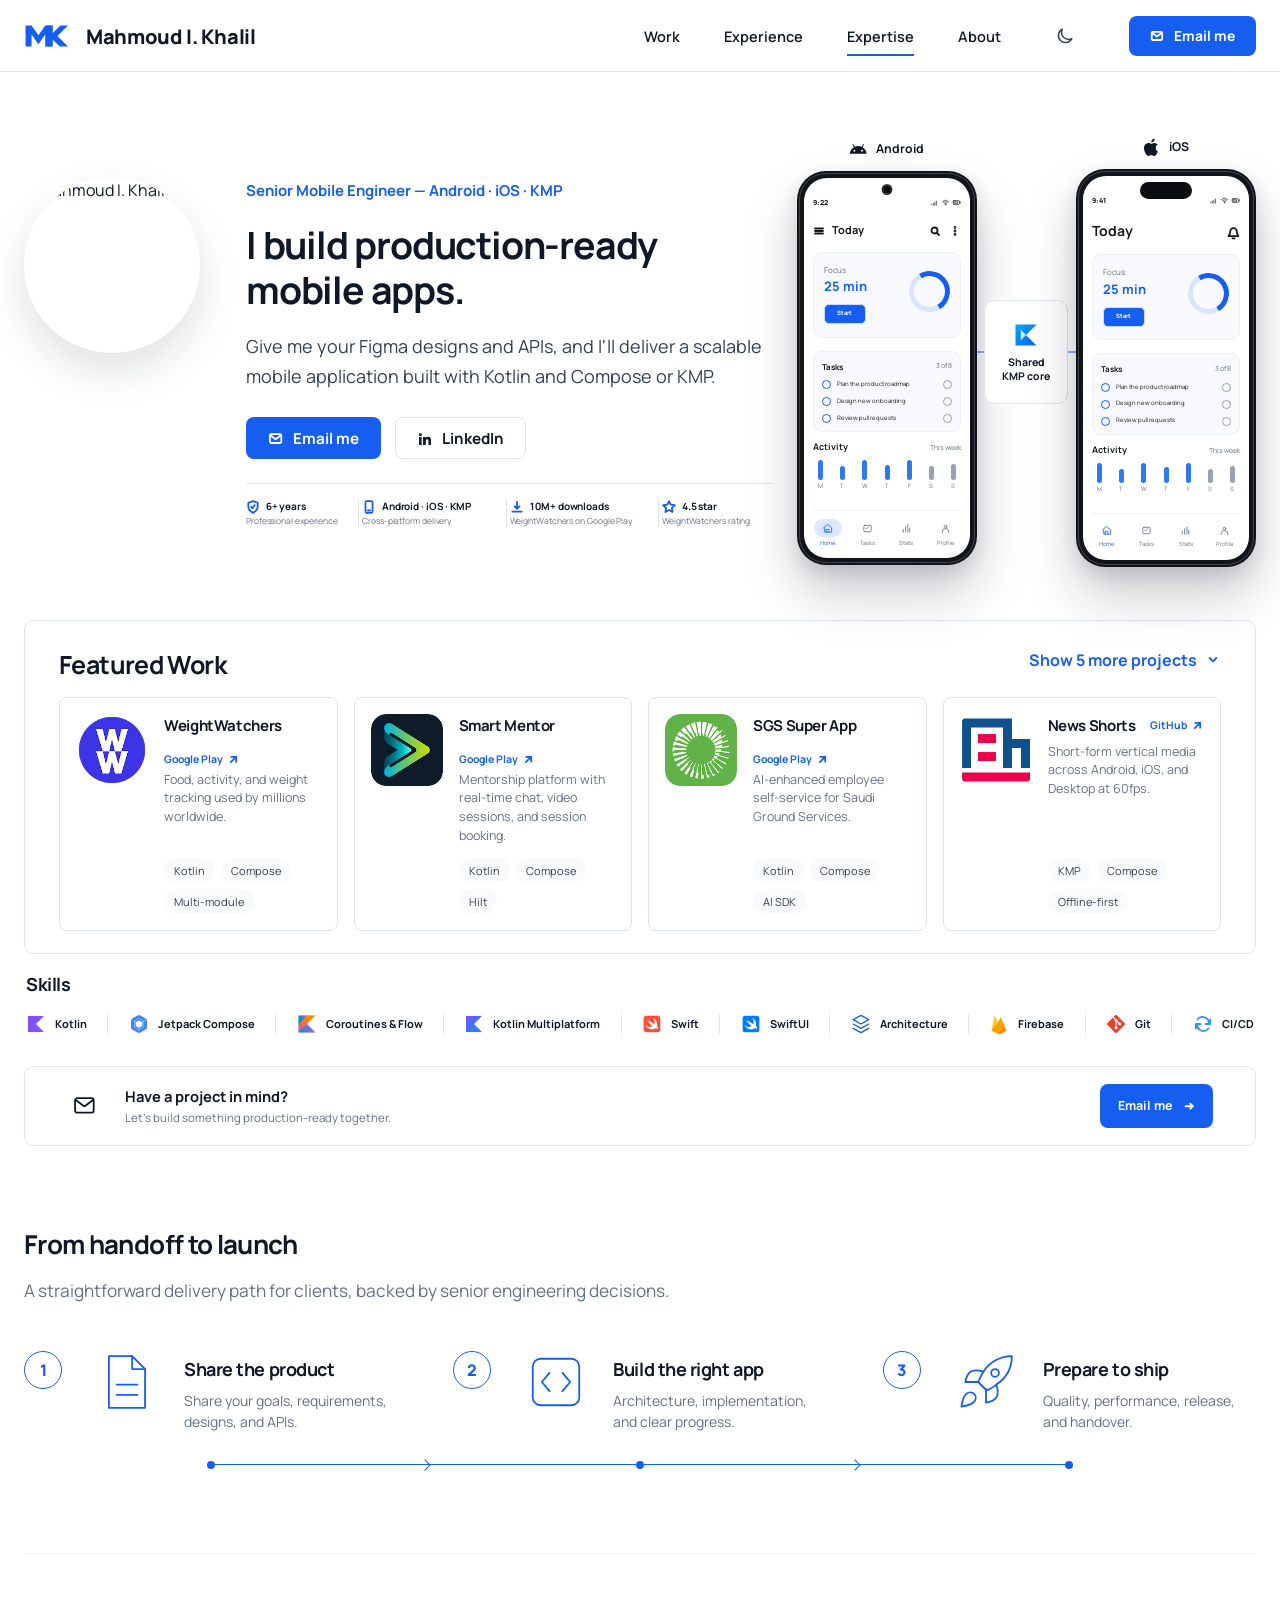
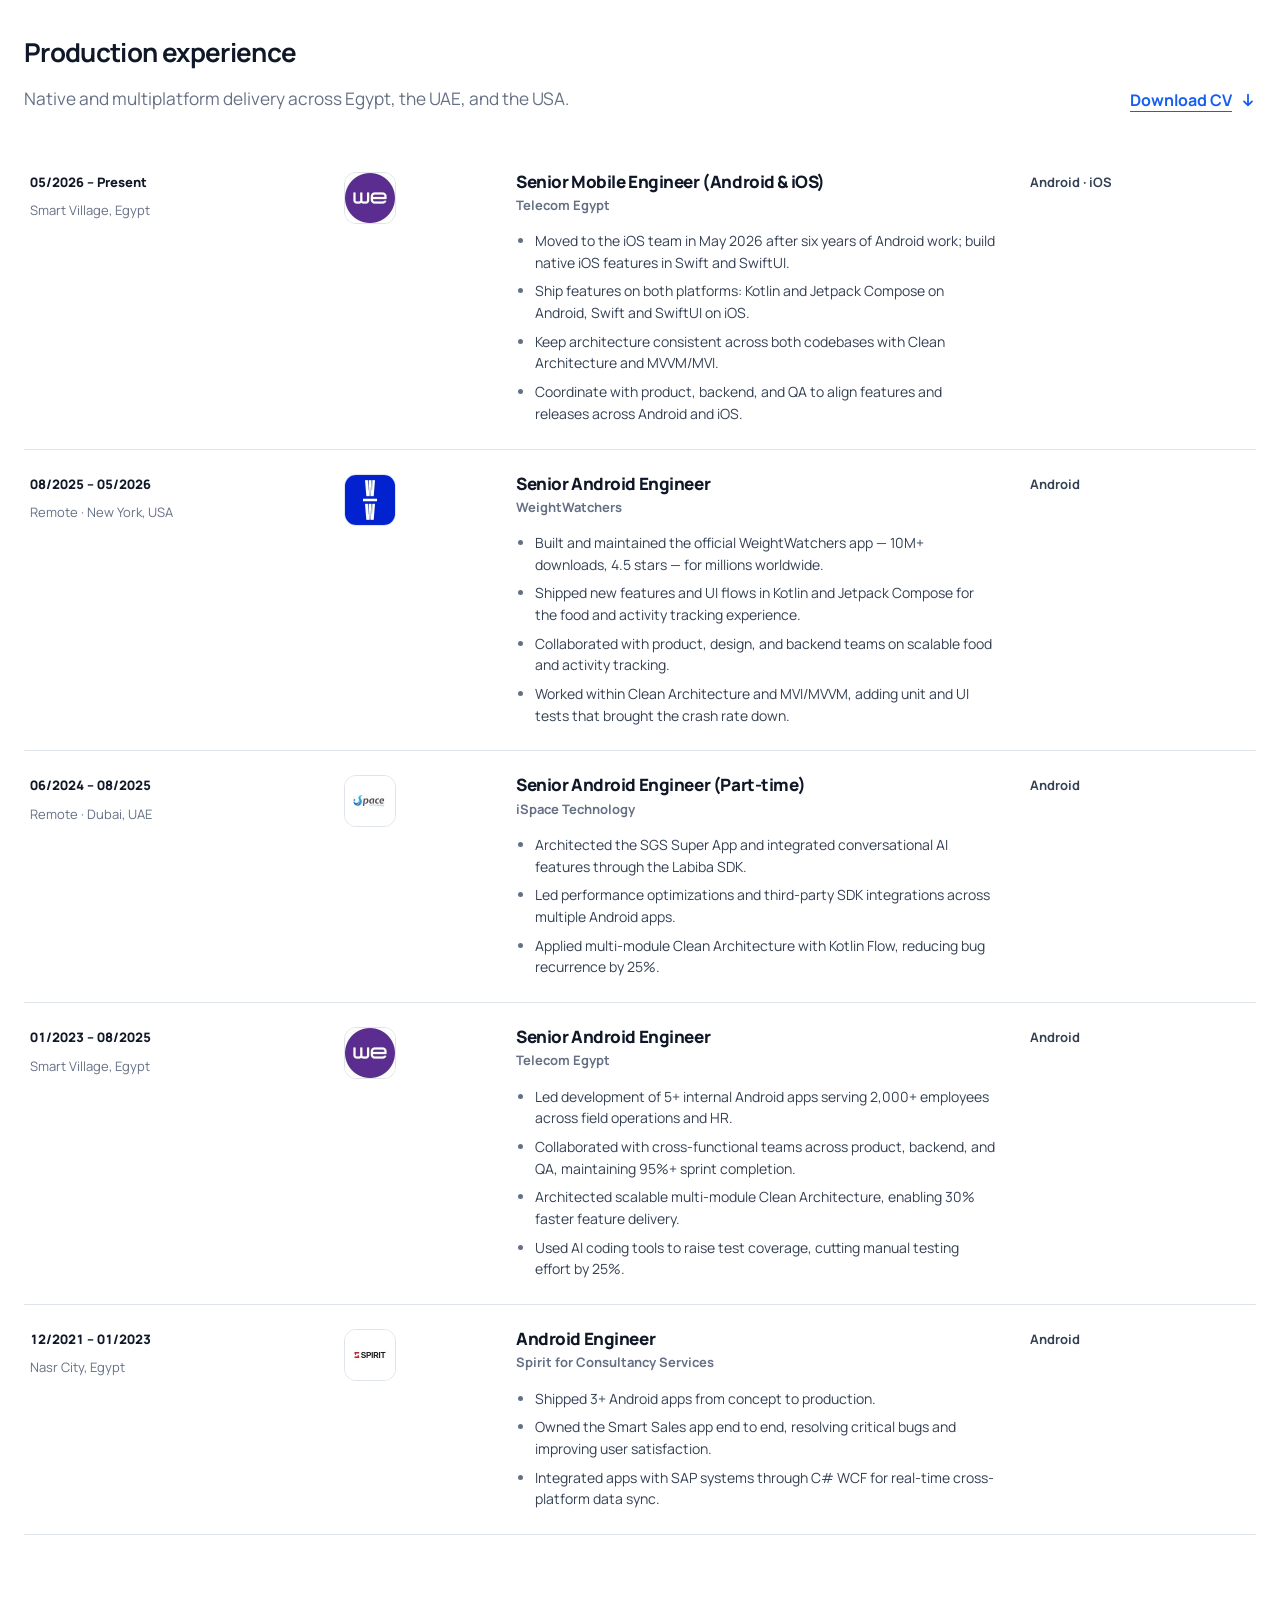
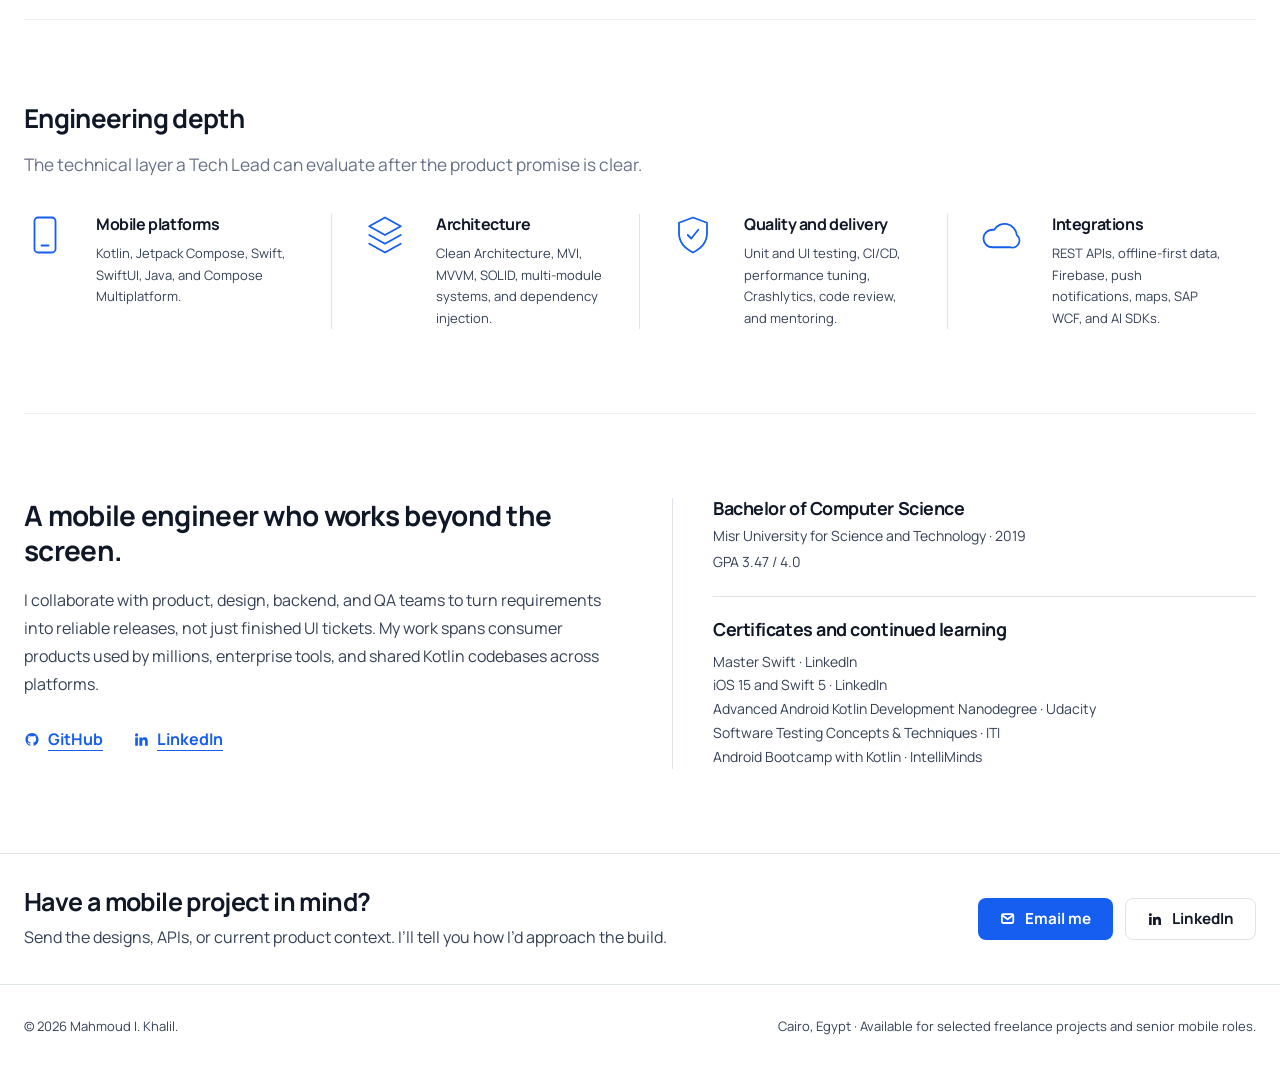
==== index.html @ 23a5c847 "Size the code icon against the two beside it It measured 16 tall where the document is 20 and the ro" ====
<!DOCTYPE html>
<html lang="en">
<head>
  <meta charset="utf-8">
  <meta name="viewport" content="width=device-width, initial-scale=1">
  <meta name="description" content="Mahmoud I. Khalil builds production-ready Android, iOS, and Kotlin Multiplatform applications from Figma designs and APIs.">
  <meta name="author" content="Mahmoud I. Khalil">
  <meta name="keywords" content="Senior Mobile Engineer, Android Developer, iOS Developer, Kotlin, Jetpack Compose, SwiftUI, Kotlin Multiplatform, KMP, Cairo, Egypt">
  <meta name="theme-color" content="#ffffff" data-theme-color>

  <meta property="og:type" content="website">
  <meta property="og:title" content="Mahmoud I. Khalil — Senior Mobile Engineer">
  <meta property="og:description" content="Production-ready Android, iOS, and KMP applications—from Figma and APIs to launch.">
  <meta property="og:image" content="https://raw.githubusercontent.com/mahmoudibrahimabdulfattah/profile-assets/main/profile.jpg">
  <meta property="og:url" content="https://mahmoudibrahimabdulfattah.github.io">

  <title>Mahmoud I. Khalil — Senior Mobile Engineer</title>
  <link rel="icon" type="image/svg+xml" href="img/favicon.svg">
  <link rel="preconnect" href="https://fonts.googleapis.com">
  <link rel="preconnect" href="https://fonts.gstatic.com" crossorigin>
  <link href="https://fonts.googleapis.com/css2?family=Manrope:wght@400;500;600;700;800&amp;display=swap" rel="stylesheet">
  <script>
    (() => {
      try {
        const savedTheme = localStorage.getItem('mk-theme');
        const preferredTheme = window.matchMedia('(prefers-color-scheme: dark)').matches ? 'dark' : 'light';
        const theme = savedTheme === 'light' || savedTheme === 'dark' ? savedTheme : preferredTheme;
        document.documentElement.dataset.theme = theme;
        document.documentElement.style.colorScheme = theme;
      } catch (_) {
        document.documentElement.dataset.theme = 'light';
      }
    })();
  </script>
  <link href="css/resume.css?v=42.0" rel="stylesheet">

  <script type="application/ld+json">
  {
    "@context": "https://schema.org",
    "@type": "Person",
    "name": "Mahmoud Ibrahim Khalil",
    "jobTitle": "Senior Mobile Engineer",
    "url": "https://mahmoudibrahimabdulfattah.github.io",
    "sameAs": [
      "https://www.linkedin.com/in/mahmoudibrahimabdulfattah/",
      "https://github.com/mahmoudibrahimabdulfattah"
    ],
    "knowsAbout": ["Android", "iOS", "Kotlin", "Jetpack Compose", "SwiftUI", "Kotlin Multiplatform"]
  }
  </script>
</head>
<body id="top">
  <!--
  THESIS: A product-proof-first mobile portfolio that makes the delivery offer clear in seconds and refuses the old resume sidebar, decorative gradients, and technology clutter.
  OWN-WORLD: White, charcoal, professional blue, cool-gray rules, compact radii, Manrope type, and paired Android/iOS product proofs joined by one shared KMP cue.
  STORY: Understand the offer, see credible scale and cross-platform work, inspect engineering depth, then start a conversation by Email or LinkedIn.
  FIRST VIEWPORT: An authored MK mark and contact-led nav; large human portrait and two-line offer left; dominant Android/iOS product proofs and shared-core marker right; factual credibility rail directly below.
  FORM: Category Standard / Product Proof First, standing exit, seed 132c0455.
  FINISH: unreviewed and undocumented is unfinished; this build ends with the finish review, the verdict, DESIGN.md, and every shipping raster carrying its provenance
  -->

  <a class="skip-link" href="#main">Skip to content</a>

  <header class="site-header" data-header>
    <div class="header-inner">
      <a class="brand" href="#top" aria-label="Mahmoud I. Khalil, home">
        <svg class="brand-mark" viewBox="0 0 58 38" aria-hidden="true" focusable="false">
          <path d="M2 33V5h8l9 13L28 5h8v28h-8V17L19 30 10 17v16H2Z"/>
          <path d="M30 5h8v10L48 5h10L44 19l14 14H47l-9-9v9h-8V5Z"/>
        </svg>
        <span class="brand-name">Mahmoud I. Khalil</span>
      </a>

      <div class="header-tools">
        <button class="menu-toggle" type="button" aria-expanded="false" aria-controls="primary-navigation" data-menu-toggle>
          <span class="sr-only">Open navigation</span>
          <span aria-hidden="true"></span>
          <span aria-hidden="true"></span>
        </button>
      </div>

      <nav class="primary-nav" id="primary-navigation" aria-label="Primary navigation" data-menu>
        <a href="#work">Work</a>
        <a href="#experience">Experience</a>
        <a href="#expertise">Expertise</a>
        <a href="#about">About</a>
        <button class="theme-toggle" type="button" aria-pressed="false" data-theme-toggle>
          <span class="sr-only" data-theme-label>Switch to dark mode</span>
          <svg class="theme-icon theme-icon-sun" viewBox="0 0 24 24" aria-hidden="true">
            <circle cx="12" cy="12" r="3.5"/><path d="M12 2v2.2M12 19.8V22M4.93 4.93l1.56 1.56M17.51 17.51l1.56 1.56M2 12h2.2M19.8 12H22M4.93 19.07l1.56-1.56M17.51 6.49l1.56-1.56"/>
          </svg>
          <svg class="theme-icon theme-icon-moon" viewBox="0 0 24 24" aria-hidden="true">
            <path d="M20.2 15.2A8.5 8.5 0 0 1 8.8 3.8 8.5 8.5 0 1 0 20.2 15.2Z"/>
          </svg>
        </button>
        <a class="button button-primary button-small" href="mailto:mahmoudibrahimabdulfattah@gmail.com">
          <svg class="icon" viewBox="0 0 24 24" aria-hidden="true" fill="none" stroke="currentColor" stroke-width="1.8" stroke-linecap="round" stroke-linejoin="round"><rect x="3" y="5" width="18" height="14" rx="2"/><path d="m4 7 8 6 8-6"/></svg>
          Email me
        </a>
      </nav>
    </div>
  </header>

  <main id="main">
    <section class="hero" aria-labelledby="hero-title">
      <div class="hero-copy">
        <div class="hero-intro">
          <div class="identity-line">
            <div class="portrait-frame">
              <img class="portrait" src="https://raw.githubusercontent.com/mahmoudibrahimabdulfattah/profile-assets/main/profile.jpg" alt="Mahmoud I. Khalil" width="176" height="176">
            </div>
          </div>

          <div class="hero-message">
            <p class="role-line">Senior Mobile Engineer — Android · iOS · KMP</p>
            <h1 id="hero-title"><span>I build production-ready</span><span>mobile apps.</span></h1>
            <p class="hero-lede">Give me your Figma designs and APIs, and I'll deliver a scalable mobile application built with Kotlin and Compose or KMP.</p>

            <div class="hero-actions" aria-label="Contact Mahmoud">
              <a class="button button-primary" href="mailto:mahmoudibrahimabdulfattah@gmail.com">
                <svg class="icon" viewBox="0 0 24 24" aria-hidden="true" fill="none" stroke="currentColor" stroke-width="1.8" stroke-linecap="round" stroke-linejoin="round"><rect x="3" y="5" width="18" height="14" rx="2"/><path d="m4 7 8 6 8-6"/></svg>
                Email me
              </a>
              <a class="button button-secondary" href="https://www.linkedin.com/in/mahmoudibrahimabdulfattah/" target="_blank" rel="noreferrer">
                <svg class="icon" viewBox="0 0 24 24" aria-hidden="true" fill="currentColor"><path d="M5.34 3.5a2.34 2.34 0 1 0 0 4.68 2.34 2.34 0 0 0 0-4.68ZM3.33 9.67h4.02V22H3.33V9.67Zm6.22 0h3.85v1.68h.05c.54-1.02 1.85-2.1 3.81-2.1 4.08 0 4.84 2.69 4.84 6.18V22h-4.02v-5.82c0-1.39-.03-3.18-1.94-3.18-1.94 0-2.24 1.52-2.24 3.08V22H9.55V9.67Z"/></svg>
                LinkedIn
              </a>
            </div>
          </div>
        </div>

        <div class="proof-row" aria-label="Career highlights">
          <div><svg class="icon" viewBox="0 0 24 24" aria-hidden="true" fill="none" stroke="currentColor" stroke-width="1.8" stroke-linecap="round" stroke-linejoin="round"><path d="M12 2 4 5v6c0 5 3.4 8.7 8 11 4.6-2.3 8-6 8-11V5Z"/><path d="m9 12 2 2 4-5"/></svg><span><strong data-years>6+ years</strong><small>Professional experience</small></span></div>
          <div><svg class="icon" viewBox="0 0 24 24" aria-hidden="true" fill="none" stroke="currentColor" stroke-width="1.8" stroke-linecap="round" stroke-linejoin="round"><rect x="6" y="2" width="12" height="20" rx="2"/><line x1="10" y1="18" x2="14" y2="18"/></svg><span><strong>Android · iOS · KMP</strong><small>Cross-platform delivery</small></span></div>
          <div><svg class="icon" viewBox="0 0 24 24" aria-hidden="true" fill="none" stroke="currentColor" stroke-width="1.8" stroke-linecap="round" stroke-linejoin="round"><path d="M12 3v12m-4-4 4 4 4-4M4 20h16"/></svg><span><strong>10M+ downloads</strong><small>WeightWatchers on Google Play</small></span></div>
          <div><svg class="icon" viewBox="0 0 24 24" aria-hidden="true" fill="none" stroke="currentColor" stroke-width="1.8" stroke-linecap="round" stroke-linejoin="round"><path d="m12 2 3 6 7 .9-5 4.8 1.2 6.8L12 17l-6.2 3.5L7 13.7 2 9l7-.9Z"/></svg><span><strong>4.5 star</strong><small>WeightWatchers rating</small></span></div>
        </div>
      </div>

      <div class="product-visual">
        <div class="device-stage" aria-label="Illustrative Android and iOS interface concepts connected by a shared Kotlin Multiplatform core">
          <article class="device-proof device-proof-android">
          <div class="device-label"><svg class="icon" viewBox="0 0 24 24" aria-hidden="true" fill="currentColor"><path d="M17.6 9.48l1.84-3.18c.16-.31.04-.69-.26-.85a.637.637 0 0 0-.83.22l-1.88 3.24a11.43 11.43 0 0 0-8.94 0L5.65 5.67a.643.643 0 0 0-.87-.2c-.28.18-.37.54-.22.83L6.4 9.48A10.78 10.78 0 0 0 1 18h22a10.78 10.78 0 0 0-5.4-8.52zM7 15.25a1.25 1.25 0 1 1 0-2.5 1.25 1.25 0 0 1 0 2.5zm10 0a1.25 1.25 0 1 1 0-2.5 1.25 1.25 0 0 1 0 2.5z"/></svg> Android</div>
          <div class="phone phone-android" aria-hidden="true">
            <div class="phone-camera"></div>
            <div class="phone-screen">
              <div class="app-status app-status-android">
                <span>9:22</span>
                <span class="status-icons">
                  <svg viewBox="0 0 24 24" aria-hidden="true" fill="none" stroke="currentColor" stroke-width="1.8" stroke-linecap="round" stroke-linejoin="round"><path d="M5 19v-2m4 2v-5m4 5v-8m4 8V8"/></svg>
                  <svg viewBox="0 0 24 24" aria-hidden="true" fill="none" stroke="currentColor" stroke-width="1.8" stroke-linecap="round" stroke-linejoin="round"><path d="M4 9a12 12 0 0 1 16 0M7 12a8 8 0 0 1 10 0m-7 3a3.5 3.5 0 0 1 4 0"/><circle cx="12" cy="18" r=".6"/></svg>
                  <svg viewBox="0 0 24 24" aria-hidden="true" fill="none" stroke="currentColor" stroke-width="1.8" stroke-linecap="round" stroke-linejoin="round"><rect x="3" y="7" width="17" height="10" rx="2"/><path d="M22 10v4M6 10h9v4H6z"/></svg>
                </span>
              </div>
              <div class="app-title app-title-android">
                <span class="app-title-group"><svg class="icon" viewBox="0 0 24 24" aria-hidden="true" fill="none" stroke="currentColor" stroke-width="1.8" stroke-linecap="round" stroke-linejoin="round"><path d="M4 7h16M4 12h16M4 17h16"/></svg><strong>Today</strong></span>
                <span class="app-title-actions"><svg class="icon" viewBox="0 0 24 24" aria-hidden="true" fill="none" stroke="currentColor" stroke-width="1.8" stroke-linecap="round" stroke-linejoin="round"><circle cx="11" cy="11" r="6"/><path d="m16 16 4 4"/></svg><svg class="icon" viewBox="0 0 24 24" aria-hidden="true" fill="none" stroke="currentColor" stroke-width="1.8" stroke-linecap="round" stroke-linejoin="round"><circle cx="12" cy="5" r="1"/><circle cx="12" cy="12" r="1"/><circle cx="12" cy="19" r="1"/></svg></span>
              </div>
              <div class="focus-panel">
                <span>Focus</span>
                <strong>25 min</strong>
                <span class="mock-button">Start</span>
                <span class="progress-ring"></span>
              </div>
              <div class="task-list">
                <div class="mock-section-header"><strong>Tasks</strong><span>3 of 8</span></div>
                <div class="task-row"><span><i></i>Plan the product roadmap</span><i class="task-trailing"></i></div>
                <div class="task-row"><span><i></i>Design new onboarding</span><i class="task-trailing"></i></div>
                <div class="task-row"><span><i></i>Review pull requests</span><i class="task-trailing"></i></div>
              </div>
              <div class="activity-panel">
                <div class="mock-section-header"><strong>Activity</strong><span>This week</span></div>
                <div class="activity-bars"><span><i></i><small>M</small></span><span><i></i><small>T</small></span><span><i></i><small>W</small></span><span><i></i><small>T</small></span><span><i></i><small>F</small></span><span class="is-weekend"><i></i><small>S</small></span><span class="is-weekend"><i></i><small>S</small></span></div>
              </div>
              <div class="app-nav app-nav-android">
                <span class="app-nav-item is-active"><span class="app-nav-icon"><svg viewBox="0 0 24 24" aria-hidden="true" fill="none" stroke="currentColor" stroke-width="1.8" stroke-linecap="round" stroke-linejoin="round"><path d="m3 11 9-8 9 8v9H6v-9"/><path d="M9 20v-6h6v6"/></svg></span><small>Home</small></span>
                <span class="app-nav-item"><span class="app-nav-icon"><svg viewBox="0 0 24 24" aria-hidden="true" fill="none" stroke="currentColor" stroke-width="1.8" stroke-linecap="round" stroke-linejoin="round"><rect x="4" y="5" width="16" height="14" rx="2"/><path d="m8 11 2 2 5-5"/></svg></span><small>Tasks</small></span>
                <span class="app-nav-item"><span class="app-nav-icon"><svg viewBox="0 0 24 24" aria-hidden="true" fill="none" stroke="currentColor" stroke-width="1.8" stroke-linecap="round" stroke-linejoin="round"><path d="M5 20v-6m5 6V8m5 12V4m4 16v-9"/></svg></span><small>Stats</small></span>
                <span class="app-nav-item"><span class="app-nav-icon"><svg viewBox="0 0 24 24" aria-hidden="true" fill="none" stroke="currentColor" stroke-width="1.8" stroke-linecap="round" stroke-linejoin="round"><circle cx="12" cy="8" r="3"/><path d="M5 21v-2a7 7 0 0 1 14 0v2"/></svg></span><small>Profile</small></span>
              </div>
            </div>
          </div>
          </article>

          <span class="core-connector" aria-hidden="true"></span>

          <div class="shared-core" aria-hidden="true">
            <svg class="core-mark" viewBox="0 0 32 32" aria-hidden="true">
              <defs><linearGradient id="core-kmp-gradient" x1="4" y1="4" x2="28" y2="28" gradientUnits="userSpaceOnUse"><stop stop-color="#00a8ff"/><stop offset="1" stop-color="#155eef"/></linearGradient></defs>
              <path fill="url(#core-kmp-gradient)" d="M4 4h24L16 16l12 12H4Z"/><path fill="#fff" d="m10 10 6 6-6 6Z" opacity=".82"/>
            </svg>
            <strong>Shared<br>KMP core</strong>
          </div>

          <span class="core-connector" aria-hidden="true"></span>

          <article class="device-proof device-proof-ios">
          <div class="device-label"><svg class="icon" viewBox="0 0 24 25" aria-hidden="true" fill="currentColor"><path d="M16.8 13.5c0-3 2.5-4.4 2.6-4.5a5.5 5.5 0 0 0-4.3-2.3c-1.8-.2-3.6 1.1-4.5 1.1-1 0-2.4-1.1-4-1-2 .1-3.8 1.2-4.8 2.9-2.1 3.6-.5 8.9 1.5 11.8 1 1.4 2.1 3 3.6 2.9 1.5-.1 2-1 3.8-1s2.3 1 3.8 1c1.6 0 2.6-1.4 3.5-2.8 1.2-1.7 1.7-3.4 1.7-3.5-.1 0-2.9-1.1-2.9-4.6ZM14 4.8c.8-1 1.4-2.5 1.2-4-.2 0-1.8.1-2.9 1.3-1 1-1.8 2.4-1.5 3.9 1.3.1 2.5-.6 3.2-1.2Z"/></svg> iOS</div>
          <div class="phone phone-ios" aria-hidden="true">
            <div class="phone-camera phone-camera-ios"></div>
            <div class="phone-screen">
              <div class="app-status app-status-ios">
                <span>9:41</span>
                <span class="status-icons">
                  <svg viewBox="0 0 24 24" aria-hidden="true" fill="none" stroke="currentColor" stroke-width="1.8" stroke-linecap="round" stroke-linejoin="round"><path d="M5 19v-2m4 2v-5m4 5v-8m4 8V8"/></svg>
                  <svg viewBox="0 0 24 24" aria-hidden="true" fill="none" stroke="currentColor" stroke-width="1.8" stroke-linecap="round" stroke-linejoin="round"><path d="M4 9a12 12 0 0 1 16 0M7 12a8 8 0 0 1 10 0m-7 3a3.5 3.5 0 0 1 4 0"/><circle cx="12" cy="18" r=".6"/></svg>
                  <svg viewBox="0 0 24 24" aria-hidden="true" fill="none" stroke="currentColor" stroke-width="1.8" stroke-linecap="round" stroke-linejoin="round"><rect x="3" y="7" width="17" height="10" rx="2"/><path d="M22 10v4M6 10h9v4H6z"/></svg>
                </span>
              </div>
              <div class="app-title app-title-ios"><strong>Today</strong><svg class="icon" viewBox="0 0 24 24" aria-hidden="true" fill="none" stroke="currentColor" stroke-width="1.8" stroke-linecap="round" stroke-linejoin="round"><path d="M18 8a6 6 0 0 0-12 0c0 7-3 7-3 9h18c0-2-3-2-3-9M10 21h4"/></svg></div>
              <div class="focus-panel">
                <span>Focus</span>
                <strong>25 min</strong>
                <span class="mock-button">Start</span>
                <span class="progress-ring"></span>
              </div>
              <div class="task-list">
                <div class="mock-section-header"><strong>Tasks</strong><span>3 of 8</span></div>
                <div class="task-row"><span><i></i>Plan the product roadmap</span><i class="task-trailing"></i></div>
                <div class="task-row"><span><i></i>Design new onboarding</span><i class="task-trailing"></i></div>
                <div class="task-row"><span><i></i>Review pull requests</span><i class="task-trailing"></i></div>
              </div>
              <div class="activity-panel">
                <div class="mock-section-header"><strong>Activity</strong><span>This week</span></div>
                <div class="activity-bars"><span><i></i><small>M</small></span><span><i></i><small>T</small></span><span><i></i><small>W</small></span><span><i></i><small>T</small></span><span><i></i><small>F</small></span><span class="is-weekend"><i></i><small>S</small></span><span class="is-weekend"><i></i><small>S</small></span></div>
              </div>
              <div class="app-nav app-nav-ios">
                <span class="app-nav-item is-active"><span class="app-nav-icon"><svg viewBox="0 0 24 24" aria-hidden="true" fill="none" stroke="currentColor" stroke-width="1.8" stroke-linecap="round" stroke-linejoin="round"><path d="m3 11 9-8 9 8v9H6v-9"/><path d="M9 20v-6h6v6"/></svg></span><small>Home</small></span>
                <span class="app-nav-item"><span class="app-nav-icon"><svg viewBox="0 0 24 24" aria-hidden="true" fill="none" stroke="currentColor" stroke-width="1.8" stroke-linecap="round" stroke-linejoin="round"><rect x="4" y="5" width="16" height="14" rx="2"/><path d="m8 11 2 2 5-5"/></svg></span><small>Tasks</small></span>
                <span class="app-nav-item"><span class="app-nav-icon"><svg viewBox="0 0 24 24" aria-hidden="true" fill="none" stroke="currentColor" stroke-width="1.8" stroke-linecap="round" stroke-linejoin="round"><path d="M5 20v-6m5 6V8m5 12V4m4 16v-9"/></svg></span><small>Stats</small></span>
                <span class="app-nav-item"><span class="app-nav-icon"><svg viewBox="0 0 24 24" aria-hidden="true" fill="none" stroke="currentColor" stroke-width="1.8" stroke-linecap="round" stroke-linejoin="round"><circle cx="12" cy="8" r="3"/><path d="M5 21v-2a7 7 0 0 1 14 0v2"/></svg></span><small>Profile</small></span>
              </div>
            </div>
          </div>
          </article>
        </div>
      </div>
    </section>

    <section class="section section-work" id="work" aria-labelledby="work-title">
      <div class="featured-work-panel">
        <div class="work-panel-heading">
          <h2 id="work-title">Featured Work</h2>
          <button class="text-link work-toggle" type="button" aria-expanded="true" aria-controls="work-more" data-work-toggle hidden>
            <span data-work-toggle-label>Show less work</span>
            <svg class="icon" viewBox="0 0 24 24" aria-hidden="true" fill="none" stroke="currentColor" stroke-width="1.8" stroke-linecap="round" stroke-linejoin="round"><path d="m7 9 5 5 5-5"/></svg>
          </button>
        </div>
        <p class="sr-only" id="external-work-note">Opens the project in a new tab.</p>

        <div class="featured-work">
          <a class="work-item" href="https://play.google.com/store/apps/details?id=com.weightwatchers.mobile" target="_blank" rel="noreferrer" aria-label="WeightWatchers" aria-describedby="external-work-note">
            <span class="project-art" aria-hidden="true">
              <img class="project-icon" src="img/projects/weightwatchers.png" alt="" aria-hidden="true" width="128" height="128" loading="lazy" decoding="async" onerror="this.hidden=true;this.nextElementSibling.hidden=false">
              <span class="project-monogram project-ww" aria-hidden="true" hidden>WW</span>
            </span>
            <div class="work-item-content">
              <div class="work-title-row"><h3>WeightWatchers</h3><span class="work-destination" aria-hidden="true">Google Play <svg class="icon" viewBox="0 0 24 24" fill="none" stroke="currentColor" stroke-width="1.8" stroke-linecap="round" stroke-linejoin="round"><path d="M7 17 17 7M8 7h9v9"/></svg></span></div>
              <p>Food, activity, and weight tracking used by millions worldwide.</p>
              <ul class="tag-list" aria-label="WeightWatchers technologies"><li>Kotlin</li><li>Compose</li><li>Multi-module</li></ul>
            </div>
          </a>

          <a class="work-item" href="https://play.google.com/store/apps/details?id=com.ispace.mentorship.app" target="_blank" rel="noreferrer" aria-label="Smart Mentor" aria-describedby="external-work-note">
            <span class="project-art" aria-hidden="true">
              <img class="project-icon" src="img/projects/smart-mentor.png" alt="" aria-hidden="true" width="128" height="128" loading="lazy" decoding="async" onerror="this.hidden=true;this.nextElementSibling.hidden=false">
              <span class="project-monogram project-smart" aria-hidden="true" hidden>SM</span>
            </span>
            <div class="work-item-content">
              <div class="work-title-row"><h3>Smart Mentor</h3><span class="work-destination" aria-hidden="true">Google Play <svg class="icon" viewBox="0 0 24 24" fill="none" stroke="currentColor" stroke-width="1.8" stroke-linecap="round" stroke-linejoin="round"><path d="M7 17 17 7M8 7h9v9"/></svg></span></div>
              <p>Mentorship platform with real-time chat, video sessions, and session booking.</p>
              <ul class="tag-list" aria-label="Smart Mentor technologies"><li>Kotlin</li><li>Compose</li><li>Hilt</li></ul>
            </div>
          </a>

          <a class="work-item" href="https://play.google.com/store/apps/details?id=com.ispace.sgs.app" target="_blank" rel="noreferrer" aria-label="SGS Super App" aria-describedby="external-work-note">
            <span class="project-art" aria-hidden="true">
              <img class="project-icon" src="img/projects/sgs-super-app.png" alt="" aria-hidden="true" width="128" height="128" loading="lazy" decoding="async" onerror="this.hidden=true;this.nextElementSibling.hidden=false">
              <span class="project-monogram project-sgs" aria-hidden="true" hidden>SGS</span>
            </span>
            <div class="work-item-content">
              <div class="work-title-row"><h3>SGS Super App</h3><span class="work-destination" aria-hidden="true">Google Play <svg class="icon" viewBox="0 0 24 24" fill="none" stroke="currentColor" stroke-width="1.8" stroke-linecap="round" stroke-linejoin="round"><path d="M7 17 17 7M8 7h9v9"/></svg></span></div>
              <p>AI-enhanced employee self-service for Saudi Ground Services.</p>
              <ul class="tag-list" aria-label="SGS Super App technologies"><li>Kotlin</li><li>Compose</li><li>AI SDK</li></ul>
            </div>
          </a>

          <a class="work-item" href="https://github.com/mahmoudibrahimabdulfattah/NewsShortsCMP" target="_blank" rel="noreferrer" aria-label="News Shorts" aria-describedby="external-work-note">
            <span class="project-art" aria-hidden="true"><img class="project-icon" src="img/projects/news-shorts.png" alt="" aria-hidden="true" width="128" height="128" loading="lazy" decoding="async" onerror="this.hidden=true;this.nextElementSibling.hidden=false"><span class="project-monogram project-news" aria-hidden="true" hidden>S</span></span>
            <div class="work-item-content">
              <div class="work-title-row"><h3>News Shorts</h3><span class="work-destination" aria-hidden="true">GitHub <svg class="icon" viewBox="0 0 24 24" fill="none" stroke="currentColor" stroke-width="1.8" stroke-linecap="round" stroke-linejoin="round"><path d="M7 17 17 7M8 7h9v9"/></svg></span></div>
              <p>Short-form vertical media across Android, iOS, and Desktop at 60fps.</p>
              <ul class="tag-list" aria-label="News Shorts technologies"><li>KMP</li><li>Compose</li><li>Offline-first</li></ul>
            </div>
          </a>
        </div>

        <div class="work-more" id="work-more">
          <div class="work-more-inner">
            <div class="featured-work featured-work-more">
              <a class="work-item" href="https://github.com/mahmoudibrahimabdulfattah/Mahmoud-Ibrahim-CV" target="_blank" rel="noreferrer" aria-label="Interactive CV" aria-describedby="external-work-note">
                <span class="project-art" aria-hidden="true"><img class="project-icon" src="img/projects/interactive-cv.svg" alt="" aria-hidden="true" width="128" height="128" loading="lazy" decoding="async" onerror="this.hidden=true;this.nextElementSibling.hidden=false"><span class="project-monogram project-cv" aria-hidden="true" hidden>ID</span></span>
                <div class="work-item-content">
                  <div class="work-title-row"><h3>Interactive CV</h3><span class="work-destination" aria-hidden="true">GitHub <svg class="icon" viewBox="0 0 24 24" fill="none" stroke="currentColor" stroke-width="1.8" stroke-linecap="round" stroke-linejoin="round"><path d="M7 17 17 7M8 7h9v9"/></svg></span></div>
                  <p>One Compose Multiplatform CV across four platforms, with Arabic and RTL.</p>
                  <ul class="tag-list" aria-label="Interactive CV technologies"><li>KMP</li><li>Compose</li><li>i18n</li></ul>
                </div>
              </a>

              <a class="work-item" href="https://play.google.com/store/apps/details?id=com.we.weAttend" target="_blank" rel="noreferrer" aria-label="WE Attend" aria-describedby="external-work-note">
                <span class="project-art" aria-hidden="true">
                  <img class="project-icon" src="img/projects/we-attend.png" alt="" aria-hidden="true" width="128" height="128" loading="lazy" decoding="async" onerror="this.hidden=true;this.nextElementSibling.hidden=false">
                  <span class="project-monogram project-we" aria-hidden="true" hidden>WE</span>
                </span>
                <div class="work-item-content">
                  <div class="work-title-row"><h3>WE Attend</h3><span class="work-destination" aria-hidden="true">Google Play <svg class="icon" viewBox="0 0 24 24" fill="none" stroke="currentColor" stroke-width="1.8" stroke-linecap="round" stroke-linejoin="round"><path d="M7 17 17 7M8 7h9v9"/></svg></span></div>
                  <p>Attendance management for 2,000+ Telecom Egypt employees.</p>
                  <ul class="tag-list" aria-label="WE Attend technologies"><li>Kotlin</li><li>MVVM</li><li>Firebase</li></ul>
                </div>
              </a>

              <a class="work-item" href="https://play.google.com/store/apps/details?id=com.we.teamcare" target="_blank" rel="noreferrer" aria-label="WE HR" aria-describedby="external-work-note">
                <span class="project-art" aria-hidden="true">
                  <img class="project-icon" src="img/projects/we-hr.png" alt="" aria-hidden="true" width="128" height="128" loading="lazy" decoding="async" onerror="this.hidden=true;this.nextElementSibling.hidden=false">
                  <span class="project-monogram project-we" aria-hidden="true" hidden>WE</span>
                </span>
                <div class="work-item-content">
                  <div class="work-title-row"><h3>WE HR</h3><span class="work-destination" aria-hidden="true">Google Play <svg class="icon" viewBox="0 0 24 24" fill="none" stroke="currentColor" stroke-width="1.8" stroke-linecap="round" stroke-linejoin="round"><path d="M7 17 17 7M8 7h9v9"/></svg></span></div>
                  <p>Employee self-service portal for HR requests and payslips.</p>
                  <ul class="tag-list" aria-label="WE HR technologies"><li>Kotlin</li><li>MVVM</li><li>Firebase</li></ul>
                </div>
              </a>

              <article class="work-item work-item-internal">
                <span class="project-art" aria-hidden="true">
                  <img class="project-icon" src="img/projects/mystery-shopper.png" alt="" aria-hidden="true" width="128" height="128" loading="lazy" decoding="async" onerror="this.hidden=true;this.nextElementSibling.hidden=false">
                  <span class="project-monogram project-mystery" aria-hidden="true" hidden>MS</span>
                </span>
                <div class="work-item-content">
                  <div class="work-title-row"><h3>Mystery Shopper</h3><span class="work-status">Internal</span></div>
                  <p>Structured branch evaluations with offline-first capture and sync.</p>
                  <ul class="tag-list" aria-label="Mystery Shopper technologies"><li>Kotlin</li><li>MVI</li><li>Room</li></ul>
                </div>
              </article>

              <article class="work-item work-item-internal">
                <span class="project-art" aria-hidden="true"><span class="project-monogram project-data" aria-hidden="true">DC</span></span>
                <div class="work-item-content">
                  <div class="work-title-row"><h3>Data Cleansing</h3><span class="work-status">Internal</span></div>
                  <p>Field documentation of network cabinets for Telecom Egypt technicians.</p>
                  <ul class="tag-list" aria-label="Data Cleansing technologies"><li>Kotlin</li><li>MVI</li><li>Room</li></ul>
                </div>
              </article>
            </div>
          </div>
        </div>
      </div>

      <div class="work-proof-footer">
        <h3 class="skills-title">Skills</h3>
        <div class="work-skill-shelf" aria-label="Core mobile technologies">
          <span><svg class="skill-logo skill-logo--kotlin" viewBox="0 0 24 24" aria-hidden="true"><path fill="#7F52FF" d="M24 24H0V0h24L12 12Z"/></svg>Kotlin</span>
          <i class="skill-divider" aria-hidden="true"></i>
          <span><svg class="skill-logo skill-logo--compose" viewBox="0 0 24 24" aria-hidden="true"><path fill="#4285F4" d="M12.135.003a2.577 2.577 0 0 0-1.42.344L2.55 5.06a2.577 2.577 0 0 0-.953.967l3.957 2.17a1.765 1.765 0 0 1 .603-.588l4.951-2.86a1.761 1.761 0 0 1 1.76 0l4.951 2.86a1.753 1.753 0 0 1 .526.46l3.921-2.265a2.577 2.577 0 0 0-.816-.744L13.291.347a2.577 2.577 0 0 0-1.152-.34Zm-.145 4.912a1.36 1.36 0 0 0-.68.182L6.36 7.953a1.345 1.345 0 0 0-.454.435l1.92 1.055a1.05 1.05 0 0 1 .31-.275l3.34-1.928a1.054 1.054 0 0 1 1.051 0l3.336 1.928a1.066 1.066 0 0 1 .238.199l.018-.01-.002-.002 1.877-1.08a1.353 1.353 0 0 0-.373-.322l-4.95-2.86a1.357 1.357 0 0 0-.68-.178Zm10.432 1.149-3.92 2.26a1.757 1.757 0 0 1 .2.812v5.715c0 .627-.332 1.21-.88 1.528l-4.95 2.86a1.761 1.761 0 0 1-.64.214v4.524a2.577 2.577 0 0 0 1.059-.313l8.162-4.713a2.577 2.577 0 0 0 1.289-2.23V7.297a2.577 2.577 0 0 0-.318-1.228Zm-20.937.238a2.577 2.577 0 0 0-.227.99v9.43c0 .918.491 1.767 1.293 2.229l8.162 4.713a2.57 2.57 0 0 0 1.225.336v-4.531a1.761 1.761 0 0 1-.833-.235L6.156 16.38a1.765 1.765 0 0 1-.877-1.528V9.136a1.776 1.776 0 0 1 .131-.676Zm16.67 2.223-1.89 1.092a1.058 1.058 0 0 1 .124.46v3.856c0 .378-.2.72-.526.907l-3.336 1.93a1.04 1.04 0 0 1-.295.107v2.17c.152-.027.304-.078.44-.157l4.949-2.859a1.36 1.36 0 0 0 .68-1.18V9.136a1.36 1.36 0 0 0-.147-.607Zm-12.387.13a1.36 1.36 0 0 0-.088.481v5.715a1.36 1.36 0 0 0 .68 1.18l4.95 2.86c.194.112.412.166.627.177v-2.174a1.054 1.054 0 0 1-.46-.123L8.14 14.843a1.054 1.054 0 0 1-.532-.908v-3.853a.99.99 0 0 1 .077-.38l-.034-.013z"/></svg>Jetpack Compose</span>
          <i class="skill-divider" aria-hidden="true"></i>
          <span><img class="skill-logo skill-logo--coroutines" src="img/skills/coroutines.png" alt="" aria-hidden="true" width="20" height="20" loading="lazy" decoding="async">Coroutines &amp; Flow</span>
          <i class="skill-divider" aria-hidden="true"></i>
          <span><svg class="skill-logo skill-logo--kmp" viewBox="0 0 24 24" aria-hidden="true"><defs><linearGradient id="skill-kmp-gradient" x1="0" y1="0" x2="24" y2="24" gradientUnits="userSpaceOnUse"><stop stop-color="#7F52FF"/><stop offset="1" stop-color="#0095FF"/></linearGradient></defs><path fill="url(#skill-kmp-gradient)" d="M24 24H0V0h24L12 12Z"/></svg>Kotlin Multiplatform</span>
          <i class="skill-divider" aria-hidden="true"></i>
          <span><svg class="skill-logo skill-logo--swift" viewBox="0 0 24 24" aria-hidden="true"><path fill="#F05138" d="M7.508 0c-.287 0-.573 0-.86.002-.241.002-.483.003-.724.01-.132.003-.263.009-.395.015A9.154 9.154 0 0 0 4.348.15 5.492 5.492 0 0 0 2.85.645 5.04 5.04 0 0 0 .645 2.848c-.245.48-.4.972-.495 1.5-.093.52-.122 1.05-.136 1.576a35.2 35.2 0 0 0-.012.724C0 6.935 0 7.221 0 7.508v8.984c0 .287 0 .575.002.862.002.24.005.481.012.722.014.526.043 1.057.136 1.576.095.528.25 1.02.495 1.5a5.03 5.03 0 0 0 2.205 2.203c.48.244.97.4 1.498.495.52.093 1.05.124 1.576.138.241.007.483.009.724.01.287.002.573.002.86.002h8.984c.287 0 .573 0 .86-.002.241-.001.483-.003.724-.01a10.523 10.523 0 0 0 1.578-.138 5.322 5.322 0 0 0 1.498-.495 5.035 5.035 0 0 0 2.203-2.203c.245-.48.4-.972.495-1.5.093-.52.124-1.05.138-1.576.007-.241.009-.481.01-.722.002-.287.002-.575.002-.862V7.508c0-.287 0-.573-.002-.86a33.662 33.662 0 0 0-.01-.724 10.5 10.5 0 0 0-.138-1.576 5.328 5.328 0 0 0-.495-1.5A5.039 5.039 0 0 0 21.152.645 5.32 5.32 0 0 0 19.654.15a10.493 10.493 0 0 0-1.578-.138 34.98 34.98 0 0 0-.722-.01C17.067 0 16.779 0 16.492 0H7.508zm6.035 3.41c4.114 2.47 6.545 7.162 5.549 11.131-.024.093-.05.181-.076.272l.002.001c2.062 2.538 1.5 5.258 1.236 4.745-1.072-2.086-3.066-1.568-4.088-1.043a6.803 6.803 0 0 1-.281.158l-.02.012-.002.002c-2.115 1.123-4.957 1.205-7.812-.022a12.568 12.568 0 0 1-5.64-4.838c.649.48 1.35.902 2.097 1.252 3.019 1.414 6.051 1.311 8.197-.002C9.651 12.73 7.101 9.67 5.146 7.191a10.628 10.628 0 0 1-1.005-1.384c2.34 2.142 6.038 4.83 7.365 5.576C8.69 8.408 6.208 4.743 6.324 4.86c4.436 4.47 8.528 6.996 8.528 6.996.154.085.27.154.36.213.085-.215.16-.437.224-.668.708-2.588-.09-5.548-1.893-7.992z"/></svg>Swift</span>
          <i class="skill-divider" aria-hidden="true"></i>
          <span><svg class="skill-logo skill-logo--swiftui" viewBox="0 0 24 24" aria-hidden="true"><rect width="24" height="24" rx="5" fill="#007AFF"/><path fill="#FFF" d="M13.543 3.41c4.114 2.47 6.545 7.162 5.549 11.131-.024.093-.05.181-.076.272l.002.001c2.062 2.538 1.5 5.258 1.236 4.745-1.072-2.086-3.066-1.568-4.088-1.043a6.803 6.803 0 0 1-.281.158l-.02.012-.002.002c-2.115 1.123-4.957 1.205-7.812-.022a12.568 12.568 0 0 1-5.64-4.838c.649.48 1.35.902 2.097 1.252 3.019 1.414 6.051 1.311 8.197-.002C9.651 12.73 7.101 9.67 5.146 7.191a10.628 10.628 0 0 1-1.005-1.384c2.34 2.142 6.038 4.83 7.365 5.576C8.69 8.408 6.208 4.743 6.324 4.86c4.436 4.47 8.528 6.996 8.528 6.996.154.085.27.154.36.213.085-.215.16-.437.224-.668.708-2.588-.09-5.548-1.893-7.992z"/></svg>SwiftUI</span>
          <i class="skill-divider" aria-hidden="true"></i>
          <span><svg class="skill-logo skill-logo--architecture skill-house" viewBox="0 0 24 24" aria-hidden="true"><path d="m12 2 9 5-9 5-9-5Z"/><path d="m3 12 9 5 9-5M3 17l9 5 9-5"/></svg>Architecture</span>
          <i class="skill-divider" aria-hidden="true"></i>
          <span><svg class="skill-logo skill-logo--firebase" viewBox="0 0 24 24" aria-hidden="true"><path fill="#FFCA28" d="m4 19 3-16 4 7 3-5 6 14-8 4Z"/><path fill="#FFA000" d="m4 19 7-9 3-5 6 14-8 4Z"/><path fill="#F57C00" d="m12 23 8-4-4-3Z"/></svg>Firebase</span>
          <i class="skill-divider" aria-hidden="true"></i>
          <span><svg class="skill-logo skill-logo--git" viewBox="0 0 24 24" aria-hidden="true"><path fill="#F03C2E" d="M13.09 23.549a1.54 1.54 0 0 1-2.18 0L.451 13.089a1.54 1.54 0 0 1 0-2.179l7.191-7.19 2.733 2.733a1.85 1.85 0 0 0 .964 2.326v6.66a1.849 1.849 0 1 0 1.54 0V8.957l2.508 2.508a1.85 1.85 0 1 0 1.09-1.09l-2.634-2.634a1.85 1.85 0 0 0-2.378-2.377L8.73 2.63 10.91.451a1.54 1.54 0 0 1 2.179 0l10.459 10.46a1.54 1.54 0 0 1 0 2.179z"/></svg>Git</span>
          <i class="skill-divider" aria-hidden="true"></i>
          <span><svg class="skill-logo skill-logo--cicd" viewBox="0 0 24 24" aria-hidden="true" fill="none" stroke="#2E90FA" stroke-width="2" stroke-linecap="round" stroke-linejoin="round"><path d="M20 7v5h-5M4 17v-5h5M18.5 12A7 7 0 0 0 6 7M5.5 12A7 7 0 0 0 18 17"/></svg>CI/CD</span>
        </div>
      </div>
    </section>

    <aside class="floating-contact" aria-label="Project contact">
      <a class="quiet-cta" href="mailto:mahmoudibrahimabdulfattah@gmail.com">
        <span class="quiet-cta-icon"><svg class="icon" viewBox="0 0 24 24" aria-hidden="true" fill="none" stroke="currentColor" stroke-width="1.8" stroke-linecap="round" stroke-linejoin="round"><rect x="3" y="5" width="18" height="14" rx="2"/><path d="m4 7 8 6 8-6"/></svg></span>
        <span class="quiet-cta-copy"><strong>Have a project in mind?</strong><small>Let’s build something production-ready together.</small></span>
        <span class="quiet-cta-action">Email me <svg class="icon" viewBox="0 0 24 24" aria-hidden="true" fill="none" stroke="currentColor" stroke-width="1.8" stroke-linecap="round" stroke-linejoin="round"><path d="M5 12h14m-5-5 5 5-5 5"/></svg></span>
      </a>
    </aside>

    <section class="section process" id="process" aria-labelledby="process-title">
      <div class="section-heading">
        <h2 id="process-title">From handoff to launch</h2>
        <p>A straightforward delivery path for clients, backed by senior engineering decisions.</p>
      </div>

      <ol class="process-list">
        <li>
          <span class="process-step-marker">1</span>
          <svg class="icon process-icon" viewBox="0 0 24 24" aria-hidden="true" fill="none" stroke="currentColor" stroke-width="1.8" stroke-linecap="round" stroke-linejoin="round"><path d="M5 2h9l5 5v15H5Z"/><path d="M14 2v5h5"/><path d="M8 13h8M8 17h8"/></svg>
          <div><h3>Share the product</h3><p>Share your goals, requirements, designs, and APIs.</p></div>
        </li>
        <!-- Deliberately 18: a square is drawn under its neighbours' size so it does not read as larger. -->
        <li>
          <span class="process-step-marker">2</span>
          <svg class="icon process-icon" viewBox="0 0 24 24" aria-hidden="true" fill="none" stroke="currentColor" stroke-width="1.8" stroke-linecap="round" stroke-linejoin="round"><rect x="3" y="3" width="18" height="18" rx="3"/><path d="m9.5 8.5-3 3.5 3 3.5M14.5 8.5l3 3.5-3 3.5"/></svg>
          <div><h3>Build the right app</h3><p>Architecture, implementation, and clear progress.</p></div>
        </li>
        <li>
          <span class="process-step-marker">3</span>
          <svg class="icon process-icon" viewBox="0 0 24 24" aria-hidden="true" fill="none" stroke="currentColor" stroke-width="1.8" stroke-linecap="round" stroke-linejoin="round"><path d="M4.5 16.5c-1.5 1.26-2 5-2 5s3.74-.5 5-2c.71-.84.7-2.13-.09-2.91a2.18 2.18 0 0 0-2.91-.09Z"/><path d="M12 15l-3-3a22 22 0 0 1 2-3.95A12.88 12.88 0 0 1 22 2c0 2.72-.78 7.5-6 11a22.35 22.35 0 0 1-3 2Z"/><path d="M9 12H4s.55-3.03 2-4c1.62-1.08 5 0 5 0"/><path d="M12 15v5s3.03-.55 4-2c1.08-1.62 0-5 0-5"/><circle cx="15.5" cy="8.5" r="1.5"/></svg>
          <div><h3>Prepare to ship</h3><p>Quality, performance, release, and handover.</p></div>
        </li>
      </ol>
    </section>

    <section class="section experience" id="experience" aria-labelledby="experience-title">
      <div class="section-heading section-heading-inline">
        <div>
          <h2 id="experience-title">Production experience</h2>
          <p>Native and multiplatform delivery across Egypt, the UAE, and the USA.</p>
        </div>
        <a class="text-link" href="https://drive.google.com/file/d/1USHmdcAgjljq444uuJswfn3VPDF88FA0/view?usp=drive_link" target="_blank" rel="noreferrer">Download CV <svg class="icon" viewBox="0 0 24 24" aria-hidden="true" fill="none" stroke="currentColor" stroke-width="1.8" stroke-linecap="round" stroke-linejoin="round"><path d="M12 4v16m-6-6 6 6 6-6"/></svg></a>
      </div>

      <div class="experience-list">
        <article class="experience-item">
          <div class="experience-meta"><time>05/2026 – Present</time><span>Smart Village, Egypt</span></div>
          <div class="experience-role">
            <div class="experience-logo">
              <img src="img/logo-telecom-egypt.png" alt="" aria-hidden="true" loading="lazy" decoding="async" width="52" height="52" onerror="this.hidden=true;this.nextElementSibling.hidden=false">
              <div class="project-monogram experience-monogram company-we" aria-hidden="true" hidden>WE</div>
            </div>
            <div class="experience-content">
              <h3>Senior Mobile Engineer (Android &amp; iOS)</h3>
              <p class="experience-company">Telecom Egypt</p>
              <ul class="experience-accomplishments">
                <li>Moved to the iOS team in May 2026 after six years of Android work; build native iOS features in Swift and SwiftUI.</li>
                <li>Ship features on both platforms: Kotlin and Jetpack Compose on Android, Swift and SwiftUI on iOS.</li>
                <li>Keep architecture consistent across both codebases with Clean Architecture and MVVM/MVI.</li>
                <li>Coordinate with product, backend, and QA to align features and releases across Android and iOS.</li>
              </ul>
            </div>
          </div>
          <dl class="experience-platforms"><div><dt class="sr-only">Platforms</dt><dd>Android · iOS</dd></div></dl>
        </article>
        <article class="experience-item">
          <div class="experience-meta"><time>08/2025 – 05/2026</time><span>Remote · New York, USA</span></div>
          <div class="experience-role">
            <div class="experience-logo">
              <img src="img/logo-weightwatchers.png" alt="" aria-hidden="true" loading="lazy" decoding="async" width="52" height="52" onerror="this.hidden=true;this.nextElementSibling.hidden=false">
              <div class="project-monogram experience-monogram project-ww" aria-hidden="true" hidden>WW</div>
            </div>
            <div class="experience-content">
              <h3>Senior Android Engineer</h3>
              <p class="experience-company">WeightWatchers</p>
              <ul class="experience-accomplishments">
                <li>Built and maintained the official WeightWatchers app — 10M+ downloads, 4.5 stars — for millions worldwide.</li>
                <li>Shipped new features and UI flows in Kotlin and Jetpack Compose for the food and activity tracking experience.</li>
                <li>Collaborated with product, design, and backend teams on scalable food and activity tracking.</li>
                <li>Worked within Clean Architecture and MVI/MVVM, adding unit and UI tests that brought the crash rate down.</li>
              </ul>
            </div>
          </div>
          <dl class="experience-platforms"><div><dt class="sr-only">Platforms</dt><dd>Android</dd></div></dl>
        </article>
        <article class="experience-item">
          <div class="experience-meta"><time>06/2024 – 08/2025</time><span>Remote · Dubai, UAE</span></div>
          <div class="experience-role">
            <div class="experience-logo">
              <img src="img/logo-ispace.png" alt="" aria-hidden="true" loading="lazy" decoding="async" width="52" height="52" onerror="this.hidden=true;this.nextElementSibling.hidden=false">
              <div class="project-monogram experience-monogram company-ispace" aria-hidden="true" hidden>iS</div>
            </div>
            <div class="experience-content">
              <h3>Senior Android Engineer (Part-time)</h3>
              <p class="experience-company">iSpace Technology</p>
              <ul class="experience-accomplishments">
                <li>Architected the SGS Super App and integrated conversational AI features through the Labiba SDK.</li>
                <li>Led performance optimizations and third-party SDK integrations across multiple Android apps.</li>
                <li>Applied multi-module Clean Architecture with Kotlin Flow, reducing bug recurrence by 25%.</li>
              </ul>
            </div>
          </div>
          <dl class="experience-platforms"><div><dt class="sr-only">Platforms</dt><dd>Android</dd></div></dl>
        </article>
        <article class="experience-item">
          <div class="experience-meta"><time>01/2023 – 08/2025</time><span>Smart Village, Egypt</span></div>
          <div class="experience-role">
            <div class="experience-logo">
              <img src="img/logo-telecom-egypt.png" alt="" aria-hidden="true" loading="lazy" decoding="async" width="52" height="52" onerror="this.hidden=true;this.nextElementSibling.hidden=false">
              <div class="project-monogram experience-monogram company-we" aria-hidden="true" hidden>WE</div>
            </div>
            <div class="experience-content">
              <h3>Senior Android Engineer</h3>
              <p class="experience-company">Telecom Egypt</p>
              <ul class="experience-accomplishments">
                <li>Led development of 5+ internal Android apps serving 2,000+ employees across field operations and HR.</li>
                <li>Collaborated with cross-functional teams across product, backend, and QA, maintaining 95%+ sprint completion.</li>
                <li>Architected scalable multi-module Clean Architecture, enabling 30% faster feature delivery.</li>
                <li>Used AI coding tools to raise test coverage, cutting manual testing effort by 25%.</li>
              </ul>
            </div>
          </div>
          <dl class="experience-platforms"><div><dt class="sr-only">Platforms</dt><dd>Android</dd></div></dl>
        </article>
        <article class="experience-item">
          <div class="experience-meta"><time>12/2021 – 01/2023</time><span>Nasr City, Egypt</span></div>
          <div class="experience-role">
            <div class="experience-logo">
              <img src="img/logo-spirit.png" alt="" aria-hidden="true" loading="lazy" decoding="async" width="52" height="52" onerror="this.hidden=true;this.nextElementSibling.hidden=false">
              <div class="project-monogram experience-monogram company-spirit" aria-hidden="true" hidden>SP</div>
            </div>
            <div class="experience-content">
              <h3>Android Engineer</h3>
              <p class="experience-company">Spirit for Consultancy Services</p>
              <ul class="experience-accomplishments">
                <li>Shipped 3+ Android apps from concept to production.</li>
                <li>Owned the Smart Sales app end to end, resolving critical bugs and improving user satisfaction.</li>
                <li>Integrated apps with SAP systems through C# WCF for real-time cross-platform data sync.</li>
              </ul>
            </div>
          </div>
          <dl class="experience-platforms"><div><dt class="sr-only">Platforms</dt><dd>Android</dd></div></dl>
        </article>
      </div>
    </section>

    <section class="section expertise" id="expertise" aria-labelledby="expertise-title">
      <div class="section-heading">
        <h2 id="expertise-title">Engineering depth</h2>
        <p>The technical layer a Tech Lead can evaluate after the product promise is clear.</p>
      </div>

      <div class="expertise-columns">
        <article>
          <svg class="icon" viewBox="0 0 24 24" aria-hidden="true" fill="none" stroke="currentColor" stroke-width="1.8" stroke-linecap="round" stroke-linejoin="round"><rect x="6" y="2" width="12" height="20" rx="2"/><line x1="10" y1="18" x2="14" y2="18"/></svg>
          <div><h3>Mobile platforms</h3><p>Kotlin, Jetpack Compose, Swift, SwiftUI, Java, and Compose Multiplatform.</p></div>
        </article>
        <article>
          <svg class="icon" viewBox="0 0 24 24" aria-hidden="true" fill="none" stroke="currentColor" stroke-width="1.8" stroke-linecap="round" stroke-linejoin="round"><path d="m12 2 9 5-9 5-9-5Z"/><path d="m3 12 9 5 9-5M3 17l9 5 9-5"/></svg>
          <div><h3>Architecture</h3><p>Clean Architecture, MVI, MVVM, SOLID, multi-module systems, and dependency injection.</p></div>
        </article>
        <article>
          <svg class="icon" viewBox="0 0 24 24" aria-hidden="true" fill="none" stroke="currentColor" stroke-width="1.8" stroke-linecap="round" stroke-linejoin="round"><path d="M12 2 4 5v6c0 5 3.4 8.7 8 11 4.6-2.3 8-6 8-11V5Z"/><path d="m9 12 2 2 4-5"/></svg>
          <div><h3>Quality and delivery</h3><p>Unit and UI testing, CI/CD, performance tuning, Crashlytics, code review, and mentoring.</p></div>
        </article>
        <article>
          <svg class="icon" viewBox="0 0 24 24" aria-hidden="true" fill="none" stroke="currentColor" stroke-width="1.8" stroke-linecap="round" stroke-linejoin="round"><path d="M17.5 19H7a5 5 0 1 1 1-9.9A7 7 0 0 1 21 12a4 4 0 0 1-3.5 7Z"/></svg>
          <div><h3>Integrations</h3><p>REST APIs, offline-first data, Firebase, push notifications, maps, SAP WCF, and AI SDKs.</p></div>
        </article>
      </div>

    </section>

    <section class="section about" id="about" aria-labelledby="about-title">
      <div class="about-copy">
        <h2 id="about-title">A mobile engineer who works beyond the screen.</h2>
        <p>I collaborate with product, design, backend, and QA teams to turn requirements into reliable releases, not just finished UI tickets. My work spans consumer products used by millions, enterprise tools, and shared Kotlin codebases across platforms.</p>
        <div class="about-links">
          <!-- The mark fills its own 24 box almost edge to edge where the LinkedIn glyph
               is 18.5 tall, so the padded viewBox scales it down to match, and the offset
               minY drops its ink centre onto LinkedIn's. A circle needs to overhang a
               rectangular glyph slightly to read as the same size. -->
          <a class="text-link" href="https://github.com/mahmoudibrahimabdulfattah" target="_blank" rel="noreferrer"><svg class="icon" viewBox="-2.7 -3.6 29.4 29.4" aria-hidden="true" fill="currentColor"><path d="M12 .297c-6.63 0-12 5.373-12 12 0 5.303 3.438 9.8 8.205 11.385.6.113.82-.258.82-.577 0-.285-.01-1.04-.015-2.04-3.338.724-4.042-1.61-4.042-1.61C4.422 18.07 3.633 17.7 3.633 17.7c-1.087-.744.084-.729.084-.729 1.205.084 1.838 1.236 1.838 1.236 1.07 1.835 2.809 1.305 3.495.998.108-.776.417-1.305.76-1.605-2.665-.3-5.466-1.332-5.466-5.93 0-1.31.465-2.38 1.235-3.22-.135-.303-.54-1.523.105-3.176 0 0 1.005-.322 3.3 1.23.96-.267 1.98-.399 3-.405 1.02.006 2.04.138 3 .405 2.28-1.552 3.285-1.23 3.285-1.23.645 1.653.24 2.873.12 3.176.765.84 1.23 1.91 1.23 3.22 0 4.61-2.805 5.625-5.475 5.92.42.36.81 1.096.81 2.22 0 1.606-.015 2.896-.015 3.286 0 .315.21.69.825.57C20.565 22.092 24 17.592 24 12.297c0-6.627-5.373-12-12-12Z"/></svg> GitHub</a>
          <a class="text-link" href="https://www.linkedin.com/in/mahmoudibrahimabdulfattah/" target="_blank" rel="noreferrer"><svg class="icon" viewBox="0 0 24 24" aria-hidden="true" fill="currentColor"><path d="M5.34 3.5a2.34 2.34 0 1 0 0 4.68 2.34 2.34 0 0 0 0-4.68ZM3.33 9.67h4.02V22H3.33V9.67Zm6.22 0h3.85v1.68h.05c.54-1.02 1.85-2.1 3.81-2.1 4.08 0 4.84 2.69 4.84 6.18V22h-4.02v-5.82c0-1.39-.03-3.18-1.94-3.18-1.94 0-2.24 1.52-2.24 3.08V22H9.55V9.67Z"/></svg> LinkedIn</a>
        </div>
      </div>

      <div class="credentials">
        <div>
          <h3>Bachelor of Computer Science</h3>
          <p>Misr University for Science and Technology · 2019</p>
          <span>GPA 3.47 / 4.0</span>
        </div>
        <hr class="credential-rule">
        <h3>Certificates and continued learning</h3>
        <ul>
          <li>Master Swift · LinkedIn</li>
          <li>iOS 15 and Swift 5 · LinkedIn</li>
          <li>Advanced Android Kotlin Development Nanodegree · Udacity</li>
          <li>Software Testing Concepts & Techniques · ITI</li>
          <li>Android Bootcamp with Kotlin · IntelliMinds</li>
        </ul>
      </div>
    </section>

    <section class="contact-strip" aria-labelledby="contact-title">
      <div class="contact-strip-inner">
        <div>
          <h2 id="contact-title">Have a mobile project in mind?</h2>
          <p>Send the designs, APIs, or current product context. I’ll tell you how I’d approach the build.</p>
        </div>
        <div class="contact-actions">
          <a class="button button-primary" href="mailto:mahmoudibrahimabdulfattah@gmail.com"><svg class="icon" viewBox="0 0 24 24" aria-hidden="true" fill="none" stroke="currentColor" stroke-width="1.8" stroke-linecap="round" stroke-linejoin="round"><rect x="3" y="5" width="18" height="14" rx="2"/><path d="m4 7 8 6 8-6"/></svg> Email me</a>
          <a class="button button-secondary" href="https://www.linkedin.com/in/mahmoudibrahimabdulfattah/" target="_blank" rel="noreferrer"><svg class="icon" viewBox="0 0 24 24" aria-hidden="true" fill="currentColor"><path d="M5.34 3.5a2.34 2.34 0 1 0 0 4.68 2.34 2.34 0 0 0 0-4.68ZM3.33 9.67h4.02V22H3.33V9.67Zm6.22 0h3.85v1.68h.05c.54-1.02 1.85-2.1 3.81-2.1 4.08 0 4.84 2.69 4.84 6.18V22h-4.02v-5.82c0-1.39-.03-3.18-1.94-3.18-1.94 0-2.24 1.52-2.24 3.08V22H9.55V9.67Z"/></svg> LinkedIn</a>
        </div>
      </div>
    </section>
  </main>

  <footer class="site-footer">
    <p>© <span data-current-year></span> Mahmoud I. Khalil.</p>
    <p>Cairo, Egypt · Available for selected freelance projects and senior mobile roles.</p>
  </footer>

  <script src="js/resume.js?v=42.0"></script>
</body>
</html>
---- css/resume.css ----
/* Any `display` rule outsells the browser's own [hidden] styling, which silently
   breaks every fallback that toggles the attribute. Keep the attribute winning. */
[hidden] {
  display: none !important;
}

:root {
  --blue: #155eef;
  --blue-dark: #004eeb;
  --blue-soft: #eff4ff;
  --night-signal-soft: #b2ccff;
  --action: #155eef;
  --action-hover: #004eeb;
  --action-ink: #ffffff;
  --ink: #101828;
  --ink-soft: #344054;
  --muted: #667085;
  --line: #dfe3ea;
  --line-soft: #edf0f4;
  --surface: #ffffff;
  --surface-soft: #f8fafc;
  --surface-blue: #f5f8ff;
  --header: rgba(255, 255, 255, .97);
  --card: #ffffff;
  --scrollbar: #b4bdcc;
  --phone-shadow: 0 28px 52px rgba(16, 24, 40, .22), 0 8px 18px rgba(16, 24, 40, .12);
  --green: #17b26a;
  --orange: #f97316;
  --violet: #7f56d9;
  --type-display: clamp(2.35rem, 2.85vw, 2.75rem);
  --type-display-weight: 700;
  --type-display-line-height: 1.12;
  --type-display-letter-spacing: -.025em;
  --type-section: clamp(1.375rem, calc(1.125rem + .625vw), 1.625rem);
  --type-section-weight: 700;
  --type-section-line-height: 1.12;
  --type-section-letter-spacing: -.025em;
  --type-body: 16px;
  --type-body-weight: 400;
  --type-body-line-height: 1.65;
  --type-body-letter-spacing: normal;
  --type-label: 12px;
  --type-label-weight: 700;
  --type-label-line-height: 1.35;
  --type-label-letter-spacing: .1em;
  --radius: 10px;
  --radius-small: 8px;
  --space-xs: 4px;
  --space-sm: 8px;
  --space-md: 12px;
  --space-lg: 20px;
  --space-xl: 28px;
  --page: min(100% - 48px, 1466px);
  --ease: cubic-bezier(.16, 1, .3, 1);
}

:root[data-theme="dark"] {
  --blue: #84adff;
  --blue-dark: #b2ccff;
  --blue-soft: #172b4d;
  --action: #155eef;
  --action-hover: #2e6ff2;
  --action-ink: #ffffff;
  --ink: #f9fafb;
  --ink-soft: #d0d5dd;
  --muted: #a7b1c2;
  --line: #344054;
  --line-soft: #263449;
  --surface: #0c111d;
  --surface-soft: #111a2b;
  --surface-blue: #101f38;
  --header: rgba(12, 17, 29, .97);
  --card: #141e31;
  --scrollbar: #53637b;
  --phone-shadow: 0 30px 62px rgba(0, 0, 0, .45), 0 8px 20px rgba(0, 0, 0, .28);
  color-scheme: dark;
}

*, *::before, *::after {
  box-sizing: border-box;
}

html {
  scroll-behavior: smooth;
  scroll-padding-top: 88px;
}

body {
  margin: 0;
  color: var(--ink);
  background: var(--surface);
  font-family: "Manrope", sans-serif;
  font-size: var(--type-body);
  font-weight: var(--type-body-weight);
  line-height: var(--type-body-line-height);
  letter-spacing: var(--type-body-letter-spacing);
  text-rendering: optimizeLegibility;
  -webkit-font-smoothing: antialiased;
  transition: color .25s var(--ease), background-color .25s var(--ease);
}

body.menu-open {
  overflow: hidden;
}

::selection {
  color: var(--action-ink);
  background: var(--action);
}

::-webkit-scrollbar {
  width: 10px;
}

::-webkit-scrollbar-track {
  background: var(--surface-soft);
}

::-webkit-scrollbar-thumb {
  background: var(--scrollbar);
  border: 3px solid var(--surface-soft);
  border-radius: 10px;
}

a {
  color: inherit;
}

button, a {
  -webkit-tap-highlight-color: transparent;
}

button, input, textarea, select {
  font: inherit;
}

img {
  display: block;
  max-width: 100%;
}

.icon {
  width: 1em;
  height: 1em;
  flex: 0 0 auto;
  color: currentColor;
}

.icon path,
.icon circle,
.icon rect,
.icon line,
.icon polyline {
  vector-effect: non-scaling-stroke;
}

h1, h2, h3, p {
  margin-top: 0;
}

h1 {
  max-width: 12ch;
  margin-bottom: var(--space-xl);
  font-size: clamp(3rem, 5.15vw, 5.25rem);
  font-weight: var(--type-display-weight);
  line-height: var(--type-display-line-height);
  letter-spacing: var(--type-display-letter-spacing);
}

.hero h1 span {
  display: block;
  overflow-wrap: normal;
  word-break: normal;
  hyphens: none;
}

h2 {
  margin-bottom: 18px;
  font-size: var(--type-section);
  font-weight: var(--type-section-weight);
  line-height: var(--type-section-line-height);
  letter-spacing: var(--type-section-letter-spacing);
}

h3 {
  font-size: 1.12rem;
  font-weight: 700;
  line-height: 1.12;
  letter-spacing: -.025em;
}

.sr-only {
  position: absolute;
  width: 1px;
  height: 1px;
  padding: 0;
  margin: -1px;
  overflow: hidden;
  clip: rect(0, 0, 0, 0);
  white-space: nowrap;
  border: 0;
}

.skip-link {
  position: fixed;
  z-index: 1000;
  top: var(--space-md);
  left: var(--space-md);
  padding: 10px 14px;
  color: var(--surface);
  background: var(--ink);
  border-radius: var(--radius-small);
  transform: translateY(-160%);
  transition: transform .2s var(--ease);
}

.skip-link:focus {
  transform: translateY(0);
}

:focus-visible {
  outline: 3px solid rgba(21, 94, 239, .34);
  outline-offset: 3px;
}

.site-header {
  position: sticky;
  z-index: 100;
  top: 0;
  height: 72px;
  background: var(--surface);
  border-bottom: 1px solid var(--line);
  transition: background-color .25s var(--ease), border-color .25s var(--ease);
}

.header-inner {
  width: var(--page);
  height: 72px;
  margin-inline: auto;
  display: flex;
  align-items: center;
  justify-content: flex-start;
}

.brand {
  display: inline-flex;
  align-items: center;
  gap: 18px;
  color: var(--ink);
  text-decoration: none;
  font-weight: 800;
  letter-spacing: -.02em;
}

.brand-mark {
  width: 44px;
  height: 30px;
  flex: 0 0 auto;
  color: var(--blue);
  fill: currentColor;
}

.brand-name {
  font-size: 20px;
}

.primary-nav {
  margin-left: auto;
  display: flex;
  align-items: center;
  gap: 44px;
  font-weight: 600;
}

.header-tools {
  order: 2;
  display: flex;
  align-items: center;
  gap: var(--space-xs);
}

.theme-toggle {
  position: relative;
  width: 40px;
  height: 40px;
  padding: 0;
  display: grid;
  place-items: center;
  color: var(--ink-soft);
  background: transparent;
  border: 1px solid transparent;
  border-radius: var(--radius-small);
  cursor: pointer;
  transition: color .2s var(--ease), background-color .2s var(--ease), border-color .2s var(--ease);
}

.theme-toggle:hover {
  color: var(--blue);
  background: var(--surface-soft);
  border-color: var(--line);
}

.theme-icon {
  position: absolute;
  top: 50%;
  left: 50%;
  width: 20px;
  height: 20px;
  margin: -10px 0 0 -10px;
  fill: none;
  stroke: currentColor;
  stroke-width: 1.8;
  stroke-linecap: round;
  stroke-linejoin: round;
  transition: opacity .2s var(--ease), transform .25s var(--ease);
}

.theme-icon-sun,
:root[data-theme="dark"] .theme-icon-moon {
  opacity: 0;
  transform: rotate(-18deg) scale(.72);
}

.theme-icon-moon,
:root[data-theme="dark"] .theme-icon-sun {
  opacity: 1;
  transform: rotate(0) scale(1);
}

.primary-nav > a:not(.button) {
  position: relative;
  color: var(--ink);
  text-decoration: none;
  font-size: .91rem;
  font-weight: 600;
}

.primary-nav > a:not(.button)::after {
  position: absolute;
  right: 0;
  bottom: -8px;
  left: 0;
  height: 2px;
  background: var(--blue);
  content: "";
  transform: scaleX(0);
  transform-origin: left;
  transition: transform .22s var(--ease);
}

.primary-nav > a:hover::after,
.primary-nav > a[aria-current="true"]::after {
  transform: scaleX(1);
}

.menu-toggle {
  display: none;
  width: 48px;
  height: 48px;
  padding: 0;
  border: 0;
  background: transparent;
}

.menu-toggle span:not(.sr-only) {
  display: block;
  width: 24px;
  height: 2px;
  margin: 6px auto;
  background: var(--ink);
  transition: transform .2s var(--ease);
}

.menu-toggle[aria-expanded="true"] span:nth-of-type(2) {
  transform: translateY(4px) rotate(45deg);
}

.menu-toggle[aria-expanded="true"] span:nth-of-type(3) {
  transform: translateY(-4px) rotate(-45deg);
}

.button {
  min-height: 48px;
  display: inline-flex;
  align-items: center;
  justify-content: center;
  gap: 10px;
  padding: 0 21px;
  border: 1px solid transparent;
  border-radius: var(--radius-small);
  text-decoration: none;
  font-size: .95rem;
  font-weight: 700;
  transition: color .2s var(--ease), background-color .2s var(--ease), border-color .2s var(--ease), transform .2s var(--ease);
}

.button:hover {
  transform: translateY(-2px);
}

.button-primary {
  color: var(--action-ink);
  background: var(--action);
}

.button-primary:hover {
  background: var(--action-hover);
}

.button-secondary {
  color: var(--ink);
  background: var(--surface);
  border-color: var(--line);
}

.button-secondary:hover {
  color: var(--blue);
  border-color: #a8bff1;
}

.button-small {
  min-height: 42px;
  padding-inline: 17px;
  font-size: .87rem;
}

.primary-nav .button-small {
  min-height: 40px;
  padding: 0 20px;
}

.hero {
  width: var(--page);
  min-height: 510px;
  margin-inline: auto;
  display: grid;
  grid-template-columns: minmax(0, 1.02fr) minmax(0, .98fr);
  align-items: center;
  gap: 56px;
  padding: 60px 0 48px;
}

.hero-intro {
  display: grid;
  grid-template-columns: 176px minmax(0, 1fr);
  align-items: start;
  gap: 46px;
}

.identity-line {
  display: flex;
  flex-direction: column;
  align-items: center;
}

.portrait-frame {
  width: 176px;
  height: 176px;
  flex: 0 0 auto;
  border-radius: 50%;
  box-shadow: 0 18px 42px rgba(16, 24, 40, .13);
  overflow: hidden;
}

.portrait {
  width: 100%;
  height: 100%;
  object-fit: cover;
  border-radius: 50%;
}

:root[data-theme="dark"] .portrait-frame {
  box-shadow: 0 20px 52px color-mix(in srgb, var(--surface) 38%, transparent);
}

.role-line {
  margin: 2px 0 20px;
  color: var(--blue);
  font-size: 15px;
  font-weight: 700;
}

.hero h1 {
  max-width: 620px;
  margin: 0 0 20px;
  font-size: 45px;
  line-height: 1.18;
  letter-spacing: -.032em;
}

.hero-lede {
  max-width: 570px;
  margin: 0 0 26px;
  color: var(--ink-soft);
  font-size: 18px;
  line-height: 1.65;
}

.hero-actions {
  display: flex;
  flex-wrap: wrap;
  gap: 14px;
}

.proof-row {
  margin-top: 24px;
  margin-inline-start: 222px;
  padding-top: 16px;
  display: grid;
  grid-template-columns: 1.1fr 1.43fr 1.48fr 1.1fr;
  border-top: 1px solid var(--line);
}

.proof-row > div {
  min-width: 0;
  padding-inline: clamp(0px, calc((100vw - 1181px) * .028), 10px);
  display: grid;
  grid-template-columns: clamp(14px, 1.05vw, 16px) minmax(0, 1fr);
  align-items: flex-start;
  column-gap: clamp(5px, .45vw, 7px);
  row-gap: 2px;
  border-inline-end: 1px solid var(--line);
}

.proof-row > div:first-child { padding-inline-start: 0; }
.proof-row > div:last-child {
  padding-inline-end: 0;
  border-inline-end: 0;
}

.proof-row .icon {
  width: clamp(14px, 1.05vw, 16px);
  height: clamp(14px, 1.05vw, 16px);
  color: var(--blue);
}

.proof-row span { display: contents; }

.proof-row strong {
  grid-column: 2;
  color: var(--ink);
  font-size: clamp(10px, .78vw, 12px);
  line-height: 1.3;
  letter-spacing: -.01em;
  font-variant-numeric: tabular-nums;
  white-space: nowrap;
}

.proof-row small {
  grid-column: 1 / -1;
  margin-top: 0;
  color: var(--muted);
  font-size: clamp(8.5px, .62vw, 9.5px);
  line-height: 1.3;
  letter-spacing: -.01em;
  white-space: nowrap;
}

.device-stage {
  position: relative;
  min-height: 600px;
  display: grid;
  grid-template-columns: max-content minmax(0, 1fr) max-content minmax(0, 1fr) max-content;
  align-items: center;
  isolation: isolate;
}

.product-visual {
  min-width: 0;
}

.concept-note {
  margin: 24px 0 0;
  color: var(--muted);
  text-align: center;
  font-size: .7rem;
}

.device-stage::before {
  display: none;
}

.device-proof {
  position: relative;
  z-index: 1;
  display: flex;
  flex-direction: column;
  align-items: center;
  gap: var(--space-md);
}

.device-proof-android {
  transform: none;
}

.device-proof-ios {
  transform: none;
}

.core-connector {
  z-index: 0;
  width: 100%;
  border-top: 2px dashed #8eb0f6;
}

.device-label {
  display: flex;
  align-items: center;
  gap: var(--space-sm);
  font-size: .92rem;
  font-weight: 700;
}

.device-label .icon {
  width: 1.15rem;
  height: 1.15rem;
}

.phone {
  --phone-screen: #ffffff;
  --phone-text: #151a22;
  --phone-secondary: #667085;
  --phone-subtle: #98a2b3;
  --phone-panel: #f7f9fc;
  --phone-panel-border: #edf0f4;
  --phone-accent: #155eef;
  --phone-accent-border: #c9d9ff;
  --phone-control-text: #ffffff;
  --phone-ring-track: #d9e5ff;
  --phone-bar: #2e79ef;
  --phone-weekend: #98a2b3;
  --phone-nav-indicator: #dce8ff;
  position: relative;
  z-index: 2;
  width: clamp(210px, 17vw, 246px);
  aspect-ratio: .49;
  padding: 9px;
  background: #11151b;
  border-radius: 35px;
  box-shadow: var(--phone-shadow);
}

:root[data-theme="dark"] .phone {
  --phone-screen: #0b1421;
  --phone-text: #f9fafb;
  --phone-secondary: #b8c2d1;
  --phone-subtle: #718096;
  --phone-panel: #101c2a;
  --phone-panel-border: #263449;
  --phone-accent: #2e90fa;
  --phone-accent-border: #24568f;
  --phone-control-text: #ffffff;
  --phone-ring-track: #1b3761;
  --phone-bar: #2e90fa;
  --phone-weekend: #53637b;
  --phone-nav-indicator: #17345c;
}

.phone::after {
  position: absolute;
  inset: 2px;
  border: 1px solid rgba(255, 255, 255, .2);
  border-radius: 33px;
  content: "";
  pointer-events: none;
}

.phone-camera {
  position: absolute;
  z-index: 2;
  top: 17px;
  left: 50%;
  width: 11px;
  height: 11px;
  background: #0b0d11;
  border: 2px solid #30343b;
  border-radius: 50%;
  transform: translateX(-50%);
}

.phone-camera-ios {
  width: 70px;
  height: 21px;
  top: 15px;
  border: 0;
  border-radius: 20px;
}

.phone-screen {
  height: 100%;
  padding: 22px var(--space-md) 11px;
  display: flex;
  flex-direction: column;
  color: var(--phone-text);
  background: var(--phone-screen);
  border-radius: 27px;
  overflow: hidden;
}

.app-status,
.app-title,
.app-nav {
  display: flex;
  align-items: center;
  justify-content: space-between;
}

.app-status {
  margin-bottom: 14px;
  font-size: 7px;
  font-weight: 800;
}

.status-icons,
.app-title-group,
.app-title-actions {
  display: flex;
  align-items: center;
}

.status-icons { gap: 2px; }

.status-icons svg {
  width: 9px;
  height: 9px;
}

.app-title {
  margin-bottom: 11px;
  font-size: 12px;
  font-weight: 800;
}

.app-title .icon {
  width: 12px;
  height: 12px;
}

.app-title-group { gap: 7px; }
.app-title-actions { gap: 8px; }

.app-title-ios {
  align-items: end;
  font-size: 16px;
}

.app-title-ios .icon {
  width: 13px;
  height: 13px;
  margin-bottom: 2px;
}

.focus-panel {
  position: relative;
  min-height: 86px;
  margin-bottom: 8px;
  padding: 10px;
  display: flex;
  flex-direction: column;
  align-items: flex-start;
  background: var(--phone-panel);
  border: 1px solid var(--phone-panel-border);
  border-radius: 9px;
}

.focus-panel > span:first-child {
  color: var(--phone-secondary);
  font-size: 8px;
}

.focus-panel strong {
  margin-bottom: 7px;
  color: var(--phone-accent);
  font-size: 14px;
}

.focus-panel .mock-button {
  min-width: 54px;
  padding: var(--space-xs) 10px;
  display: inline-block;
  color: var(--phone-control-text);
  background: var(--phone-accent);
  border: 1px solid var(--phone-accent-border);
  border-radius: 5px;
  font-size: 8px;
  font-weight: 700;
  text-align: center;
}

.progress-ring {
  position: absolute;
  top: 17px;
  right: 12px;
  width: 46px;
  height: 46px;
  border: 6px solid var(--phone-ring-track);
  border-top-color: var(--phone-accent);
  border-right-color: var(--phone-accent);
  border-radius: 50%;
  transform: rotate(14deg);
}

.task-list {
  padding: 8px;
  display: flex;
  flex-direction: column;
  gap: 6px;
  font-size: 7px;
  background: var(--phone-panel);
  border: 1px solid var(--phone-panel-border);
  border-radius: 9px;
}

.mock-section-header {
  display: flex;
  align-items: center;
  justify-content: space-between;
  color: var(--phone-secondary);
  font-size: 7px;
}

.mock-section-header strong {
  color: var(--phone-text);
  font-size: 9px;
}

.task-row,
.task-row > span {
  display: flex;
  align-items: center;
}

.task-row { justify-content: space-between; }
.task-row > span { min-width: 0; gap: 6px; white-space: nowrap; }

.task-row i {
  width: 9px;
  height: 9px;
  flex: 0 0 auto;
  border: 1px solid var(--phone-accent);
  border-radius: 50%;
}

.task-row .task-trailing { border-color: var(--phone-subtle); }

.activity-panel {
  min-height: 70px;
  margin-top: 8px;
  display: flex;
  flex-direction: column;
}

.activity-bars {
  height: 52px;
  padding-top: 5px;
  display: flex;
  align-items: end;
  justify-content: space-around;
  gap: 4px;
}

.activity-bars > span {
  height: 100%;
  display: flex;
  flex-direction: column;
  align-items: center;
  justify-content: end;
  gap: 3px;
}

.activity-bars i {
  width: 5px;
  height: 45%;
  background: var(--phone-bar);
  border-radius: 4px;
}

.activity-bars span:nth-child(1) i { height: 72%; }
.activity-bars span:nth-child(2) i { height: 48%; }
.activity-bars span:nth-child(3) i { height: 78%; }
.activity-bars span:nth-child(4) i { height: 54%; }
.activity-bars span:nth-child(5) i { height: 70%; }
.activity-bars span:nth-child(6) i { height: 50%; }
.activity-bars span:nth-child(7) i { height: 58%; }

.activity-bars small {
  color: var(--phone-secondary);
  font-size: 6px;
  line-height: 1;
}

.activity-bars .is-weekend i { background: var(--phone-weekend); }

.app-nav {
  min-height: 38px;
  margin-top: auto;
  padding-top: 5px;
  color: var(--phone-secondary);
  border-top: 1px solid var(--phone-panel-border);
  font-size: 6px;
}

.app-nav-item {
  min-width: 30px;
  display: flex;
  flex-direction: column;
  align-items: center;
  gap: 2px;
}

.app-nav-icon {
  position: relative;
  width: 28px;
  height: 18px;
  display: grid;
  place-items: center;
}

.app-nav-icon svg {
  position: relative;
  z-index: 1;
  width: 11px;
  height: 11px;
}

.app-nav-item.is-active { color: var(--phone-accent); }

.app-nav-android .is-active .app-nav-icon::before {
  position: absolute;
  inset: 0;
  background: var(--phone-nav-indicator);
  border-radius: 9px;
  content: "";
}

.app-nav-ios .app-nav-icon { height: 14px; }

.app-nav-ios .is-active .app-nav-icon::before {
  display: none;
}

.shared-core {
  position: relative;
  z-index: 1;
  width: 106px;
  min-height: 132px;
  padding: 18px 10px;
  display: flex;
  flex-direction: column;
  align-items: center;
  justify-content: center;
  gap: var(--space-md);
  text-align: center;
  background: var(--card);
  border: 1px solid var(--line);
  border-radius: var(--radius);
}

.core-mark {
  width: 32px;
  height: 32px;
  display: block;
}

.shared-core strong {
  font-size: .8rem;
  line-height: 1.35;
}

.section {
  width: var(--page);
  margin-inline: auto;
  padding-block: 84px;
  border-top: 1px solid var(--line-soft);
}

.section-work {
  padding-block: 0;
  border-top: 0;
}

.process {
  border-top: 0;
}

.section-heading {
  max-width: 720px;
  margin-bottom: 18px;
}

.section-heading p {
  max-width: 66ch;
  margin-bottom: 0;
  color: var(--muted);
  font-size: 1.08rem;
}

.section-heading-inline {
  max-width: none;
  display: flex;
  align-items: end;
  justify-content: space-between;
  gap: 32px;
}

.section-heading-inline > div {
  max-width: 720px;
}

.text-link {
  display: inline-flex;
  align-items: center;
  gap: var(--space-sm);
  color: var(--blue);
  text-decoration-thickness: 1px;
  text-underline-offset: 5px;
  font-weight: 700;
}

.text-link:hover {
  color: var(--blue-dark);
}

.featured-work-panel {
  padding: 20px 34px 22px;
  border: 1px solid var(--line);
  border-radius: 10px;
}

.work-panel-heading {
  margin-bottom: 18px;
  display: flex;
  align-items: flex-end;
  justify-content: space-between;
}

.work-panel-heading h2 {
  margin: 0;
  font-size: 25px;
  letter-spacing: -.025em;
}

.work-toggle {
  min-height: 36px;
  padding: 6px 0;
  appearance: none;
  color: var(--blue);
  background: transparent;
  border: 0;
  cursor: pointer;
}

.work-toggle .icon {
  transition: transform .3s var(--ease);
}

.work-toggle[aria-expanded="true"] .icon {
  transform: rotate(180deg);
}

.featured-work {
  display: grid;
  grid-template-columns: repeat(4, minmax(0, 1fr));
  gap: 16px;
}

.work-item {
  position: relative;
  min-width: 0;
  min-height: 180px;
  padding: 16px;
  display: grid;
  grid-template-columns: 72px minmax(0, 1fr);
  align-items: start;
  gap: 16px;
  color: var(--ink);
  background: var(--card);
  border: 1px solid var(--line);
  border-radius: 8px;
  text-decoration: none;
  transition: transform .3s var(--ease), background-color .3s var(--ease), border-color .3s var(--ease);
}

a.work-item:hover {
  background: var(--surface-blue);
  border-color: var(--blue);
  transform: translateY(-3px);
}

.work-item-internal:hover {
  background: var(--surface-blue);
  border-color: var(--blue);
  transform: translateY(-3px);
}

a.work-item:focus-visible {
  outline: 3px solid var(--blue);
  outline-offset: 4px;
  transform: translateY(-3px);
}

.project-art {
  width: 72px;
  height: 72px;
  display: block;
}

.project-icon,
.project-art > .project-monogram {
  width: 100%;
  height: 100%;
  border-radius: 14px;
}

.project-icon {
  object-fit: cover;
}

.work-item-content {
  min-width: 0;
  min-height: 100%;
  display: flex;
  flex-direction: column;
}

.project-monogram {
  width: 82px;
  height: 82px;
  display: grid;
  place-items: center;
  color: #fff;
  border-radius: 14px;
  font-size: 28px;
  font-weight: 800;
}

.project-ww { background: #173f9d; }
.project-news { background: #ef002f; }
.project-cv { background: #7f4bd7; }
.project-sgs { background: #ff6b0b; font-size: 20px; }
.project-smart { background: #123047; font-size: 20px; }
.project-we { background: #64288f; font-size: 20px; }
.project-mystery { background: #13795b; font-size: 20px; }
.project-data { background: #245b78; font-size: 20px; }

.work-title-row {
  display: flex;
  align-items: flex-start;
  justify-content: space-between;
  flex-wrap: wrap;
  gap: 6px 12px;
}

.work-title-row:has(.work-status) {
  display: block;
}

.work-title-row:has(.work-status) h3 {
  display: inline;
  margin-inline-end: 8px;
}

.work-title-row h3 {
  margin: 2px 0 6px;
  font-size: 15px;
  line-height: 1.35;
}

.work-destination {
  min-height: 22px;
  display: inline-flex;
  align-items: center;
  gap: 4px;
  color: var(--blue);
  font-size: 10.5px;
  font-weight: 700;
  line-height: 1.2;
  white-space: nowrap;
}

.work-destination .icon {
  width: 13px;
  height: 13px;
}

/* A bordered pill, so the label reads as a classification rather than as
   another store link. */
.work-status {
  display: inline-block;
  margin-inline-end: auto;
  padding: 3px 6px;
  color: var(--ink-soft);
  background: var(--surface);
  border: 1px solid var(--line);
  border-radius: 99px;
  font-size: 9px;
  font-weight: 800;
  line-height: 1;
  letter-spacing: .05em;
  text-transform: uppercase;
}

.work-item p {
  margin: 0 0 12px;
  color: var(--muted);
  font-size: 12.5px;
  line-height: 1.5;
}

.tag-list {
  margin: auto 0 0;
  padding: 0;
  display: flex;
  flex-wrap: wrap;
  gap: 6px;
  list-style: none;
}

.tag-list li {
  padding: 7px 10px;
  color: var(--ink-soft);
  background: var(--surface-soft);
  border-radius: 99px;
  font-size: 11px;
  line-height: 1;
  white-space: nowrap;
}

.work-more {
  display: grid;
  grid-template-rows: 1fr;
  opacity: 1;
  visibility: visible;
  transition: grid-template-rows .45s var(--ease), opacity .24s ease-out, visibility 0s;
}

.work-more-inner {
  min-height: 0;
  overflow: hidden;
}

.featured-work-more {
  padding-top: 16px;
}

.work-more[aria-hidden="true"] {
  grid-template-rows: 0fr;
  opacity: 0;
  visibility: hidden;
  transition: grid-template-rows .45s var(--ease), opacity .2s ease-out, visibility 0s .45s;
}

.work-more.is-initializing {
  transition: none;
}

.work-proof-footer {
  margin-top: 0;
  padding: 20px 2px 8px;
}

.skills-title {
  margin: 0 0 12px;
  font-size: 18px;
}

.work-skill-shelf {
  display: flex;
  align-items: center;
  justify-content: space-between;
}

.work-skill-shelf span {
  min-height: 36px;
  display: inline-flex;
  flex: 0 0 auto;
  align-items: center;
  justify-content: center;
  gap: 9px;
  font-size: 11px;
  font-weight: 700;
  white-space: nowrap;
}

.skill-divider {
  width: 1px;
  height: 20px;
  display: block;
  flex: 0 0 1px;
  background: var(--line);
}

.skill-logo {
  width: 20px;
  height: 20px;
  flex: 0 0 20px;
  transform: scale(var(--skill-logo-scale, 1));
}

.skill-logo--kotlin,
.skill-logo--kmp { --skill-logo-scale: .82; }
.skill-logo--compose { --skill-logo-scale: .9; }
.skill-logo--coroutines,
.skill-logo--swift,
.skill-logo--swiftui { --skill-logo-scale: .86; }
.skill-logo--architecture { --skill-logo-scale: 1.04; }
.skill-logo--firebase { --skill-logo-scale: 1.12; }
.skill-logo--git { --skill-logo-scale: .9; }
.skill-logo--cicd { --skill-logo-scale: 1.08; }

.skill-house {
  fill: none;
  stroke: var(--blue);
  stroke-width: 1.6;
  stroke-linecap: round;
  stroke-linejoin: round;
}

.quiet-cta {
  width: 100%;
  min-height: 80px;
  padding: 14px 18px;
  display: flex;
  align-items: center;
  gap: 16px;
  color: var(--ink);
  background: var(--surface);
  border: 1px solid var(--line);
  border-radius: var(--radius);
  text-decoration: none;
  transition: border-color .2s var(--ease), transform .2s var(--ease);
}

.quiet-cta:hover {
  transform: translateY(-2px);
}

/* The wrapper never leaves the flow. Docking used to make it `fixed`, which took
   96px out of the document; near the foot of the page the browser then clamped
   the scroll position, which pushed the bar back into flow, which restored the
   height — a loop the reader saw as shaking. Only the bar inside moves now, so
   the document height never changes. */
.floating-contact {
  position: relative;
  z-index: 20;
  width: var(--page);
  min-height: 80px;
  margin: 16px auto 0;
}

.floating-contact > .quiet-cta {
  transition: opacity .3s var(--ease), transform .3s var(--ease),
              border-color .2s var(--ease);
}

.floating-contact.is-fixed > .quiet-cta {
  position: fixed;
  z-index: 90;
  right: 0;
  bottom: 16px;
  left: 0;
  width: var(--page);
  margin-inline: auto;
}

/* One frame of offset at the moment of docking, so the bar lifts into place
   instead of appearing. */
.floating-contact.is-settling > .quiet-cta {
  opacity: 0;
  transform: translateY(10px);
}

.quiet-cta-icon {
  width: 34px;
  height: 34px;
  flex: 0 0 34px;
  display: grid;
  place-items: center;
  color: var(--ink);
  border: 0;
  font-size: 1.55rem;
}

.quiet-cta-copy {
  min-width: 0;
  display: flex;
  flex: 1 1 auto;
  flex-direction: column;
}

.quiet-cta-copy strong {
  font-size: .92rem;
}

.quiet-cta-copy small {
  color: var(--muted);
  font-size: .72rem;
}

.quiet-cta-action {
  min-height: 44px;
  padding-inline: 18px;
  display: inline-flex;
  align-items: center;
  justify-content: center;
  gap: 10px;
  color: var(--action-ink);
  background: var(--action);
  border-radius: var(--radius-small);
  font-size: .78rem;
  font-weight: 700;
  white-space: nowrap;
}

@media (min-width: 1181px) {
  .button {
    min-height: 42px;
  }

  .hero {
    grid-template-columns: minmax(0, 1.63fr) minmax(0, 1fr);
    gap: 24px;
  }

  .hero h1 {
    max-width: none;
    font-size: clamp(37px, 2.93vw, 45px);
  }

  .hero h1 span { white-space: nowrap; }

  .device-stage {
    min-height: 440px;
  }

  .phone {
    width: clamp(180px, 13.3vw, 204px);
    padding: 7px;
    border-radius: 29px;
  }

  .phone::after { border-radius: 27px; }
  .phone-screen { padding: 19px 9px 9px; border-radius: 23px; }
  .phone-camera { top: 13px; }
  .phone-camera-ios { width: 52px; height: 17px; }
  .app-status { margin-bottom: 13px; }
  .app-title { margin-bottom: var(--space-md); font-size: 11px; }
  .app-title-ios { font-size: 14px; }
  .focus-panel { min-height: 86px; margin-bottom: 13px; padding: 10px; }
  .focus-panel strong { font-size: 13px; }
  .focus-panel .mock-button { min-width: 42px; font-size: 6px; }
  .progress-ring { top: 18px; right: 10px; width: 41px; height: 41px; border-width: 5px; }
  .task-list { gap: 7px; font-size: 6px; }
  .task-list strong { font-size: 8px; }
  .activity-bars { height: 34px; gap: 7px; }
  .app-nav { padding-top: var(--space-sm); font-size: 7px; }
  .device-label { font-size: .76rem; }

  .shared-core {
    width: 84px;
    min-height: 104px;
    padding: var(--space-md) 6px;
    gap: 6px;
  }

  .core-mark { width: 28px; height: 28px; }
  .shared-core strong { font-size: .66rem; }
  .concept-note { display: none; }

  .quiet-cta { min-height: 80px; padding: 10px 42px; gap: 24px; }

}

.process-list {
  --process-gap: 56px;
  --process-arrow-offset: -28px;
  margin: 0;
  padding: 0;
  display: grid;
  grid-template-columns: repeat(3, 1fr);
  gap: var(--process-gap);
  margin-top: 46px;
  position: relative;
  list-style: none;
}

.process-list::before {
  position: absolute;
  z-index: 0;
  right: calc(16.6667% - 18.6667px);
  bottom: 4px;
  left: calc(16.6667% - 18.6667px);
  border-top: 1px solid var(--blue);
  content: "";
  pointer-events: none;
}

.process-list li {
  position: relative;
  z-index: 1;
  padding-bottom: 36px;
  display: grid;
  grid-template-columns: 54px 70px minmax(0, 1fr);
  align-items: flex-start;
  gap: 18px;
}

.process-list li::before {
  position: absolute;
  bottom: 0;
  left: 50%;
  width: 8px;
  height: 8px;
  background: var(--blue);
  border-radius: 50%;
  content: "";
  transform: translateX(-50%);
}

.process-list li:not(:last-child)::after {
  position: absolute;
  right: var(--process-arrow-offset);
  bottom: 0;
  width: 8px;
  height: 8px;
  border: solid var(--blue);
  border-width: 1px 1px 0 0;
  content: "";
  transform: translateX(50%) rotate(45deg);
}

.process-step-marker {
  width: 38px;
  aspect-ratio: 1;
  display: grid;
  place-items: center;
  color: var(--blue);
  border: 1px solid var(--blue);
  border-radius: 50%;
  font-weight: 800;
}

.process-icon {
  width: 62px;
  height: 62px;
  color: var(--blue);
}

.process-list h3 {
  margin: 8px 0 10px;
  font-size: 18px;
}

.process-list p {
  max-width: 36ch;
  margin-bottom: 0;
  color: var(--muted);
  font-size: 14px;
  line-height: 1.55;
}

.experience-list {
  margin-top: 34px;
}

.experience-item {
  padding: 24px 6px;
  display: grid;
  grid-template-columns: 280px minmax(0, 1fr) 220px;
  align-items: start;
  gap: 34px;
  border-bottom: 1px solid var(--line);
}

.experience-meta {
  display: flex;
  flex-direction: column;
  gap: 7px;
  color: var(--muted);
  font-size: 13px;
  font-variant-numeric: tabular-nums;
}

.experience-meta time {
  color: var(--ink);
  font-weight: 800;
}

.experience-item h3 {
  margin-bottom: 4px;
  font-size: 17px;
  font-weight: 800;
}

.experience-role {
  min-width: 0;
  display: grid;
  grid-template-columns: 156px minmax(0, 1fr);
  align-items: start;
  gap: 16px;
}

.experience-logo {
  width: 52px;
  height: 52px;
  display: grid;
  grid-template: minmax(0, 1fr) / minmax(0, 1fr);
  overflow: hidden;
  border: 1px solid var(--line);
  border-radius: 12px;
}

.experience-logo > img,
.experience-logo > .experience-monogram {
  grid-area: 1 / 1;
}

/* Each logo carries its own opaque background, so it fills the tile edge to
   edge and the rounded corners come from the tile clipping it. */
.experience-logo > img {
  width: 100%;
  height: 100%;
  object-fit: cover;
}

.project-monogram.experience-monogram {
  width: 100%;
  height: 100%;
  border-radius: 11px;
  font-size: 17px;
}

.company-we { background: #522583; }
.company-ispace { background: #c2410c; }
.company-spirit { background: #155eef; }

.experience-company {
  margin: 0;
  color: var(--muted);
  font-size: 13px;
  font-weight: 700;
}

.experience-accomplishments {
  max-width: 72ch;
  margin: 14px 0 0;
  padding-inline-start: 19px;
  color: var(--ink-soft);
  font-size: 14px;
  line-height: 1.55;
}

.experience-accomplishments li + li {
  margin-top: 7px;
}

.experience-accomplishments li::marker {
  color: var(--muted);
}

.experience-platforms {
  margin: 0;
  display: flex;
  gap: 18px;
  color: var(--ink-soft);
  font-size: 13px;
  font-weight: 700;
}

.experience-platforms dd {
  margin: 0;
}

.expertise-columns {
  display: grid;
  grid-template-columns: repeat(4, 1fr);
  margin-top: 34px;
}

.expertise-columns article {
  padding: 0 32px;
  display: grid;
  grid-template-columns: 54px minmax(0, 1fr);
  align-items: start;
  gap: 18px;
  border-right: 1px solid var(--line);
}

.expertise-columns article:first-child { padding-left: 0; }

.expertise-columns article:last-child {
  border-right: 0;
}

.expertise-columns .icon {
  width: 42px;
  height: 42px;
  color: var(--blue);
}

.expertise-columns h3 {
  margin: 2px 0 10px;
  font-size: 16px;
}

.expertise-columns p {
  margin-bottom: 0;
  color: var(--ink-soft);
  font-size: 13px;
  line-height: 1.65;
}

.skill-line {
  padding: 25px 0;
  display: flex;
  flex-wrap: wrap;
  gap: 10px 0;
  border-bottom: 1px solid var(--line);
}

.skill-line span {
  padding-inline: var(--space-lg);
  color: var(--ink-soft);
  border-right: 1px solid var(--line);
  font-size: .8rem;
  font-weight: 700;
}

.skill-line span:first-child {
  padding-left: 0;
}

.skill-line span:last-child {
  border-right: 0;
}

.about {
  display: grid;
  grid-template-columns: repeat(2, minmax(0, 1fr));
  gap: 64px;
}

.about-copy h2 {
  margin: 0 0 18px;
  font-size: 28px;
  line-height: 1.25;
}

.about-copy p {
  max-width: 650px;
  margin-bottom: 0;
  color: var(--ink-soft);
  font-size: 16px;
  line-height: 1.75;
}

.about-links {
  margin-top: 28px;
  display: flex;
  gap: 30px;
}

.credentials {
  padding-inline-start: 40px;
  border-inline-start: 1px solid var(--line);
}

.credentials > div {
  padding: 0;
}

.credentials h3 {
  margin: 0 0 6px;
}

.credentials p,
.credentials span,
.credentials li {
  color: var(--ink-soft);
  font-size: 14px;
  line-height: 1.7;
}

.credentials p {
  margin-bottom: 0;
}

.credential-rule {
  height: 1px;
  margin: 22px 0;
  background: var(--line);
  border: 0;
}

.credentials ul {
  margin: 10px 0 0;
  padding: 0;
  list-style: none;
}

.contact-strip {
  padding: 34px 0;
  border-top: 1px solid var(--line);
  border-bottom: 1px solid var(--line);
}

.contact-strip-inner {
  width: var(--page);
  margin-inline: auto;
  display: flex;
  align-items: center;
  justify-content: space-between;
  gap: 36px;
}

.contact-strip h2 {
  margin: 0 0 8px;
  font-size: 25px;
}

.contact-strip p {
  margin-bottom: 0;
  color: var(--ink-soft);
}

.contact-actions {
  flex: 0 0 auto;
  display: flex;
  gap: var(--space-md);
}

.site-footer {
  width: var(--page);
  height: 84px;
  margin-inline: auto;
  display: flex;
  align-items: center;
  justify-content: space-between;
  gap: 24px;
  color: var(--ink-soft);
  font-size: 13px;
}

.site-footer p {
  margin: 0;
}

@media (max-width: 1180px) {
  :root { --page: min(100% - 40px, 1120px); }

  /* Two columns leave the message barely 250px once the portrait takes its
     share, which breaks the headline across four and five lines. Give the offer
     the full width and let the device proof follow it. */
  .hero {
    min-height: auto;
    grid-template-columns: 1fr;
    gap: 48px;
  }

  .hero-copy { max-width: none; }

  .proof-row {
    grid-template-columns: repeat(2, minmax(0, 1fr));
    row-gap: 18px;
  }

  .proof-row > div { grid-template-columns: 16px minmax(0, 1fr); }
  .proof-row .icon { width: 16px; height: 16px; }
  .proof-row strong { font-size: 12px; }
  .proof-row small { font-size: 9.5px; }

  /* The divider needs the same air on both sides. Without the second column's
     inline-start padding its icon starts exactly on the rule. */
  .proof-row > div:nth-child(odd) {
    padding-inline: 0 24px;
    border-inline-end: 1px solid var(--line);
  }

  .proof-row > div:nth-child(even) {
    padding-inline: 24px 0;
    border-inline-end: 0;
  }

  .device-stage {
    min-height: 560px;
  }

  .shared-core {
    width: 88px;
    min-height: 116px;
  }

  .featured-work {
    grid-template-columns: repeat(2, 1fr);
  }

  .experience-item { grid-template-columns: 220px minmax(0, 1fr) max-content; }

  .expertise-columns { grid-template-columns: repeat(2, 1fr); }
  .expertise-columns article { padding-block: 24px; }
  .expertise-columns article:nth-child(odd) { padding-left: 0; }
  .expertise-columns article:nth-child(even) { border-right: 0; }
  .expertise-columns article:nth-child(-n+2) { border-bottom: 1px solid var(--line); }
}

@media (min-width: 641px) and (max-width: 1039px) {
  .work-skill-shelf {
    display: grid;
    grid-template-columns: max-content 1px max-content 1px max-content 1px max-content 1px max-content;
    grid-auto-rows: 36px;
    align-items: center;
    justify-content: space-between;
    row-gap: 12px;
  }

  .work-skill-shelf span {
    gap: 7px;
    justify-content: flex-start;
    font-size: 10px;
    line-height: 1.3;
  }

  .work-skill-shelf .skill-logo {
    width: 18px;
    height: 18px;
    flex-basis: 18px;
  }

  .work-skill-shelf .skill-divider:nth-of-type(5) { display: none; }
}

@media (max-width: 900px) {
  :root { --page: min(100% - 32px, 820px); }

  html { scroll-padding-top: 76px; }

  .brand { min-height: 44px; }

  .theme-toggle {
    width: 44px;
    height: 44px;
  }

  .menu-toggle { display: block; }

  .header-tools { margin-left: var(--space-xs); }

  .primary-nav {
    position: static;
    margin-left: auto;
    padding: 0;
    gap: 0;
    background: transparent;
    border: 0;
    visibility: visible;
    opacity: 1;
    transform: none;
    transition: none;
  }

  .primary-nav > :not(.theme-toggle) {
    display: none;
  }

  .primary-nav[data-open="true"] {
    position: fixed;
    top: 72px;
    right: 0;
    bottom: 0;
    left: 0;
    padding: 42px 24px;
    display: flex;
    flex-direction: column;
    align-items: stretch;
    gap: var(--space-xs);
    color: var(--ink);
    background: var(--surface);
    border-top: 1px solid var(--line);
    visibility: hidden;
    opacity: 0;
    transform: translateY(-12px);
    transition: opacity .2s var(--ease), transform .2s var(--ease), visibility .2s;
  }

  .primary-nav[data-open="true"] {
    visibility: visible;
    opacity: 1;
    transform: translateY(0);
  }

  .primary-nav[data-open="true"] > a {
    display: flex;
  }

  .primary-nav > a:not(.button) {
    padding: 14px var(--space-sm);
    font-size: 1.15rem;
  }

  .primary-nav > .button {
    margin-top: var(--space-lg);
  }

  .hero {
    min-height: auto;
    grid-template-columns: 1fr;
    gap: 40px;
    padding-block: 48px 40px;
  }

  .hero-copy { max-width: 720px; }

  .hero h1 {
    margin-bottom: 16px;
    font-size: clamp(39.5px, calc(26.14px + 2.095vw), 45px);
    line-height: 1.15;
  }

  .hero-lede {
    font-size: 17px;
    line-height: 1.6;
  }

  .proof-row {
    margin-top: 24px;
    padding-top: 18px;
    row-gap: 14px;
  }

  .device-stage {
    min-height: clamp(380px, 52vw, 468px);
    width: min(100%, 690px);
    margin-inline: auto;
    grid-template-columns: 1fr 86px 1fr;
  }

  .core-connector { display: none; }

  .phone { width: min(30vw, 170px); }

  .app-status { margin-bottom: 12px; }
  .app-title { margin-bottom: 10px; font-size: 10px; }
  .app-title-ios { font-size: 14px; }
  .focus-panel { min-height: 72px; margin-bottom: 8px; padding: 8px; }
  .focus-panel strong { font-size: 12px; }
  .progress-ring { top: 16px; right: 8px; width: 36px; height: 36px; border-width: 4px; }
  .focus-panel .mock-button { min-width: 38px; font-size: 6px; }
  .task-list { padding: 6px; gap: 4px; font-size: 6px; }
  .task-list .mock-section-header strong { font-size: 8px; }
  .task-row i { width: 7px; height: 7px; }
  .activity-panel { min-height: 56px; margin-top: 6px; }
  .activity-bars { height: 38px; gap: 3px; }
  .app-nav { min-height: 34px; padding-top: 4px; }

  .shared-core {
    width: 84px;
    min-height: 104px;
  }

  .section { padding-block: 64px; }

  .section-work { padding-block: 0; }

  .section-heading-inline { align-items: start; }

  .section-heading-inline > .text-link,
  .work-panel-heading .text-link,
  .about-links .text-link {
    min-height: 44px;
  }

  .process-list {
    grid-template-columns: 1fr;
    gap: 0;
    margin-top: 30px;
  }

  .process-list::before { display: none; }

  .process-list li,
  .process-list li + li {
    padding: 24px 0;
    border-bottom: 1px solid var(--line);
  }

  .process-list li::before,
  .process-list li::after {
    display: none;
  }

  .process-list li:last-child { border-bottom: 0; }

  .experience-item {
    grid-template-columns: 180px minmax(0, 1fr);
    column-gap: 28px;
    padding-block: 22px;
  }

  .experience-platforms { grid-column: 2; }

  .about { grid-template-columns: 1fr; gap: 40px; }

  .credentials {
    padding-block-start: 40px;
    padding-inline-start: 0;
    border-block-start: 1px solid var(--line);
    border-inline-start: 0;
  }

  .contact-strip-inner {
    align-items: flex-start;
    flex-direction: column;
    gap: 24px;
  }

  .site-footer {
    height: auto;
    min-height: 0;
    padding-block: 28px;
    align-items: flex-start;
    flex-direction: column;
    justify-content: center;
    gap: 12px;
  }
}

@media (max-width: 640px) {
  :root { --page: calc(100% - 24px); }

  .hero h1 {
    max-width: none;
    margin: 0;
    font-size: clamp(28px, 8.8vw, 39.5px);
    line-height: 1.15;
    letter-spacing: -.04em;
  }

  .hero h1 span:first-child { white-space: nowrap; }

  h2 { font-size: var(--type-section); }

  .brand-mark { width: 38px; height: 26px; }

  .brand-name { display: none; }

  .hero {
    gap: 28px;
    padding-block: 32px 28px;
  }

  .hero-intro {
    grid-template-columns: 64px minmax(0, 1fr);
    grid-template-areas:
      "portrait role"
      "headline headline"
      "lede lede"
      "actions actions";
    column-gap: 12px;
    row-gap: 14px;
  }

  .identity-line {
    grid-area: portrait;
    flex-direction: row;
    align-items: center;
    text-align: left;
  }

  .portrait-frame { width: 64px; height: 64px; }

  .hero-message { display: contents; }

  .role-line {
    grid-area: role;
    align-self: center;
    margin: 0;
    font-size: 13px;
    line-height: 1.45;
  }

  .hero h1 { grid-area: headline; }

  .hero-lede {
    grid-area: lede;
    margin: 0;
    font-size: 1rem;
    line-height: 1.55;
  }

  .hero-actions,
  .contact-actions {
    width: 100%;
    display: grid;
    grid-template-columns: 1fr 1fr;
    gap: 10px;
  }

  .hero-actions { grid-area: actions; }

  .hero-actions .button { min-height: 44px; }

  .proof-row {
    grid-template-columns: repeat(2, minmax(0, 1fr));
    margin-top: 20px;
    margin-inline-start: 0;
    padding-top: 16px;
    row-gap: 14px;
  }

  .proof-row > div {
    grid-template-columns: 18px minmax(0, 1fr);
    column-gap: 8px;
  }

  .proof-row > div:nth-child(odd) { padding-inline: 0 14px; }
  .proof-row > div:nth-child(even) { padding-inline: 14px 0; }

  .proof-row .icon {
    width: 18px;
    height: 18px;
    flex-basis: 18px;
  }

  .device-stage {
    min-height: 300px;
    grid-template-columns: 1fr 54px 1fr;
    gap: 0;
  }

  .device-stage::before { inset: 6% -12px 0; }

  .phone {
    width: min(34vw, 170px);
    padding: 6px;
    border-radius: 27px;
  }

  .phone-screen { padding: 16px 7px 7px; border-radius: 22px; }
  .phone::after { border-radius: 25px; }
  .phone-camera { top: var(--space-md); }
  .phone-camera-ios { width: 48px; height: 16px; }
  .device-label { font-size: 11px; }
  .app-status { margin-bottom: 10px; }
  .app-title { margin-bottom: 10px; font-size: 9px; }
  .app-title-ios { font-size: 12px; }
  .focus-panel { min-height: 58px; margin-bottom: 6px; padding: 6px; }
  .focus-panel strong { margin-bottom: 3px; font-size: 10px; }
  .progress-ring { width: 28px; height: 28px; top: 14px; right: 6px; border-width: 3px; }
  .focus-panel .mock-button { min-width: 34px; font-size: 6px; }
  .task-list { padding: 5px; gap: 3px; font-size: 5.5px; }
  .task-list .mock-section-header,
  .task-list .mock-section-header strong { font-size: 6px; }
  .task-row > span { gap: 4px; }
  .task-row i { width: 6px; height: 6px; }
  .activity-panel { min-height: 46px; margin-top: 5px; }
  .activity-bars { height: 28px; gap: 5px; }
  .activity-bars i { width: 4px; }
  .app-nav { min-height: 30px; font-size: 5.5px; }
  .app-nav-icon { width: 24px; height: 14px; }
  .app-nav-icon svg { width: 9px; height: 9px; }

  .shared-core {
    width: 54px;
    min-height: 76px;
    padding: 8px var(--space-xs);
    gap: var(--space-xs);
  }

  .core-mark { width: 22px; height: 22px; }
  .shared-core strong { font-size: 8px; }
  .section { padding-block: 56px; }

  .section-work { padding-block: 0; }

  .section-heading-inline {
    align-items: flex-start;
    flex-direction: column;
    gap: 8px;
  }

  .process-list li,
  .process-list li + li {
    grid-template-columns: 38px 44px minmax(0, 1fr);
    gap: 12px;
  }

  .process-icon {
    width: 42px;
    height: 42px;
  }

  .featured-work-panel { padding: 16px; }

  .work-panel-heading {
    margin-bottom: 16px;
    align-items: flex-start;
    flex-direction: column;
    gap: 2px;
  }

  .featured-work { grid-template-columns: 1fr; }

  .work-panel-heading .text-link {
    font-size: 14px;
    white-space: nowrap;
  }

  .work-item {
    min-height: 0;
    padding: 14px;
    grid-template-columns: 64px minmax(0, 1fr);
    gap: 14px;
  }

  .project-art {
    width: 64px;
    height: 64px;
  }

  .project-monogram {
    width: 64px;
    height: 64px;
    font-size: 23px;
  }

  .project-sgs,
  .project-smart,
  .project-we,
  .project-mystery,
  .project-data { font-size: 17px; }

  .work-skill-shelf {
    display: grid;
    grid-template-columns: repeat(2, minmax(0, 1fr));
    column-gap: 20px;
    row-gap: 12px;
  }

  .work-skill-shelf span {
    justify-content: flex-start;
  }

  .work-skill-shelf .skill-divider { display: none; }

  .quiet-cta {
    align-items: flex-start;
    flex-wrap: wrap;
  }

  .quiet-cta-copy { padding-top: 2px; }
  .quiet-cta-action { width: 100%; }

  .floating-contact {
    width: var(--page);
  }

  .floating-contact .quiet-cta {
    min-height: 66px;
    padding: 10px;
    align-items: center;
    flex-wrap: nowrap;
    gap: 10px;
  }

  .floating-contact .quiet-cta-icon {
    width: 44px;
    height: 44px;
    flex-basis: 44px;
  }

  .floating-contact .quiet-cta-copy small { display: none; }

  .floating-contact .quiet-cta-action {
    width: auto;
    min-height: 44px;
    padding-inline: 13px;
  }

  .additional-work {
    align-items: flex-start;
    flex-direction: column;
    gap: var(--space-md);
  }

  .additional-work ul { gap: 9px 18px; }

  .experience-item {
    grid-template-columns: 1fr;
    gap: 12px;
  }

  .experience-meta {
    flex-flow: row wrap;
    justify-content: space-between;
    gap: 6px 14px;
  }

  .experience-platforms { grid-column: auto; }

  .expertise-columns { grid-template-columns: 1fr; }

  .expertise-columns article,
  .expertise-columns article + article {
    padding: 24px 0;
    border-right: 0;
    border-bottom: 1px solid var(--line);
  }

  .expertise-columns article:last-child { border-bottom: 0; }

  .skill-line span { padding-inline: 11px; }

  .about { gap: 32px; }

  .about-copy h2 {
    font-size: 24px;
    line-height: 1.25;
  }

  .about-links {
    margin-top: 20px;
    flex-wrap: wrap;
    gap: 8px 24px;
  }

  .credentials { padding-block-start: 32px; }

  .contact-strip { padding-block: 28px; }

  .contact-strip h2 { font-size: 23px; }

  .site-footer { padding-block: 24px; }

}

@media (prefers-reduced-motion: reduce) {
  html { scroll-behavior: auto; }

  *, *::before, *::after {
    scroll-behavior: auto !important;
    transition-duration: .01ms !important;
    animation-duration: .01ms !important;
    animation-iteration-count: 1 !important;
  }
}
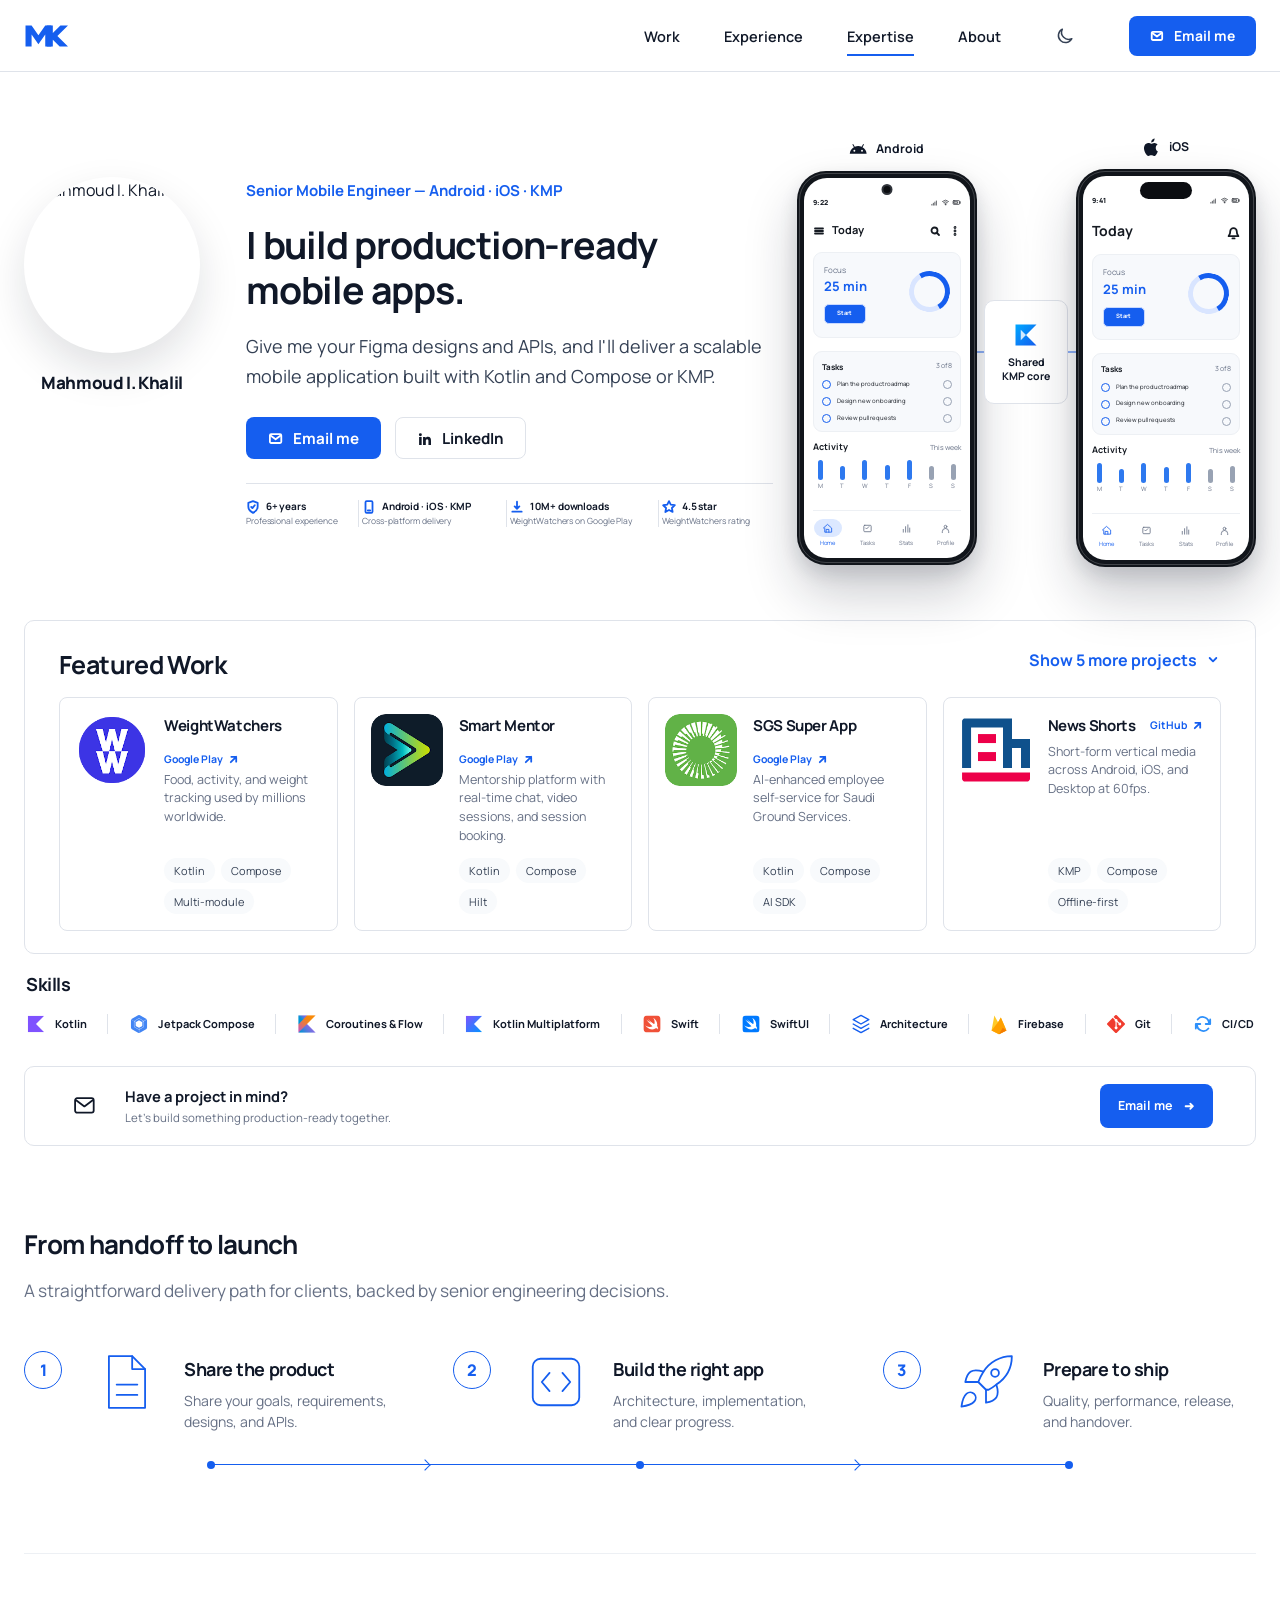
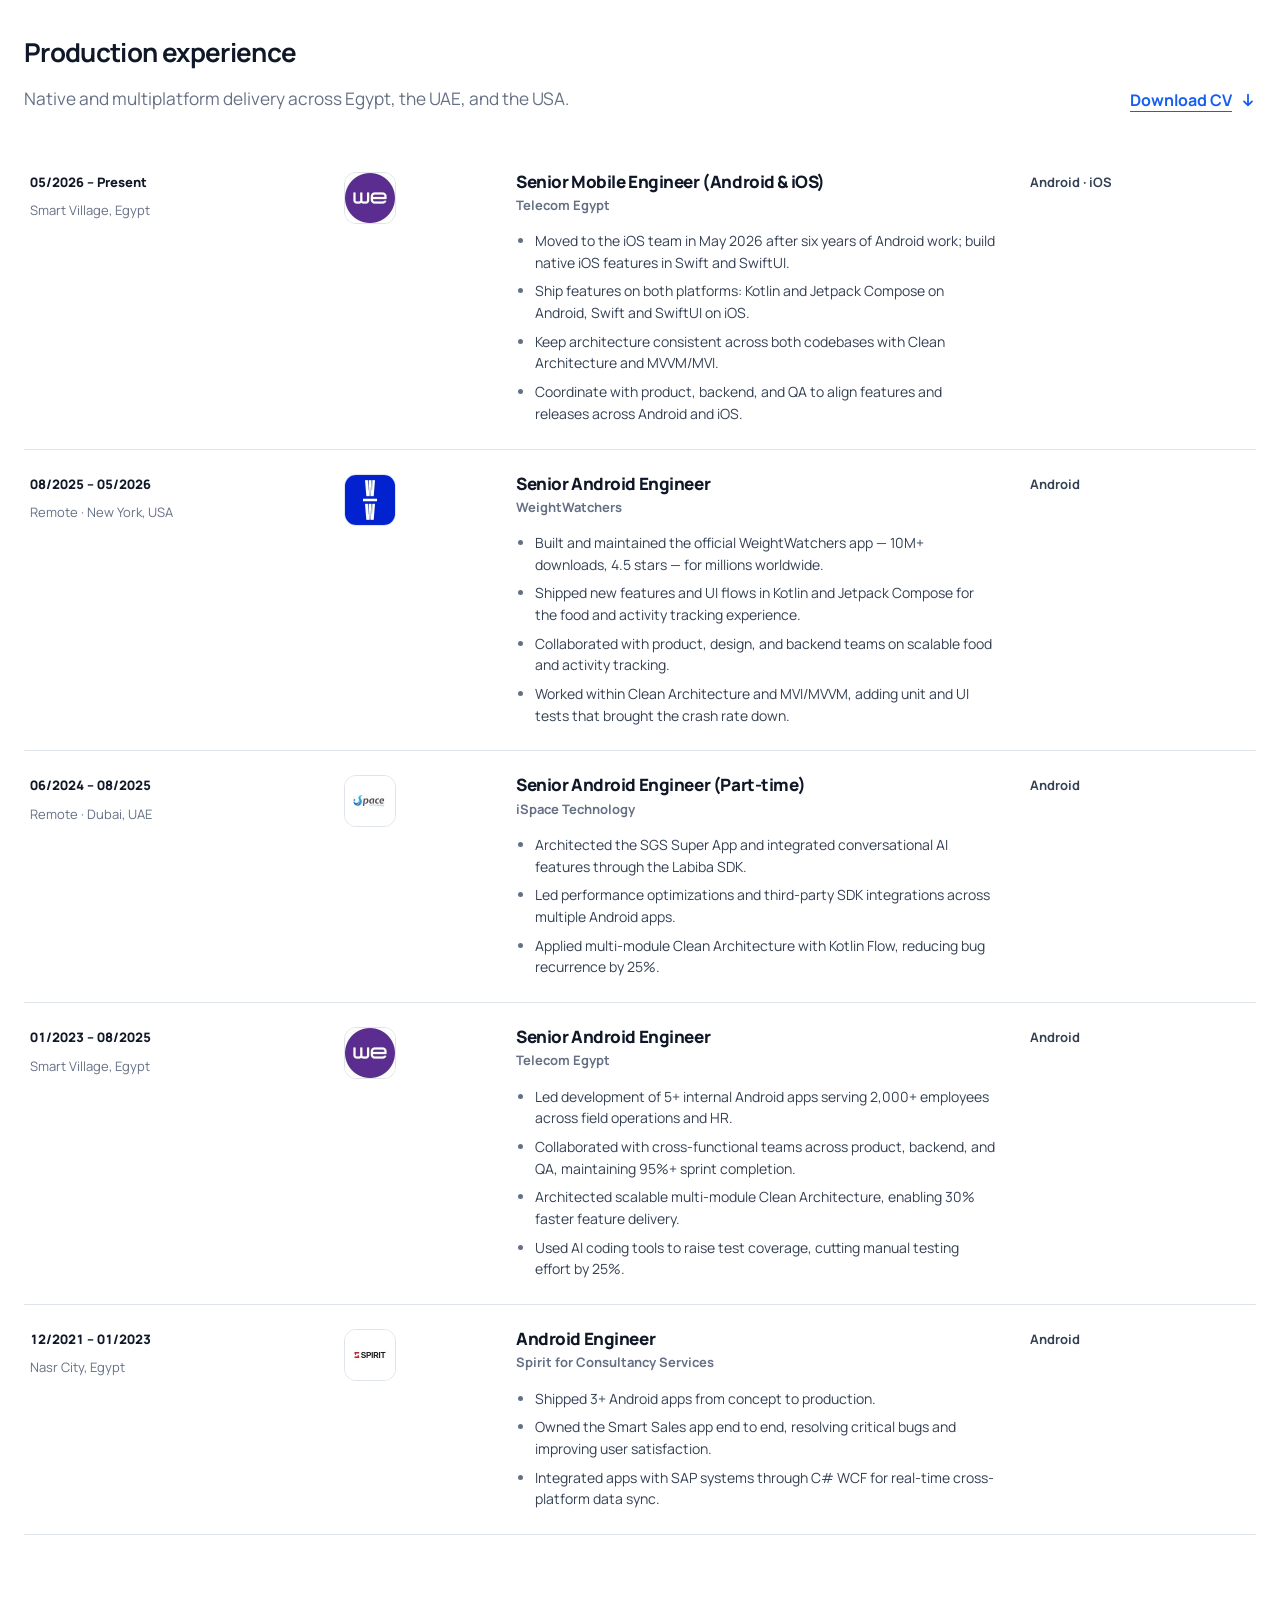
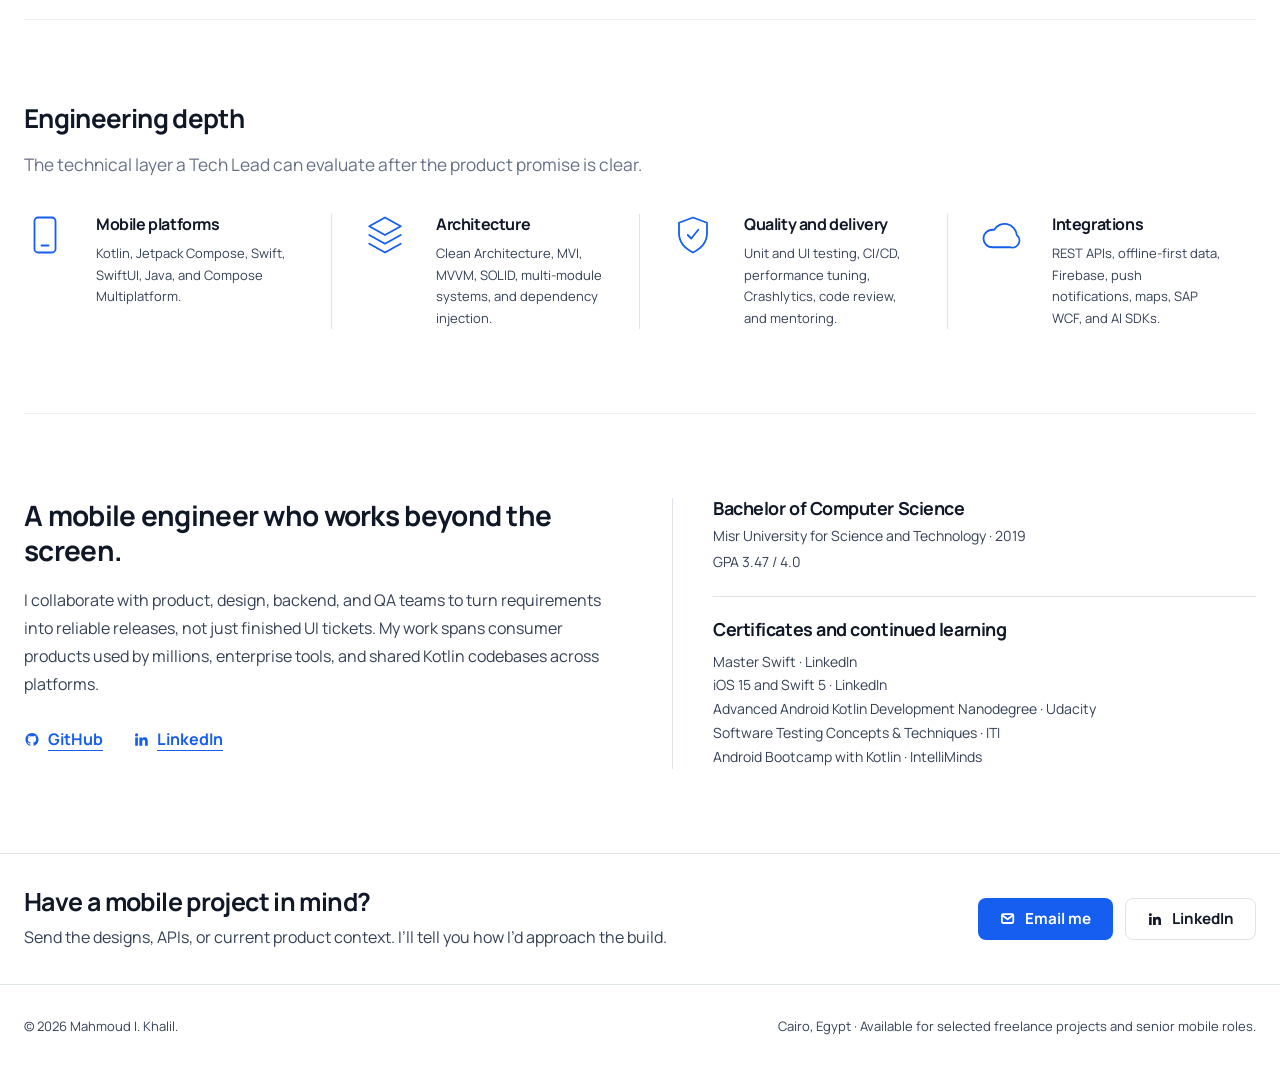
==== commit df09a10d: "Give the name to the portrait and the header the mark alone The header carried MK plus the name whil" ====
--- a/index.html
+++ b/index.html
@@ -32,7 +32,7 @@
       }
     })();
   </script>
-  <link href="css/resume.css?v=42.0" rel="stylesheet">
+  <link href="css/resume.css?v=46.0" rel="stylesheet">
 
   <script type="application/ld+json">
   {
@@ -68,7 +68,7 @@
           <path d="M2 33V5h8l9 13L28 5h8v28h-8V17L19 30 10 17v16H2Z"/>
           <path d="M30 5h8v10L48 5h10L44 19l14 14H47l-9-9v9h-8V5Z"/>
         </svg>
-        <span class="brand-name">Mahmoud I. Khalil</span>
+        <span class="brand-name" data-brand-name>Mahmoud I. Khalil</span>
       </a>
 
       <div class="header-tools">
@@ -109,6 +109,7 @@
             <div class="portrait-frame">
               <img class="portrait" src="https://raw.githubusercontent.com/mahmoudibrahimabdulfattah/profile-assets/main/profile.jpg" alt="Mahmoud I. Khalil" width="176" height="176">
             </div>
+            <p class="identity-name">Mahmoud I. Khalil</p>
           </div>
 
           <div class="hero-message">
@@ -605,6 +606,6 @@
     <p>Cairo, Egypt · Available for selected freelance projects and senior mobile roles.</p>
   </footer>
 
-  <script src="js/resume.js?v=42.0"></script>
+  <script src="js/resume.js?v=46.0"></script>
 </body>
 </html>
--- a/css/resume.css
+++ b/css/resume.css
@@ -245,7 +245,6 @@
 .brand {
   display: inline-flex;
   align-items: center;
-  gap: 18px;
   color: var(--ink);
   text-decoration: none;
   font-weight: 800;
@@ -260,8 +259,28 @@
   fill: currentColor;
 }
 
+/* Collapsed rather than hidden: a `visibility: hidden` name would keep its
+   box, leaving 177px of invisible link that still jumps to the top of the
+   page when clicked. Nothing sits to the right of the brand — the nav is
+   anchored by `margin-left: auto` — so the width animating open moves
+   nothing else on the row. */
 .brand-name {
+  max-width: 0;
+  margin-left: 0;
+  overflow: hidden;
+  opacity: 0;
   font-size: 20px;
+  white-space: nowrap;
+  transition:
+    max-width .34s var(--ease),
+    margin-left .34s var(--ease),
+    opacity .22s var(--ease);
+}
+
+.site-header[data-scrolled="true"] .brand-name {
+  max-width: 14rem;
+  margin-left: 18px;
+  opacity: 1;
 }
 
 .primary-nav {
@@ -451,6 +470,18 @@
   display: flex;
   flex-direction: column;
   align-items: center;
+}
+
+/* The name labels the face rather than opening the message column, so the
+   headline stays the first thing read on the right. */
+.identity-name {
+  margin: 16px 0 0;
+  color: var(--ink);
+  font-size: 17px;
+  font-weight: 800;
+  letter-spacing: -.02em;
+  text-align: center;
+  white-space: nowrap;
 }
 
 .portrait-frame {
@@ -2151,22 +2182,35 @@
   .hero-intro {
     grid-template-columns: 64px minmax(0, 1fr);
     grid-template-areas:
+      "portrait name"
       "portrait role"
       "headline headline"
-      "lede lede"
+      "lede     lede"
       "actions actions";
     column-gap: 12px;
-    row-gap: 14px;
-  }
-
-  .identity-line {
+    row-gap: 6px;
+  }
+
+  /* Promotes the portrait and the name to grid items so each can take its own
+     area beside the 64px avatar, the same way `.hero-message` does below. */
+  .identity-line { display: contents; }
+
+  .identity-name {
+    grid-area: name;
+    align-self: center;
+    margin: 0;
+    font-size: 15px;
+    text-align: left;
+  }
+
+  /* The avatar spans the name and role rows, so it centres against the pair
+     rather than hanging from the top of the first one. */
+  .portrait-frame {
     grid-area: portrait;
-    flex-direction: row;
-    align-items: center;
-    text-align: left;
-  }
-
-  .portrait-frame { width: 64px; height: 64px; }
+    align-self: center;
+    width: 64px;
+    height: 64px;
+  }
 
   .hero-message { display: contents; }
 
@@ -2436,6 +2480,8 @@
 @media (prefers-reduced-motion: reduce) {
   html { scroll-behavior: auto; }
 
+  .brand-name { transition: none; }
+
   *, *::before, *::after {
     scroll-behavior: auto !important;
     transition-duration: .01ms !important;
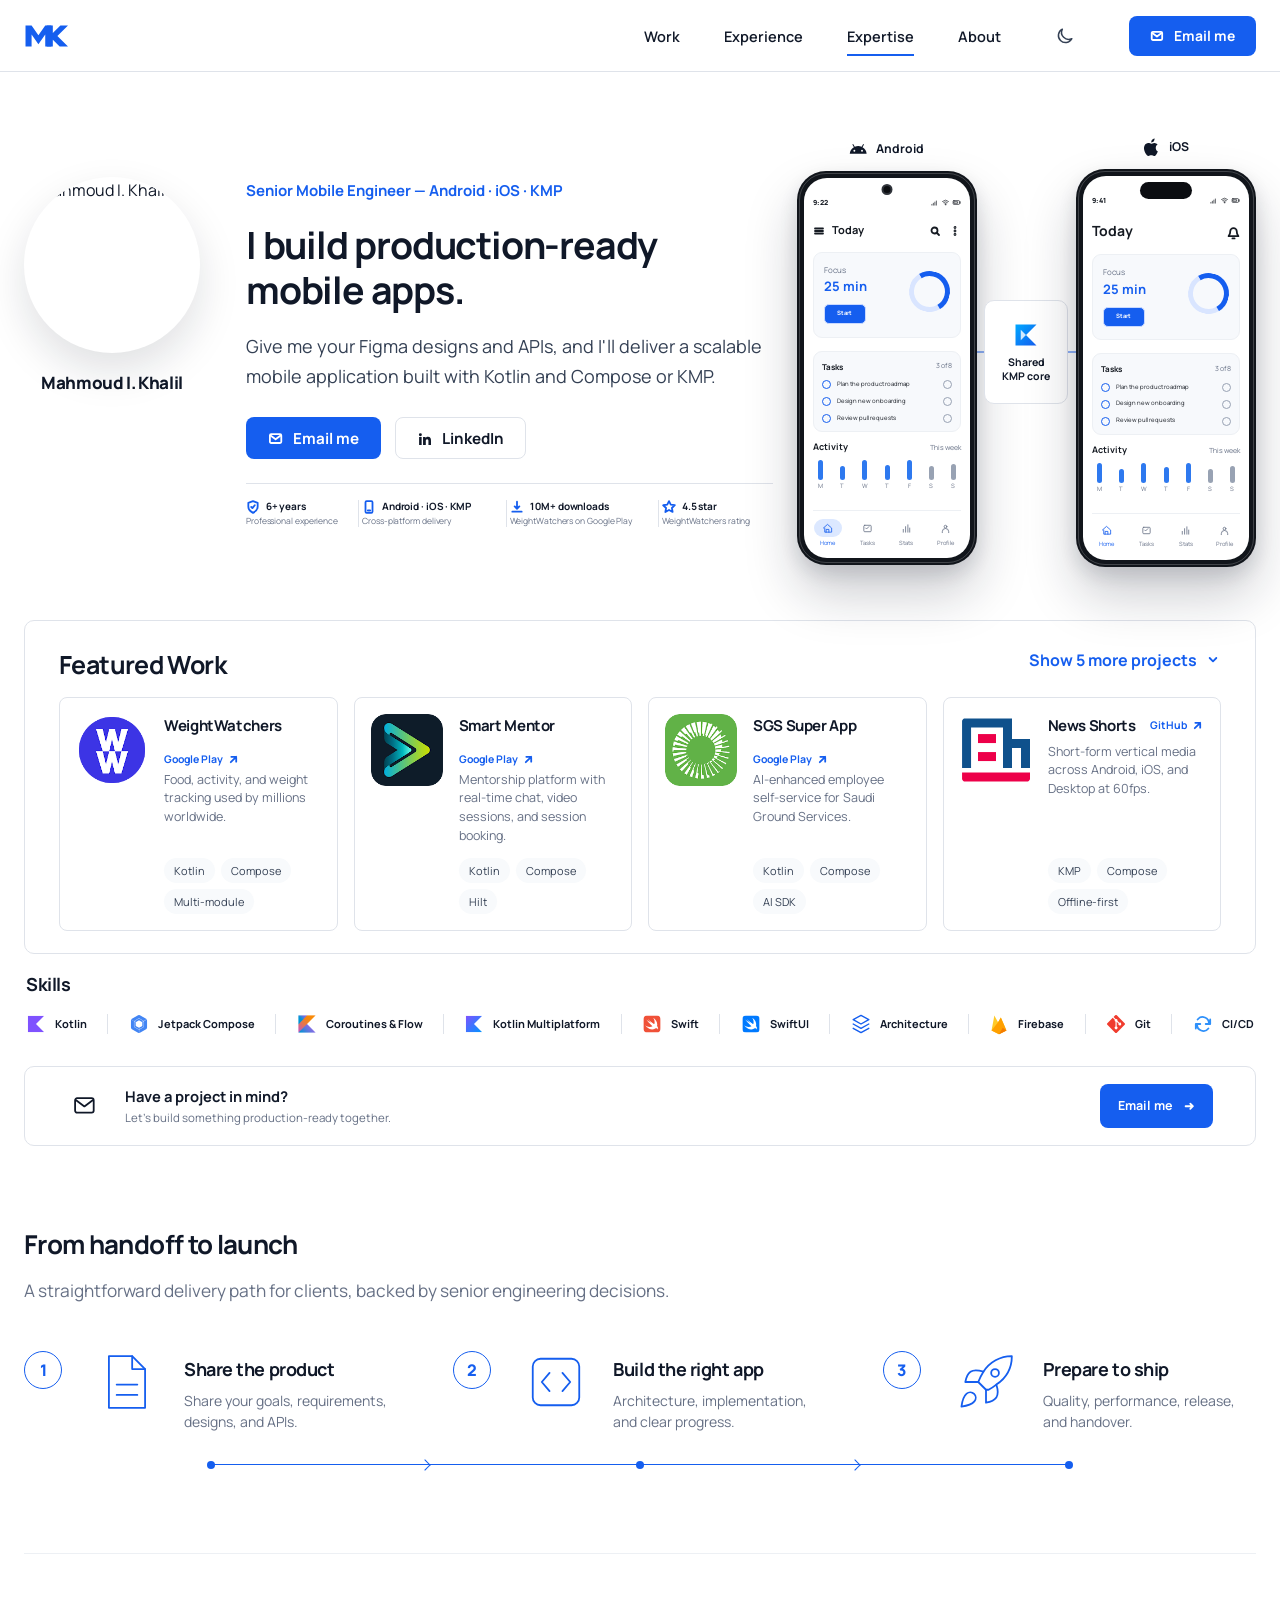
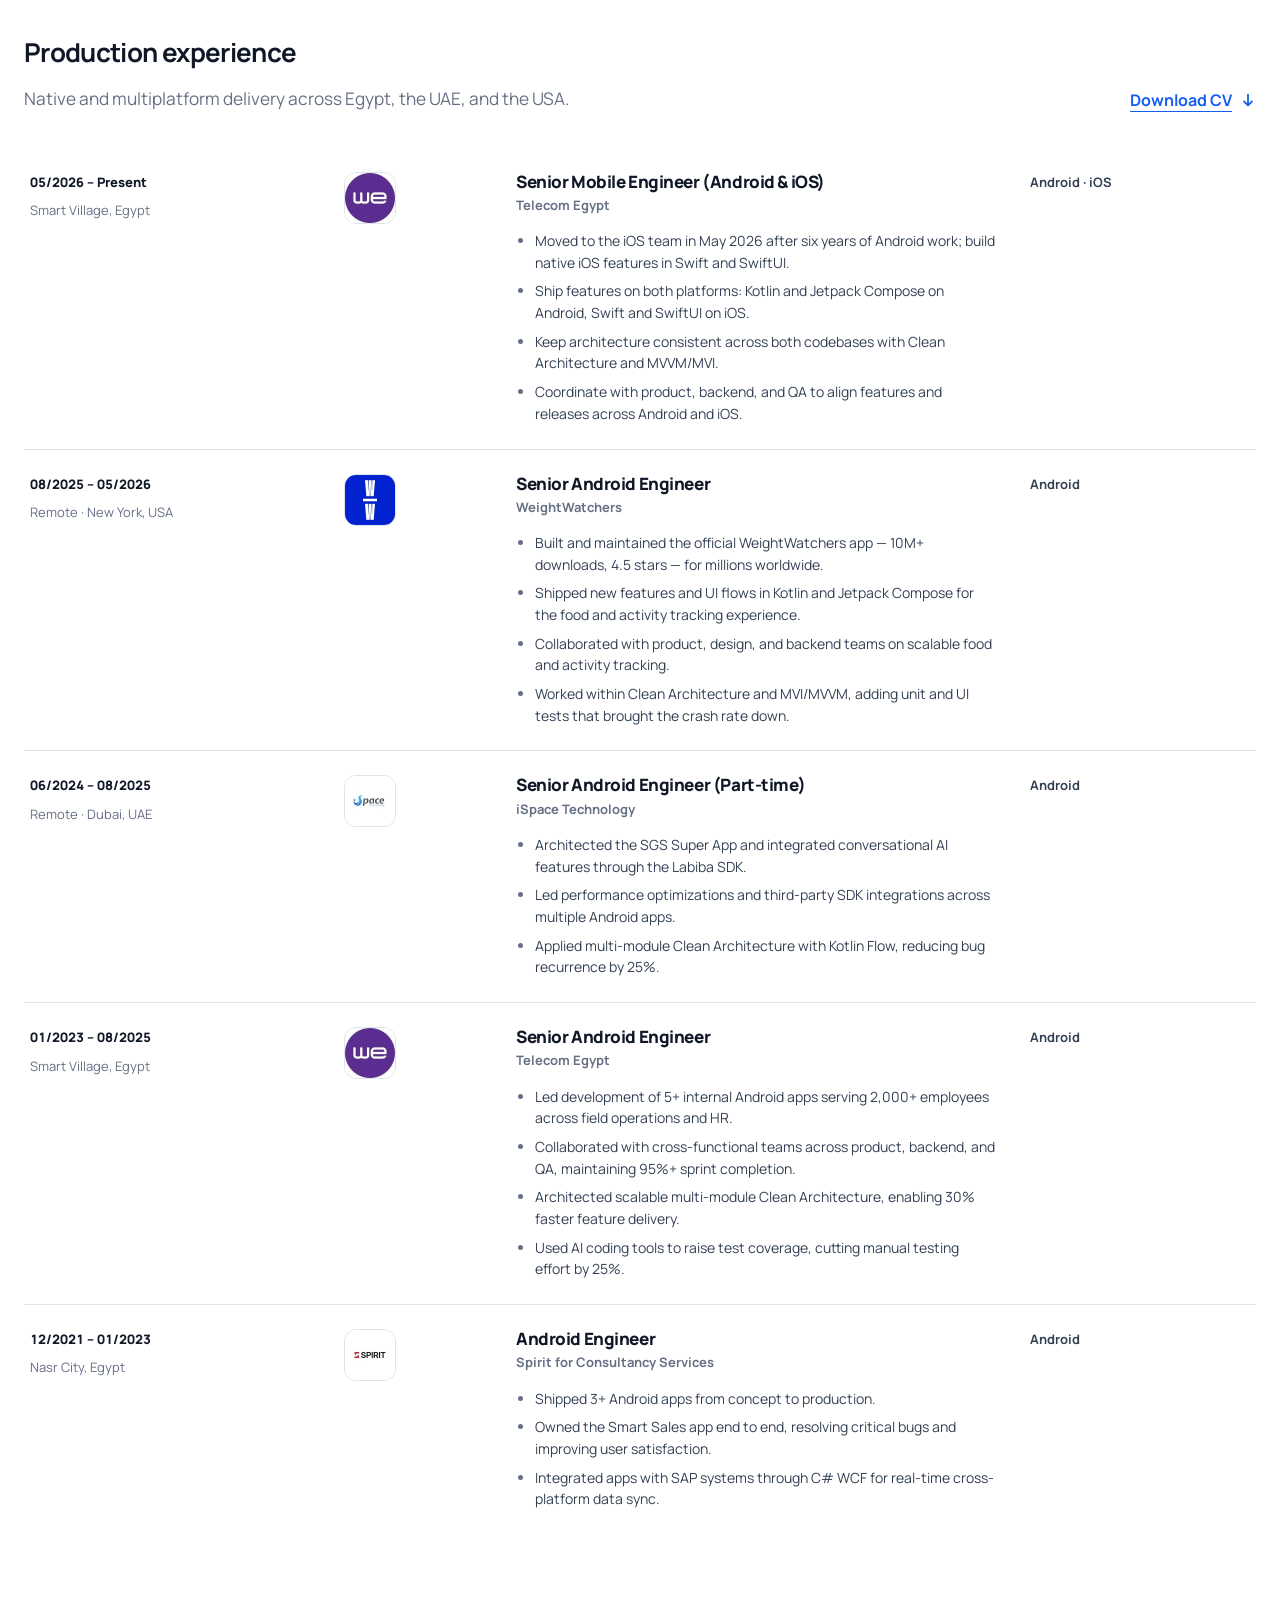
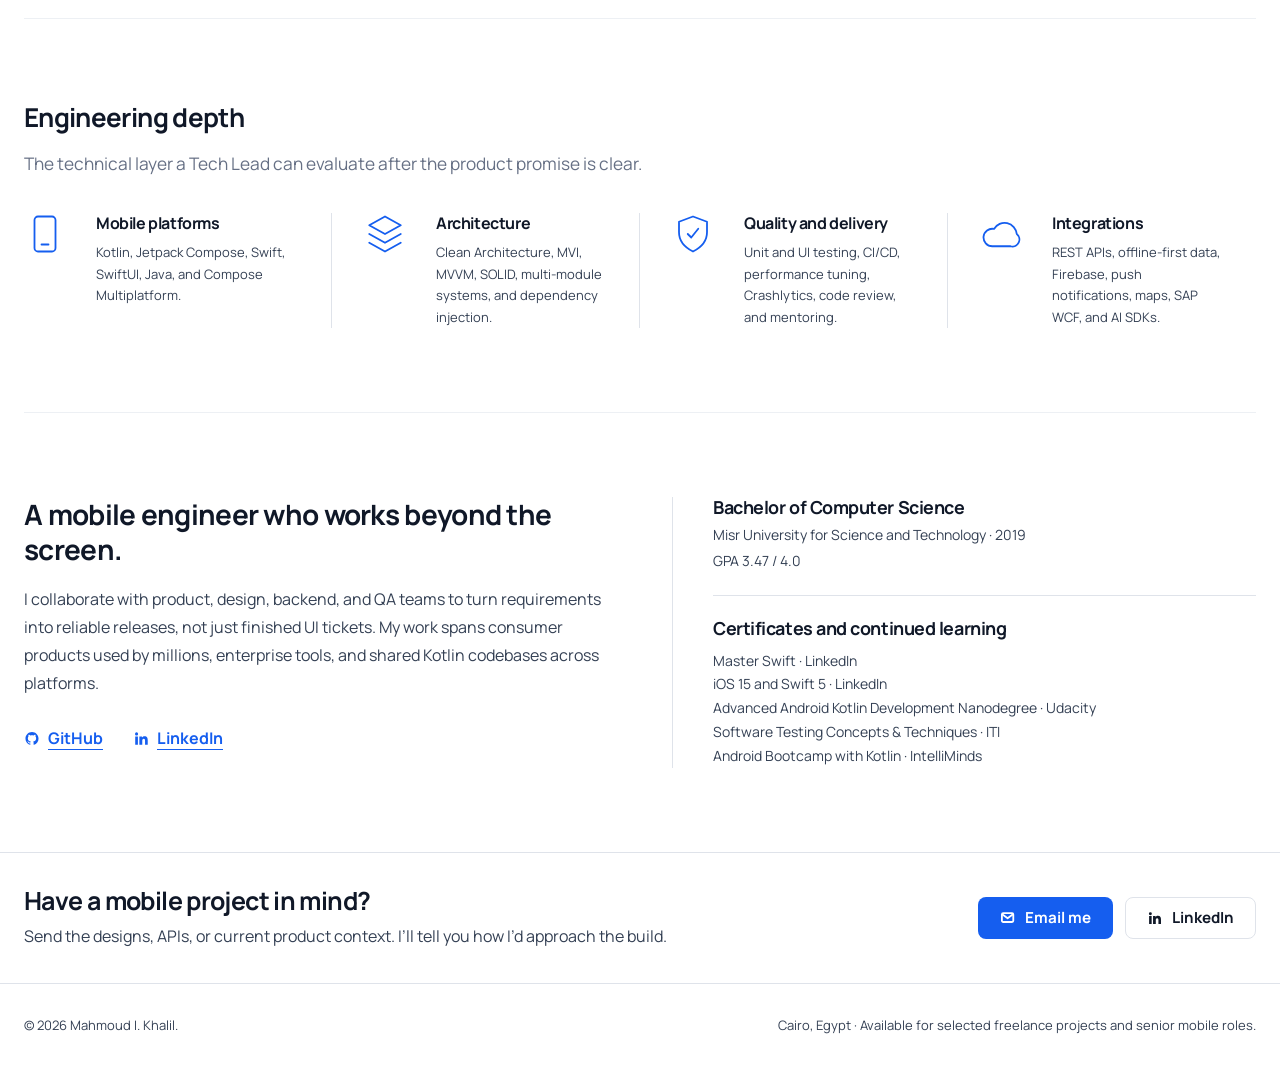
==== commit b83a775d: "Stop the experience list drawing a rule into the next section Every `.experience-item` carried a bot" ====
--- a/index.html
+++ b/index.html
@@ -32,7 +32,7 @@
       }
     })();
   </script>
-  <link href="css/resume.css?v=46.0" rel="stylesheet">
+  <link href="css/resume.css?v=49.0" rel="stylesheet">
 
   <script type="application/ld+json">
   {
@@ -606,6 +606,6 @@
     <p>Cairo, Egypt · Available for selected freelance projects and senior mobile roles.</p>
   </footer>
 
-  <script src="js/resume.js?v=46.0"></script>
+  <script src="js/resume.js?v=49.0"></script>
 </body>
 </html>
--- a/css/resume.css
+++ b/css/resume.css
@@ -1603,6 +1603,13 @@
   border-bottom: 1px solid var(--line);
 }
 
+/* The separator belongs between rows, not after the last one, where it stacked
+   84px above the next section's own rule and read as two stray lines with
+   nothing between them. `.process-list` already drops its final border. */
+.experience-item:last-child {
+  border-bottom: 0;
+}
+
 .experience-meta {
   display: flex;
   flex-direction: column;
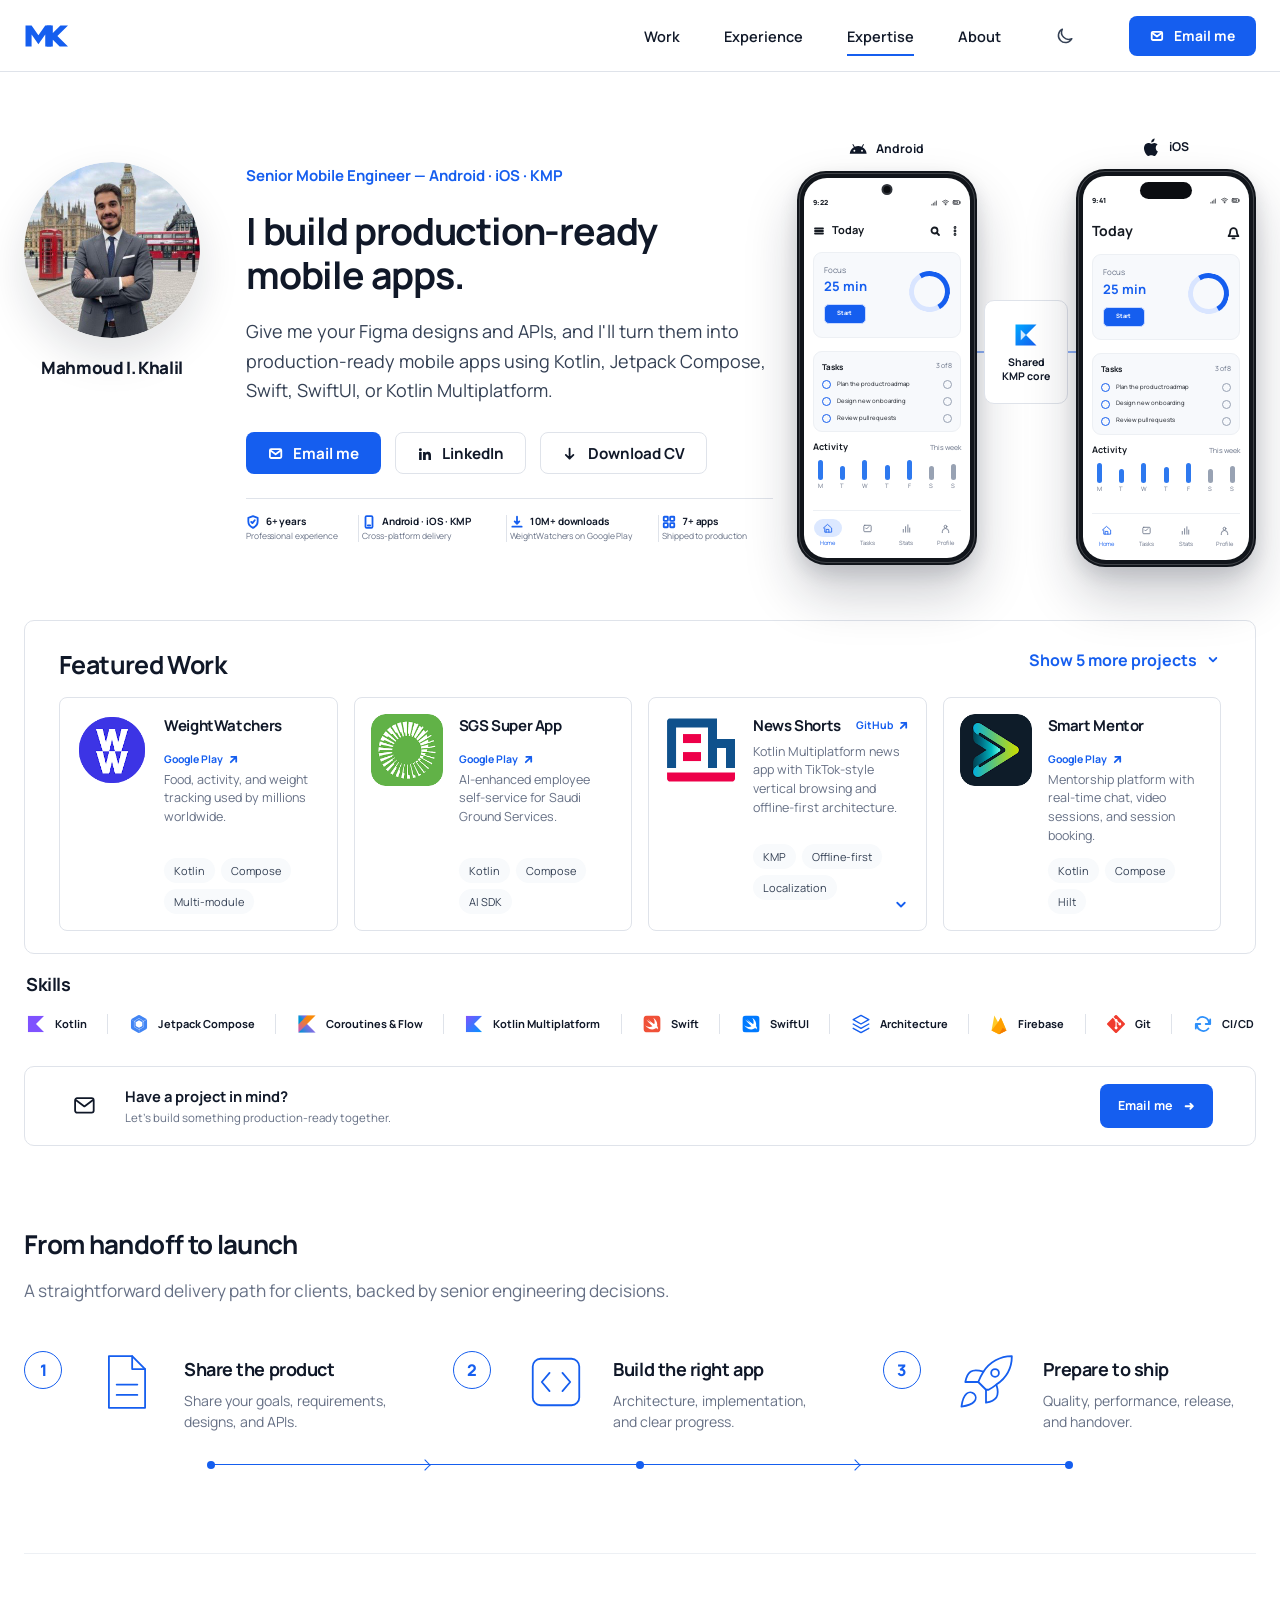
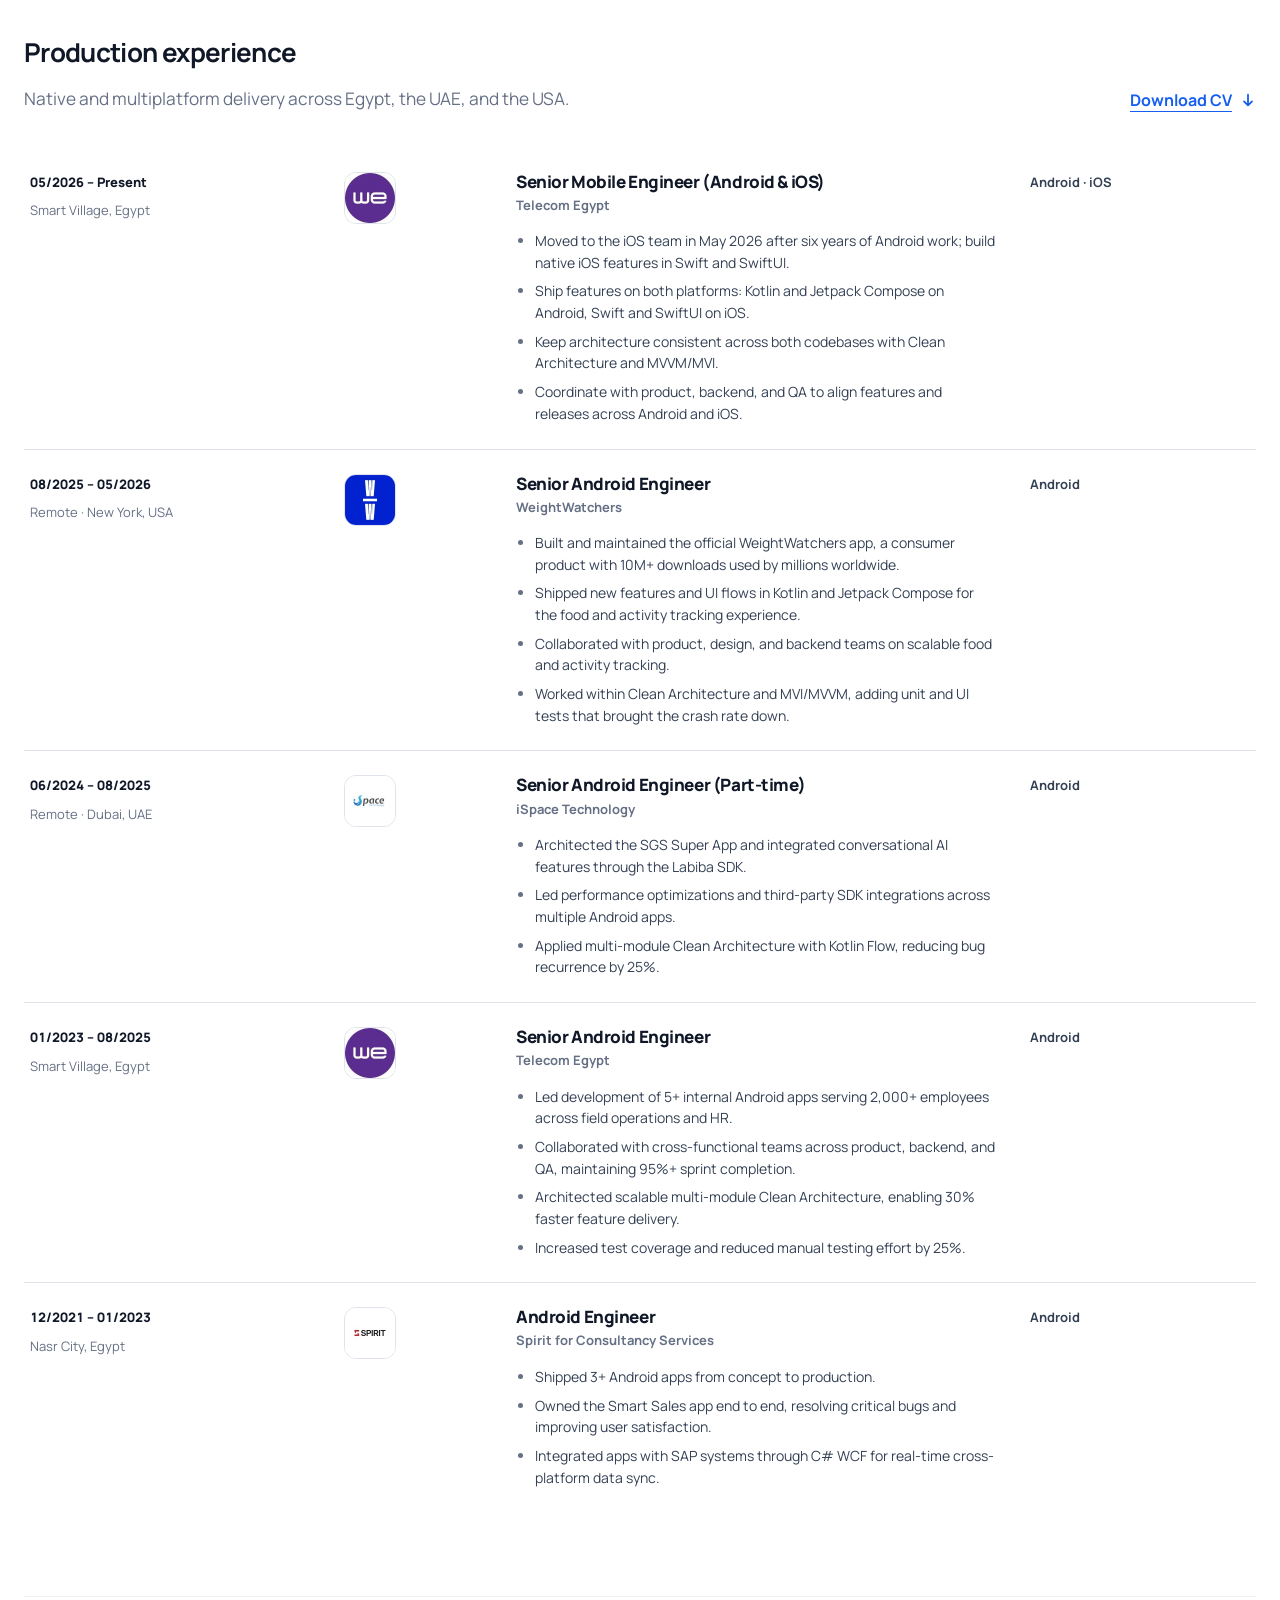
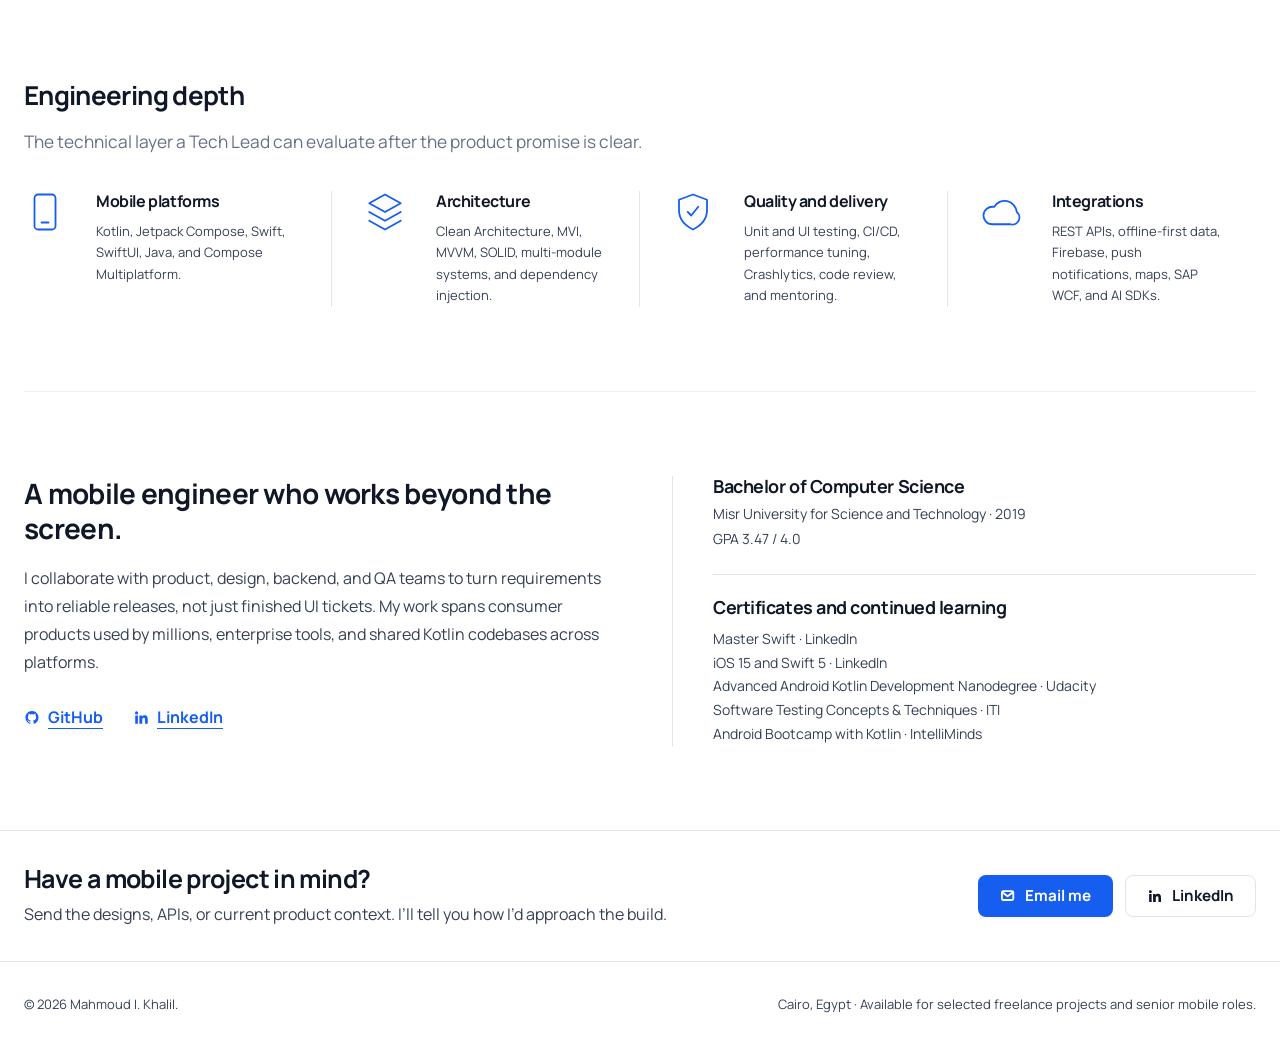
==== commit 43c3bf79: "Make the portfolio's claims durable and its proof easier to inspect Three claims on the page could n" ====
--- a/index.html
+++ b/index.html
@@ -9,13 +9,26 @@
   <meta name="theme-color" content="#ffffff" data-theme-color>
 
   <meta property="og:type" content="website">
-  <meta property="og:title" content="Mahmoud I. Khalil — Senior Mobile Engineer">
+  <meta property="og:site_name" content="Mahmoud I. Khalil">
+  <meta property="og:title" content="Mahmoud I. Khalil — Senior Mobile Engineer | Android, iOS &amp; KMP">
   <meta property="og:description" content="Production-ready Android, iOS, and KMP applications—from Figma and APIs to launch.">
-  <meta property="og:image" content="https://raw.githubusercontent.com/mahmoudibrahimabdulfattah/profile-assets/main/profile.jpg">
-  <meta property="og:url" content="https://mahmoudibrahimabdulfattah.github.io">
+  <meta property="og:image" content="https://mahmoudibrahimabdulfattah.github.io/img/profile.jpg">
+  <meta property="og:image:alt" content="Portrait of Mahmoud I. Khalil">
+  <meta property="og:image:width" content="352">
+  <meta property="og:image:height" content="352">
+  <meta property="og:url" content="https://mahmoudibrahimabdulfattah.github.io/">
+
+  <meta name="twitter:card" content="summary_large_image">
+  <meta name="twitter:title" content="Mahmoud I. Khalil — Senior Mobile Engineer | Android, iOS &amp; KMP">
+  <meta name="twitter:description" content="Production-ready Android, iOS, and KMP applications—from Figma and APIs to launch.">
+  <meta name="twitter:image" content="https://mahmoudibrahimabdulfattah.github.io/img/profile.jpg">
 
   <title>Mahmoud I. Khalil — Senior Mobile Engineer</title>
+  <link rel="canonical" href="https://mahmoudibrahimabdulfattah.github.io/">
   <link rel="icon" type="image/svg+xml" href="img/favicon.svg">
+  <link rel="icon" type="image/png" sizes="32x32" href="img/favicon-32.png">
+  <link rel="icon" type="image/png" sizes="16x16" href="img/favicon-16.png">
+  <link rel="apple-touch-icon" sizes="180x180" href="img/apple-touch-icon.png">
   <link rel="preconnect" href="https://fonts.googleapis.com">
   <link rel="preconnect" href="https://fonts.gstatic.com" crossorigin>
   <link href="https://fonts.googleapis.com/css2?family=Manrope:wght@400;500;600;700;800&amp;display=swap" rel="stylesheet">
@@ -32,7 +45,7 @@
       }
     })();
   </script>
-  <link href="css/resume.css?v=49.0" rel="stylesheet">
+  <link href="css/resume.css?v=52.0" rel="stylesheet">
 
   <script type="application/ld+json">
   {
@@ -107,7 +120,7 @@
         <div class="hero-intro">
           <div class="identity-line">
             <div class="portrait-frame">
-              <img class="portrait" src="https://raw.githubusercontent.com/mahmoudibrahimabdulfattah/profile-assets/main/profile.jpg" alt="Mahmoud I. Khalil" width="176" height="176">
+              <img class="portrait" src="img/profile.jpg" alt="Mahmoud I. Khalil" width="176" height="176" fetchpriority="high">
             </div>
             <p class="identity-name">Mahmoud I. Khalil</p>
           </div>
@@ -115,7 +128,7 @@
           <div class="hero-message">
             <p class="role-line">Senior Mobile Engineer — Android · iOS · KMP</p>
             <h1 id="hero-title"><span>I build production-ready</span><span>mobile apps.</span></h1>
-            <p class="hero-lede">Give me your Figma designs and APIs, and I'll deliver a scalable mobile application built with Kotlin and Compose or KMP.</p>
+            <p class="hero-lede">Give me your Figma designs and APIs, and I'll turn them into production-ready mobile apps using Kotlin, Jetpack Compose, Swift, SwiftUI, or Kotlin Multiplatform.</p>
 
             <div class="hero-actions" aria-label="Contact Mahmoud">
               <a class="button button-primary" href="mailto:mahmoudibrahimabdulfattah@gmail.com">
@@ -126,6 +139,10 @@
                 <svg class="icon" viewBox="0 0 24 24" aria-hidden="true" fill="currentColor"><path d="M5.34 3.5a2.34 2.34 0 1 0 0 4.68 2.34 2.34 0 0 0 0-4.68ZM3.33 9.67h4.02V22H3.33V9.67Zm6.22 0h3.85v1.68h.05c.54-1.02 1.85-2.1 3.81-2.1 4.08 0 4.84 2.69 4.84 6.18V22h-4.02v-5.82c0-1.39-.03-3.18-1.94-3.18-1.94 0-2.24 1.52-2.24 3.08V22H9.55V9.67Z"/></svg>
                 LinkedIn
               </a>
+              <a class="button button-secondary" href="https://drive.google.com/file/d/1USHmdcAgjljq444uuJswfn3VPDF88FA0/view?usp=drive_link" target="_blank" rel="noreferrer">
+                <svg class="icon" viewBox="0 0 24 24" aria-hidden="true" fill="none" stroke="currentColor" stroke-width="1.8" stroke-linecap="round" stroke-linejoin="round"><path d="M12 4v16m-6-6 6 6 6-6"/></svg>
+                Download CV
+              </a>
             </div>
           </div>
         </div>
@@ -134,7 +151,7 @@
           <div><svg class="icon" viewBox="0 0 24 24" aria-hidden="true" fill="none" stroke="currentColor" stroke-width="1.8" stroke-linecap="round" stroke-linejoin="round"><path d="M12 2 4 5v6c0 5 3.4 8.7 8 11 4.6-2.3 8-6 8-11V5Z"/><path d="m9 12 2 2 4-5"/></svg><span><strong data-years>6+ years</strong><small>Professional experience</small></span></div>
           <div><svg class="icon" viewBox="0 0 24 24" aria-hidden="true" fill="none" stroke="currentColor" stroke-width="1.8" stroke-linecap="round" stroke-linejoin="round"><rect x="6" y="2" width="12" height="20" rx="2"/><line x1="10" y1="18" x2="14" y2="18"/></svg><span><strong>Android · iOS · KMP</strong><small>Cross-platform delivery</small></span></div>
           <div><svg class="icon" viewBox="0 0 24 24" aria-hidden="true" fill="none" stroke="currentColor" stroke-width="1.8" stroke-linecap="round" stroke-linejoin="round"><path d="M12 3v12m-4-4 4 4 4-4M4 20h16"/></svg><span><strong>10M+ downloads</strong><small>WeightWatchers on Google Play</small></span></div>
-          <div><svg class="icon" viewBox="0 0 24 24" aria-hidden="true" fill="none" stroke="currentColor" stroke-width="1.8" stroke-linecap="round" stroke-linejoin="round"><path d="m12 2 3 6 7 .9-5 4.8 1.2 6.8L12 17l-6.2 3.5L7 13.7 2 9l7-.9Z"/></svg><span><strong>4.5 star</strong><small>WeightWatchers rating</small></span></div>
+          <div><svg class="icon" viewBox="0 0 24 24" aria-hidden="true" fill="none" stroke="currentColor" stroke-width="1.8" stroke-linecap="round" stroke-linejoin="round"><rect x="3" y="3" width="7" height="7" rx="1"/><rect x="14" y="3" width="7" height="7" rx="1"/><rect x="3" y="14" width="7" height="7" rx="1"/><rect x="14" y="14" width="7" height="7" rx="1"/></svg><span><strong>7+ apps</strong><small>Shipped to production</small></span></div>
         </div>
       </div>
 
@@ -262,6 +279,47 @@
             </div>
           </a>
 
+          <a class="work-item" href="https://play.google.com/store/apps/details?id=com.ispace.sgs.app" target="_blank" rel="noreferrer" aria-label="SGS Super App" aria-describedby="external-work-note">
+            <span class="project-art" aria-hidden="true">
+              <img class="project-icon" src="img/projects/sgs-super-app.png" alt="" aria-hidden="true" width="128" height="128" loading="lazy" decoding="async" onerror="this.hidden=true;this.nextElementSibling.hidden=false">
+              <span class="project-monogram project-sgs" aria-hidden="true" hidden>SGS</span>
+            </span>
+            <div class="work-item-content">
+              <div class="work-title-row"><h3>SGS Super App</h3><span class="work-destination" aria-hidden="true">Google Play <svg class="icon" viewBox="0 0 24 24" fill="none" stroke="currentColor" stroke-width="1.8" stroke-linecap="round" stroke-linejoin="round"><path d="M7 17 17 7M8 7h9v9"/></svg></span></div>
+              <p>AI-enhanced employee self-service for Saudi Ground Services.</p>
+              <ul class="tag-list" aria-label="SGS Super App technologies"><li>Kotlin</li><li>Compose</li><li>AI SDK</li></ul>
+            </div>
+          </a>
+
+          <article class="work-item work-item-news">
+            <span class="project-art" aria-hidden="true"><img class="project-icon" src="img/projects/news-shorts.png" alt="" aria-hidden="true" width="128" height="128" loading="lazy" decoding="async" onerror="this.hidden=true;this.nextElementSibling.hidden=false"><span class="project-monogram project-news" aria-hidden="true" hidden>S</span></span>
+            <div class="work-item-content">
+              <div class="work-title-row">
+                <h3>News Shorts</h3>
+                <a class="work-destination" href="https://github.com/mahmoudibrahimabdulfattah/NewsShortsCMP" target="_blank" rel="noreferrer" aria-label="News Shorts on GitHub" aria-describedby="external-work-note">GitHub <svg class="icon" viewBox="0 0 24 24" aria-hidden="true" fill="none" stroke="currentColor" stroke-width="1.8" stroke-linecap="round" stroke-linejoin="round"><path d="M7 17 17 7M8 7h9v9"/></svg></a>
+              </div>
+              <p>Kotlin Multiplatform news app with TikTok-style vertical browsing and offline-first architecture.</p>
+              <ul class="tag-list" aria-label="News Shorts technologies"><li>KMP</li><li>Offline-first</li><li>Localization</li></ul>
+            </div>
+            <button class="text-link news-toggle" type="button" aria-expanded="false" aria-controls="news-shorts-details" data-news-toggle>
+              <span class="sr-only" data-news-toggle-label>View project details</span>
+              <svg class="icon" viewBox="0 0 24 24" aria-hidden="true" fill="none" stroke="currentColor" stroke-width="1.8" stroke-linecap="round" stroke-linejoin="round"><path d="m7 9 5 5 5-5"/></svg>
+            </button>
+            <div class="news-details" id="news-shorts-details" aria-hidden="true" inert>
+              <div class="news-details-inner">
+                <dl class="news-details-list">
+                  <div><dt>Platforms</dt><dd>Android, iOS, Desktop (JVM), Web (JS + WASM)</dd></div>
+                  <div><dt>Architecture</dt><dd>Clean Architecture, MVI, Koin Multiplatform, Ktor Client, Coroutines</dd></div>
+                  <div><dt>Offline-first</dt><dd>Persistent local caching, background refresh, shared platform-agnostic ViewModels</dd></div>
+                  <div><dt>Localization</dt><dd>Full RTL support with Arabic and English UI</dd></div>
+                  <div><dt>Backend</dt><dd>A dedicated Ktor <code>:server</code> module serving the feed</dd></div>
+                  <div><dt>Startup</dt><dd>Reduced measured splash duration from roughly 1.2s to 450ms.</dd></div>
+                </dl>
+                <a class="text-link news-source-link" href="https://github.com/mahmoudibrahimabdulfattah/NewsShortsCMP" target="_blank" rel="noreferrer" aria-describedby="external-work-note">View source on GitHub <svg class="icon" viewBox="0 0 24 24" aria-hidden="true" fill="none" stroke="currentColor" stroke-width="1.8" stroke-linecap="round" stroke-linejoin="round"><path d="M7 17 17 7M8 7h9v9"/></svg></a>
+              </div>
+            </div>
+          </article>
+
           <a class="work-item" href="https://play.google.com/store/apps/details?id=com.ispace.mentorship.app" target="_blank" rel="noreferrer" aria-label="Smart Mentor" aria-describedby="external-work-note">
             <span class="project-art" aria-hidden="true">
               <img class="project-icon" src="img/projects/smart-mentor.png" alt="" aria-hidden="true" width="128" height="128" loading="lazy" decoding="async" onerror="this.hidden=true;this.nextElementSibling.hidden=false">
@@ -273,41 +331,11 @@
               <ul class="tag-list" aria-label="Smart Mentor technologies"><li>Kotlin</li><li>Compose</li><li>Hilt</li></ul>
             </div>
           </a>
-
-          <a class="work-item" href="https://play.google.com/store/apps/details?id=com.ispace.sgs.app" target="_blank" rel="noreferrer" aria-label="SGS Super App" aria-describedby="external-work-note">
-            <span class="project-art" aria-hidden="true">
-              <img class="project-icon" src="img/projects/sgs-super-app.png" alt="" aria-hidden="true" width="128" height="128" loading="lazy" decoding="async" onerror="this.hidden=true;this.nextElementSibling.hidden=false">
-              <span class="project-monogram project-sgs" aria-hidden="true" hidden>SGS</span>
-            </span>
-            <div class="work-item-content">
-              <div class="work-title-row"><h3>SGS Super App</h3><span class="work-destination" aria-hidden="true">Google Play <svg class="icon" viewBox="0 0 24 24" fill="none" stroke="currentColor" stroke-width="1.8" stroke-linecap="round" stroke-linejoin="round"><path d="M7 17 17 7M8 7h9v9"/></svg></span></div>
-              <p>AI-enhanced employee self-service for Saudi Ground Services.</p>
-              <ul class="tag-list" aria-label="SGS Super App technologies"><li>Kotlin</li><li>Compose</li><li>AI SDK</li></ul>
-            </div>
-          </a>
-
-          <a class="work-item" href="https://github.com/mahmoudibrahimabdulfattah/NewsShortsCMP" target="_blank" rel="noreferrer" aria-label="News Shorts" aria-describedby="external-work-note">
-            <span class="project-art" aria-hidden="true"><img class="project-icon" src="img/projects/news-shorts.png" alt="" aria-hidden="true" width="128" height="128" loading="lazy" decoding="async" onerror="this.hidden=true;this.nextElementSibling.hidden=false"><span class="project-monogram project-news" aria-hidden="true" hidden>S</span></span>
-            <div class="work-item-content">
-              <div class="work-title-row"><h3>News Shorts</h3><span class="work-destination" aria-hidden="true">GitHub <svg class="icon" viewBox="0 0 24 24" fill="none" stroke="currentColor" stroke-width="1.8" stroke-linecap="round" stroke-linejoin="round"><path d="M7 17 17 7M8 7h9v9"/></svg></span></div>
-              <p>Short-form vertical media across Android, iOS, and Desktop at 60fps.</p>
-              <ul class="tag-list" aria-label="News Shorts technologies"><li>KMP</li><li>Compose</li><li>Offline-first</li></ul>
-            </div>
-          </a>
         </div>
 
         <div class="work-more" id="work-more">
           <div class="work-more-inner">
             <div class="featured-work featured-work-more">
-              <a class="work-item" href="https://github.com/mahmoudibrahimabdulfattah/Mahmoud-Ibrahim-CV" target="_blank" rel="noreferrer" aria-label="Interactive CV" aria-describedby="external-work-note">
-                <span class="project-art" aria-hidden="true"><img class="project-icon" src="img/projects/interactive-cv.svg" alt="" aria-hidden="true" width="128" height="128" loading="lazy" decoding="async" onerror="this.hidden=true;this.nextElementSibling.hidden=false"><span class="project-monogram project-cv" aria-hidden="true" hidden>ID</span></span>
-                <div class="work-item-content">
-                  <div class="work-title-row"><h3>Interactive CV</h3><span class="work-destination" aria-hidden="true">GitHub <svg class="icon" viewBox="0 0 24 24" fill="none" stroke="currentColor" stroke-width="1.8" stroke-linecap="round" stroke-linejoin="round"><path d="M7 17 17 7M8 7h9v9"/></svg></span></div>
-                  <p>One Compose Multiplatform CV across four platforms, with Arabic and RTL.</p>
-                  <ul class="tag-list" aria-label="Interactive CV technologies"><li>KMP</li><li>Compose</li><li>i18n</li></ul>
-                </div>
-              </a>
-
               <a class="work-item" href="https://play.google.com/store/apps/details?id=com.we.weAttend" target="_blank" rel="noreferrer" aria-label="WE Attend" aria-describedby="external-work-note">
                 <span class="project-art" aria-hidden="true">
                   <img class="project-icon" src="img/projects/we-attend.png" alt="" aria-hidden="true" width="128" height="128" loading="lazy" decoding="async" onerror="this.hidden=true;this.nextElementSibling.hidden=false">
@@ -329,6 +357,15 @@
                   <div class="work-title-row"><h3>WE HR</h3><span class="work-destination" aria-hidden="true">Google Play <svg class="icon" viewBox="0 0 24 24" fill="none" stroke="currentColor" stroke-width="1.8" stroke-linecap="round" stroke-linejoin="round"><path d="M7 17 17 7M8 7h9v9"/></svg></span></div>
                   <p>Employee self-service portal for HR requests and payslips.</p>
                   <ul class="tag-list" aria-label="WE HR technologies"><li>Kotlin</li><li>MVVM</li><li>Firebase</li></ul>
+                </div>
+              </a>
+
+              <a class="work-item" href="https://github.com/mahmoudibrahimabdulfattah/Mahmoud-Ibrahim-CV" target="_blank" rel="noreferrer" aria-label="Interactive CV" aria-describedby="external-work-note">
+                <span class="project-art" aria-hidden="true"><img class="project-icon" src="img/projects/interactive-cv.svg" alt="" aria-hidden="true" width="128" height="128" loading="lazy" decoding="async" onerror="this.hidden=true;this.nextElementSibling.hidden=false"><span class="project-monogram project-cv" aria-hidden="true" hidden>ID</span></span>
+                <div class="work-item-content">
+                  <div class="work-title-row"><h3>Interactive CV</h3><span class="work-destination" aria-hidden="true">GitHub <svg class="icon" viewBox="0 0 24 24" fill="none" stroke="currentColor" stroke-width="1.8" stroke-linecap="round" stroke-linejoin="round"><path d="M7 17 17 7M8 7h9v9"/></svg></span></div>
+                  <p>One Compose Multiplatform CV across four platforms, with Arabic and RTL.</p>
+                  <ul class="tag-list" aria-label="Interactive CV technologies"><li>KMP</li><li>Compose</li><li>i18n</li></ul>
                 </div>
               </a>
 
@@ -458,7 +495,7 @@
               <h3>Senior Android Engineer</h3>
               <p class="experience-company">WeightWatchers</p>
               <ul class="experience-accomplishments">
-                <li>Built and maintained the official WeightWatchers app — 10M+ downloads, 4.5 stars — for millions worldwide.</li>
+                <li>Built and maintained the official WeightWatchers app, a consumer product with 10M+ downloads used by millions worldwide.</li>
                 <li>Shipped new features and UI flows in Kotlin and Jetpack Compose for the food and activity tracking experience.</li>
                 <li>Collaborated with product, design, and backend teams on scalable food and activity tracking.</li>
                 <li>Worked within Clean Architecture and MVI/MVVM, adding unit and UI tests that brought the crash rate down.</li>
@@ -500,7 +537,7 @@
                 <li>Led development of 5+ internal Android apps serving 2,000+ employees across field operations and HR.</li>
                 <li>Collaborated with cross-functional teams across product, backend, and QA, maintaining 95%+ sprint completion.</li>
                 <li>Architected scalable multi-module Clean Architecture, enabling 30% faster feature delivery.</li>
-                <li>Used AI coding tools to raise test coverage, cutting manual testing effort by 25%.</li>
+                <li>Increased test coverage and reduced manual testing effort by 25%.</li>
               </ul>
             </div>
           </div>
@@ -606,6 +643,6 @@
     <p>Cairo, Egypt · Available for selected freelance projects and senior mobile roles.</p>
   </footer>
 
-  <script src="js/resume.js?v=49.0"></script>
+  <script src="js/resume.js?v=51.0"></script>
 </body>
 </html>
--- a/css/resume.css
+++ b/css/resume.css
@@ -530,6 +530,7 @@
 .hero-actions {
   display: flex;
   flex-wrap: wrap;
+  align-items: center;
   gap: 14px;
 }
 
@@ -1095,6 +1096,13 @@
   gap: 16px;
 }
 
+/* Cards share a row height so their tag rows line up. An open disclosure would
+   drag that shared height up with it and leave the other three cards holding a
+   void, so while it is open every card falls back to its own content height. */
+.featured-work:has(#news-shorts-details[aria-hidden="false"]) {
+  align-items: start;
+}
+
 .work-item {
   position: relative;
   min-width: 0;
@@ -1112,7 +1120,8 @@
   transition: transform .3s var(--ease), background-color .3s var(--ease), border-color .3s var(--ease);
 }
 
-a.work-item:hover {
+a.work-item:hover,
+.work-item-news:hover {
   background: var(--surface-blue);
   border-color: var(--blue);
   transform: translateY(-3px);
@@ -1125,6 +1134,12 @@
 }
 
 a.work-item:focus-visible {
+  outline: 3px solid var(--blue);
+  outline-offset: 4px;
+  transform: translateY(-3px);
+}
+
+.work-item-news:has(.news-toggle:focus-visible) {
   outline: 3px solid var(--blue);
   outline-offset: 4px;
   transform: translateY(-3px);
@@ -1152,6 +1167,11 @@
   min-height: 100%;
   display: flex;
   flex-direction: column;
+}
+
+.work-item-news {
+  row-gap: 0;
+  cursor: pointer;
 }
 
 .project-monogram {
@@ -1180,6 +1200,11 @@
   justify-content: space-between;
   flex-wrap: wrap;
   gap: 6px 12px;
+}
+
+.work-title-row .work-destination {
+  position: relative;
+  z-index: 1;
 }
 
 .work-title-row:has(.work-status) {
@@ -1207,6 +1232,20 @@
   font-weight: 700;
   line-height: 1.2;
   white-space: nowrap;
+}
+
+a.work-destination {
+  text-decoration: none;
+}
+
+a.work-destination:hover {
+  color: var(--blue-dark);
+}
+
+a.work-destination:focus-visible {
+  outline: 3px solid var(--blue);
+  outline-offset: 3px;
+  border-radius: 3px;
 }
 
 .work-destination .icon {
@@ -1283,6 +1322,102 @@
 
 .work-more.is-initializing {
   transition: none;
+}
+
+.news-toggle {
+  position: absolute;
+  inset: 0;
+  margin: 0;
+  padding: 0;
+  appearance: none;
+  color: var(--blue);
+  background: transparent;
+  border: 0;
+  border-radius: inherit;
+  cursor: pointer;
+}
+
+.news-toggle::after {
+  content: '';
+  position: absolute;
+  inset: 0;
+  border-radius: inherit;
+}
+
+.news-toggle:focus-visible {
+  outline: none;
+}
+
+.news-toggle .icon {
+  position: absolute;
+  right: 16px;
+  bottom: 16px;
+  width: 18px;
+  height: 18px;
+  transition: transform .3s var(--ease);
+}
+
+.news-toggle[aria-expanded="true"] .icon {
+  transform: rotate(180deg);
+}
+
+.news-details {
+  position: relative;
+  z-index: 1;
+  grid-column: 1 / -1;
+  display: grid;
+  grid-template-rows: 1fr;
+  opacity: 1;
+  visibility: visible;
+  transition: grid-template-rows .45s var(--ease), opacity .24s ease-out, visibility 0s;
+}
+
+.news-details-inner {
+  min-height: 0;
+  overflow: hidden;
+}
+
+.news-details[aria-hidden="true"] {
+  grid-template-rows: 0fr;
+  opacity: 0;
+  visibility: hidden;
+  transition: grid-template-rows .45s var(--ease), opacity .2s ease-out, visibility 0s .45s;
+}
+
+.news-details-list {
+  margin: 4px 0 0;
+  padding: 0;
+}
+
+.news-details-list > div {
+  padding-block: 10px;
+  border-top: 1px solid var(--line-soft);
+}
+
+.news-details-list dt {
+  color: var(--ink);
+  font-size: 10px;
+  font-weight: 800;
+  line-height: 1.35;
+}
+
+.news-details-list dd {
+  margin: 3px 0 0;
+  color: var(--muted);
+  font-size: 11px;
+  line-height: 1.5;
+}
+
+.news-details-list code {
+  color: var(--ink-soft);
+  font-family: inherit;
+  font-weight: 700;
+}
+
+.news-source-link {
+  min-height: 36px;
+  margin-top: 2px;
+  font-size: 11px;
 }
 
 .work-proof-footer {
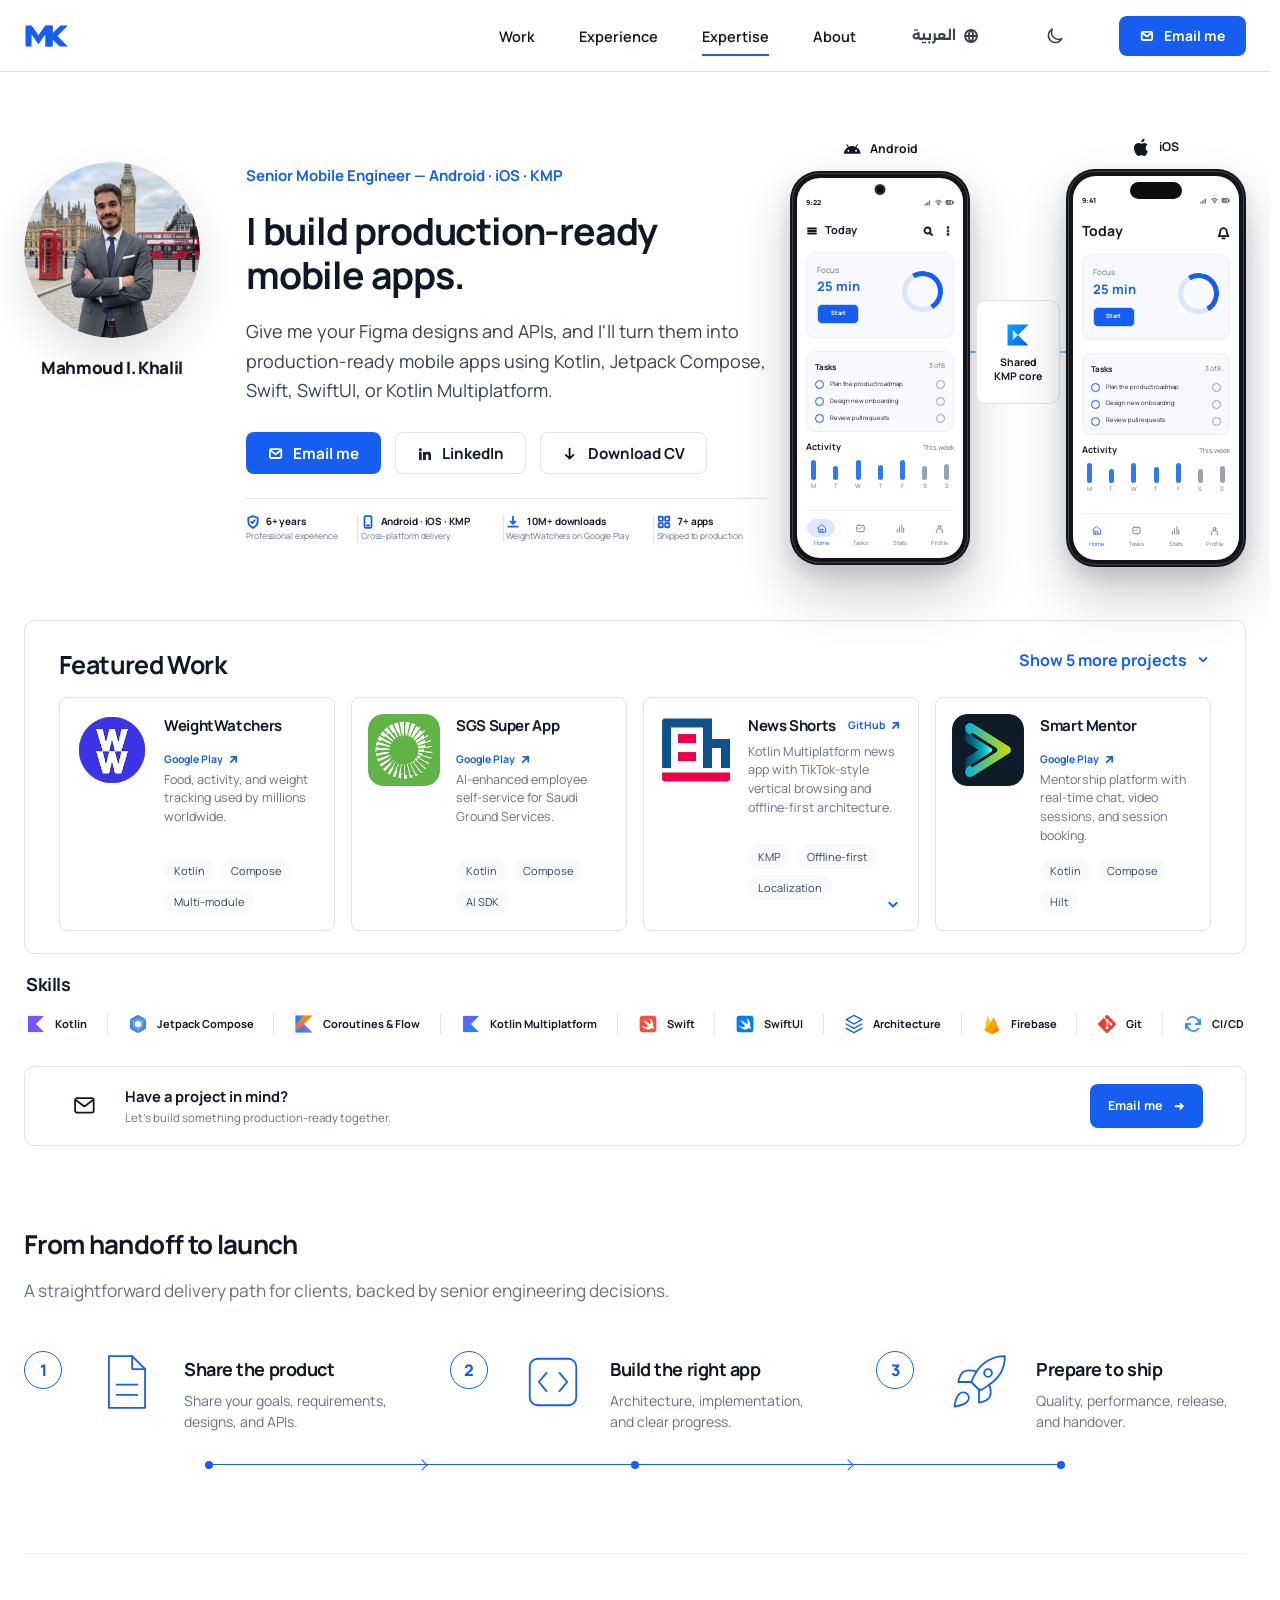
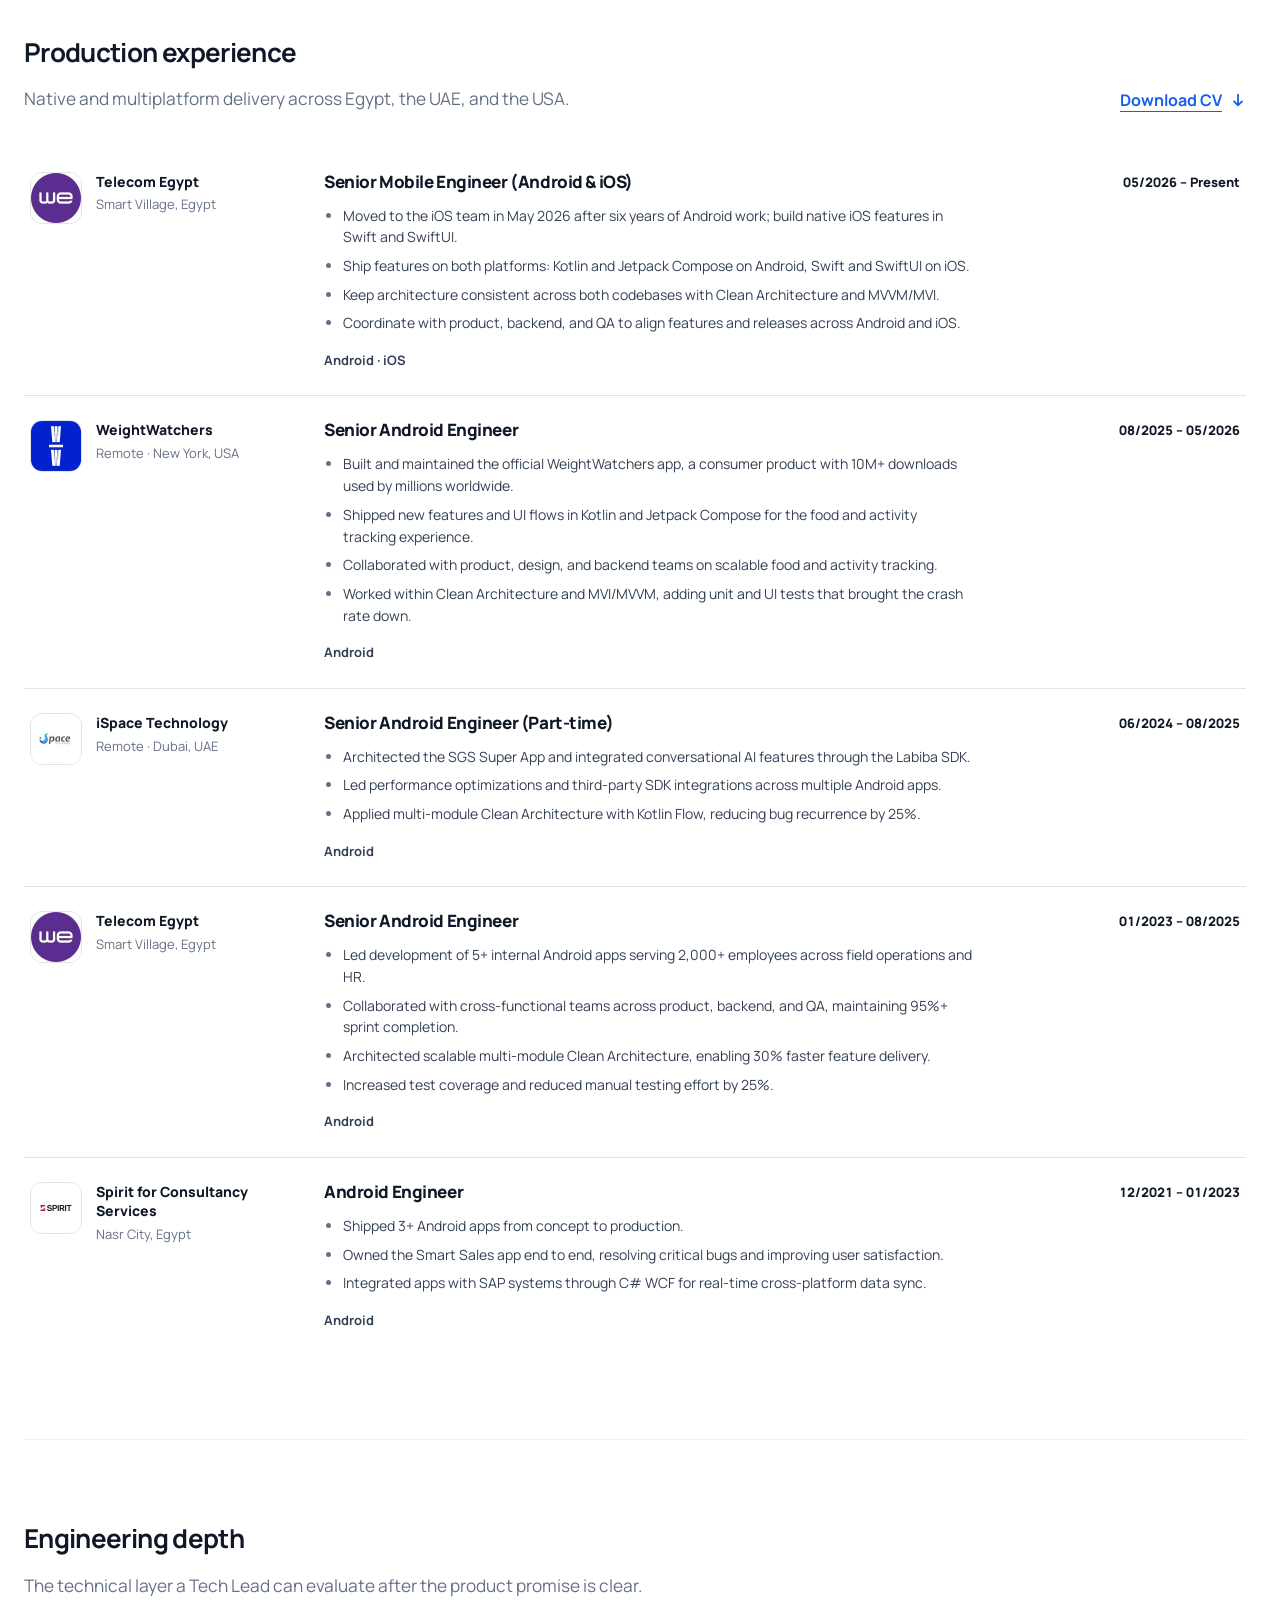
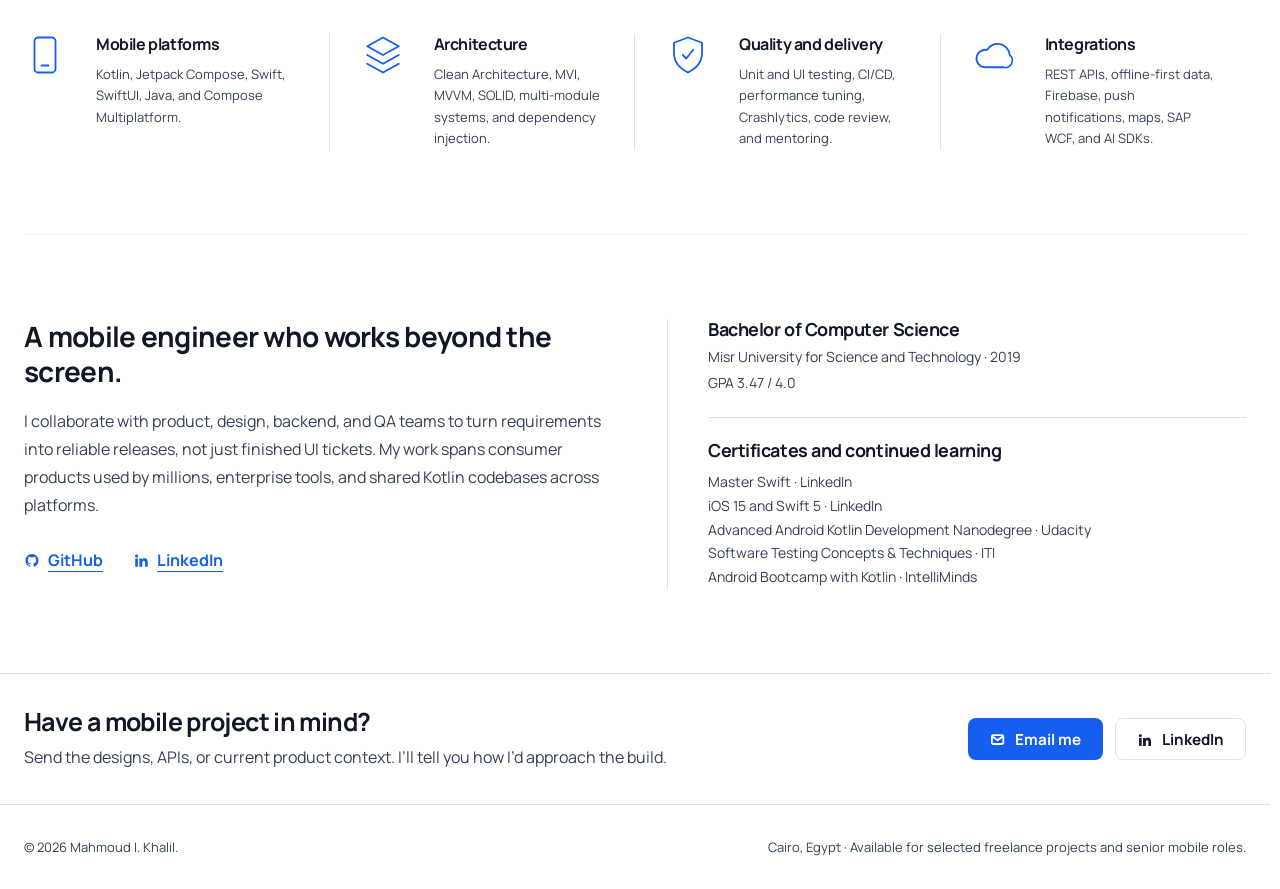
==== commit 1455d5b3: "fix: stabilize featured work card heights" ====
--- a/index.html
+++ b/index.html
@@ -1,5 +1,5 @@
 <!DOCTYPE html>
-<html lang="en">
+<html lang="en" dir="ltr">
 <head>
   <meta charset="utf-8">
   <meta name="viewport" content="width=device-width, initial-scale=1">
@@ -25,15 +25,19 @@
 
   <title>Mahmoud I. Khalil — Senior Mobile Engineer</title>
   <link rel="canonical" href="https://mahmoudibrahimabdulfattah.github.io/">
+  <link rel="alternate" hreflang="en" href="https://mahmoudibrahimabdulfattah.github.io/">
+  <link rel="alternate" hreflang="ar" href="https://mahmoudibrahimabdulfattah.github.io/ar/">
+  <link rel="alternate" hreflang="x-default" href="https://mahmoudibrahimabdulfattah.github.io/">
   <link rel="icon" type="image/svg+xml" href="img/favicon.svg">
   <link rel="icon" type="image/png" sizes="32x32" href="img/favicon-32.png">
   <link rel="icon" type="image/png" sizes="16x16" href="img/favicon-16.png">
   <link rel="apple-touch-icon" sizes="180x180" href="img/apple-touch-icon.png">
   <link rel="preconnect" href="https://fonts.googleapis.com">
   <link rel="preconnect" href="https://fonts.gstatic.com" crossorigin>
-  <link href="https://fonts.googleapis.com/css2?family=Manrope:wght@400;500;600;700;800&amp;display=swap" rel="stylesheet">
+  <link href="https://fonts.googleapis.com/css2?family=Alexandria:wght@400;500;600;700&amp;family=Manrope:wght@400;500;600;700;800&amp;display=swap" rel="stylesheet">
   <script>
     (() => {
+      document.documentElement.classList.add('js');
       try {
         const savedTheme = localStorage.getItem('mk-theme');
         const preferredTheme = window.matchMedia('(prefers-color-scheme: dark)').matches ? 'dark' : 'light';
@@ -45,12 +49,13 @@
       }
     })();
   </script>
-  <link href="css/resume.css?v=52.0" rel="stylesheet">
+  <link href="css/resume.css?v=61.0" rel="stylesheet">
 
   <script type="application/ld+json">
   {
     "@context": "https://schema.org",
     "@type": "Person",
+    "@id": "https://mahmoudibrahimabdulfattah.github.io/#person",
     "name": "Mahmoud Ibrahim Khalil",
     "jobTitle": "Senior Mobile Engineer",
     "url": "https://mahmoudibrahimabdulfattah.github.io",
@@ -97,6 +102,11 @@
         <a href="#experience">Experience</a>
         <a href="#expertise">Expertise</a>
         <a href="#about">About</a>
+        <a class="language-switch" href="ar/index.html" hreflang="ar" lang="ar" dir="rtl" aria-label="View this page in Arabic" data-language-switch data-language-target="ar/index.html">
+          <svg class="icon" viewBox="0 0 24 24" aria-hidden="true" fill="none" stroke="currentColor" stroke-width="1.8" stroke-linecap="round" stroke-linejoin="round"><circle cx="12" cy="12" r="9"/><path d="M3 12h18M12 3c2.25 2.45 3.4 5.45 3.4 9S14.25 18.55 12 21M12 3C9.75 5.45 8.6 8.45 8.6 12S9.75 18.55 12 21"/></svg>
+          <span class="language-label-full">العربية</span>
+          <span class="language-label-short" aria-hidden="true">ع</span>
+        </a>
         <button class="theme-toggle" type="button" aria-pressed="false" data-theme-toggle>
           <span class="sr-only" data-theme-label>Switch to dark mode</span>
           <svg class="theme-icon theme-icon-sun" viewBox="0 0 24 24" aria-hidden="true">
@@ -301,11 +311,11 @@
               <p>Kotlin Multiplatform news app with TikTok-style vertical browsing and offline-first architecture.</p>
               <ul class="tag-list" aria-label="News Shorts technologies"><li>KMP</li><li>Offline-first</li><li>Localization</li></ul>
             </div>
-            <button class="text-link news-toggle" type="button" aria-expanded="false" aria-controls="news-shorts-details" data-news-toggle>
+            <button class="text-link news-toggle" type="button" aria-expanded="false" aria-controls="news-shorts-details" data-news-toggle hidden>
               <span class="sr-only" data-news-toggle-label>View project details</span>
               <svg class="icon" viewBox="0 0 24 24" aria-hidden="true" fill="none" stroke="currentColor" stroke-width="1.8" stroke-linecap="round" stroke-linejoin="round"><path d="m7 9 5 5 5-5"/></svg>
             </button>
-            <div class="news-details" id="news-shorts-details" aria-hidden="true" inert>
+            <div class="news-details" id="news-shorts-details" aria-hidden="false">
               <div class="news-details-inner">
                 <dl class="news-details-list">
                   <div><dt>Platforms</dt><dd>Android, iOS, Desktop (JVM), Web (JS + WASM)</dd></div>
@@ -465,102 +475,117 @@
 
       <div class="experience-list">
         <article class="experience-item">
-          <div class="experience-meta"><time>05/2026 – Present</time><span>Smart Village, Egypt</span></div>
-          <div class="experience-role">
+          <div class="experience-employer">
             <div class="experience-logo">
               <img src="img/logo-telecom-egypt.png" alt="" aria-hidden="true" loading="lazy" decoding="async" width="52" height="52" onerror="this.hidden=true;this.nextElementSibling.hidden=false">
               <div class="project-monogram experience-monogram company-we" aria-hidden="true" hidden>WE</div>
             </div>
-            <div class="experience-content">
-              <h3>Senior Mobile Engineer (Android &amp; iOS)</h3>
+            <div class="experience-employer-copy">
               <p class="experience-company">Telecom Egypt</p>
-              <ul class="experience-accomplishments">
-                <li>Moved to the iOS team in May 2026 after six years of Android work; build native iOS features in Swift and SwiftUI.</li>
-                <li>Ship features on both platforms: Kotlin and Jetpack Compose on Android, Swift and SwiftUI on iOS.</li>
-                <li>Keep architecture consistent across both codebases with Clean Architecture and MVVM/MVI.</li>
-                <li>Coordinate with product, backend, and QA to align features and releases across Android and iOS.</li>
-              </ul>
-            </div>
+              <span class="experience-location">Smart Village, Egypt</span>
+            </div>
+          </div>
+          <div class="experience-content">
+            <h3>Senior Mobile Engineer (Android &amp; iOS)</h3>
+            <ul class="experience-accomplishments">
+              <li>Moved to the iOS team in May 2026 after six years of Android work; build native iOS features in Swift and SwiftUI.</li>
+              <li>Ship features on both platforms: Kotlin and Jetpack Compose on Android, Swift and SwiftUI on iOS.</li>
+              <li>Keep architecture consistent across both codebases with Clean Architecture and MVVM/MVI.</li>
+              <li>Coordinate with product, backend, and QA to align features and releases across Android and iOS.</li>
+            </ul>
           </div>
           <dl class="experience-platforms"><div><dt class="sr-only">Platforms</dt><dd>Android · iOS</dd></div></dl>
+          <div class="experience-side"><time>05/2026 – Present</time></div>
         </article>
         <article class="experience-item">
-          <div class="experience-meta"><time>08/2025 – 05/2026</time><span>Remote · New York, USA</span></div>
-          <div class="experience-role">
+          <div class="experience-employer">
             <div class="experience-logo">
               <img src="img/logo-weightwatchers.png" alt="" aria-hidden="true" loading="lazy" decoding="async" width="52" height="52" onerror="this.hidden=true;this.nextElementSibling.hidden=false">
               <div class="project-monogram experience-monogram project-ww" aria-hidden="true" hidden>WW</div>
             </div>
-            <div class="experience-content">
-              <h3>Senior Android Engineer</h3>
+            <div class="experience-employer-copy">
               <p class="experience-company">WeightWatchers</p>
-              <ul class="experience-accomplishments">
-                <li>Built and maintained the official WeightWatchers app, a consumer product with 10M+ downloads used by millions worldwide.</li>
-                <li>Shipped new features and UI flows in Kotlin and Jetpack Compose for the food and activity tracking experience.</li>
-                <li>Collaborated with product, design, and backend teams on scalable food and activity tracking.</li>
-                <li>Worked within Clean Architecture and MVI/MVVM, adding unit and UI tests that brought the crash rate down.</li>
-              </ul>
-            </div>
+              <span class="experience-location">Remote · New York, USA</span>
+            </div>
+          </div>
+          <div class="experience-content">
+            <h3>Senior Android Engineer</h3>
+            <ul class="experience-accomplishments">
+              <li>Built and maintained the official WeightWatchers app, a consumer product with 10M+ downloads used by millions worldwide.</li>
+              <li>Shipped new features and UI flows in Kotlin and Jetpack Compose for the food and activity tracking experience.</li>
+              <li>Collaborated with product, design, and backend teams on scalable food and activity tracking.</li>
+              <li>Worked within Clean Architecture and MVI/MVVM, adding unit and UI tests that brought the crash rate down.</li>
+            </ul>
           </div>
           <dl class="experience-platforms"><div><dt class="sr-only">Platforms</dt><dd>Android</dd></div></dl>
+          <div class="experience-side"><time>08/2025 – 05/2026</time></div>
         </article>
         <article class="experience-item">
-          <div class="experience-meta"><time>06/2024 – 08/2025</time><span>Remote · Dubai, UAE</span></div>
-          <div class="experience-role">
+          <div class="experience-employer">
             <div class="experience-logo">
               <img src="img/logo-ispace.png" alt="" aria-hidden="true" loading="lazy" decoding="async" width="52" height="52" onerror="this.hidden=true;this.nextElementSibling.hidden=false">
               <div class="project-monogram experience-monogram company-ispace" aria-hidden="true" hidden>iS</div>
             </div>
-            <div class="experience-content">
-              <h3>Senior Android Engineer (Part-time)</h3>
+            <div class="experience-employer-copy">
               <p class="experience-company">iSpace Technology</p>
-              <ul class="experience-accomplishments">
-                <li>Architected the SGS Super App and integrated conversational AI features through the Labiba SDK.</li>
-                <li>Led performance optimizations and third-party SDK integrations across multiple Android apps.</li>
-                <li>Applied multi-module Clean Architecture with Kotlin Flow, reducing bug recurrence by 25%.</li>
-              </ul>
-            </div>
+              <span class="experience-location">Remote · Dubai, UAE</span>
+            </div>
+          </div>
+          <div class="experience-content">
+            <h3>Senior Android Engineer (Part-time)</h3>
+            <ul class="experience-accomplishments">
+              <li>Architected the SGS Super App and integrated conversational AI features through the Labiba SDK.</li>
+              <li>Led performance optimizations and third-party SDK integrations across multiple Android apps.</li>
+              <li>Applied multi-module Clean Architecture with Kotlin Flow, reducing bug recurrence by 25%.</li>
+            </ul>
           </div>
           <dl class="experience-platforms"><div><dt class="sr-only">Platforms</dt><dd>Android</dd></div></dl>
+          <div class="experience-side"><time>06/2024 – 08/2025</time></div>
         </article>
         <article class="experience-item">
-          <div class="experience-meta"><time>01/2023 – 08/2025</time><span>Smart Village, Egypt</span></div>
-          <div class="experience-role">
+          <div class="experience-employer">
             <div class="experience-logo">
               <img src="img/logo-telecom-egypt.png" alt="" aria-hidden="true" loading="lazy" decoding="async" width="52" height="52" onerror="this.hidden=true;this.nextElementSibling.hidden=false">
               <div class="project-monogram experience-monogram company-we" aria-hidden="true" hidden>WE</div>
             </div>
-            <div class="experience-content">
-              <h3>Senior Android Engineer</h3>
+            <div class="experience-employer-copy">
               <p class="experience-company">Telecom Egypt</p>
-              <ul class="experience-accomplishments">
-                <li>Led development of 5+ internal Android apps serving 2,000+ employees across field operations and HR.</li>
-                <li>Collaborated with cross-functional teams across product, backend, and QA, maintaining 95%+ sprint completion.</li>
-                <li>Architected scalable multi-module Clean Architecture, enabling 30% faster feature delivery.</li>
-                <li>Increased test coverage and reduced manual testing effort by 25%.</li>
-              </ul>
-            </div>
+              <span class="experience-location">Smart Village, Egypt</span>
+            </div>
+          </div>
+          <div class="experience-content">
+            <h3>Senior Android Engineer</h3>
+            <ul class="experience-accomplishments">
+              <li>Led development of 5+ internal Android apps serving 2,000+ employees across field operations and HR.</li>
+              <li>Collaborated with cross-functional teams across product, backend, and QA, maintaining 95%+ sprint completion.</li>
+              <li>Architected scalable multi-module Clean Architecture, enabling 30% faster feature delivery.</li>
+              <li>Increased test coverage and reduced manual testing effort by 25%.</li>
+            </ul>
           </div>
           <dl class="experience-platforms"><div><dt class="sr-only">Platforms</dt><dd>Android</dd></div></dl>
+          <div class="experience-side"><time>01/2023 – 08/2025</time></div>
         </article>
         <article class="experience-item">
-          <div class="experience-meta"><time>12/2021 – 01/2023</time><span>Nasr City, Egypt</span></div>
-          <div class="experience-role">
+          <div class="experience-employer">
             <div class="experience-logo">
               <img src="img/logo-spirit.png" alt="" aria-hidden="true" loading="lazy" decoding="async" width="52" height="52" onerror="this.hidden=true;this.nextElementSibling.hidden=false">
               <div class="project-monogram experience-monogram company-spirit" aria-hidden="true" hidden>SP</div>
             </div>
-            <div class="experience-content">
-              <h3>Android Engineer</h3>
+            <div class="experience-employer-copy">
               <p class="experience-company">Spirit for Consultancy Services</p>
-              <ul class="experience-accomplishments">
-                <li>Shipped 3+ Android apps from concept to production.</li>
-                <li>Owned the Smart Sales app end to end, resolving critical bugs and improving user satisfaction.</li>
-                <li>Integrated apps with SAP systems through C# WCF for real-time cross-platform data sync.</li>
-              </ul>
-            </div>
+              <span class="experience-location">Nasr City, Egypt</span>
+            </div>
+          </div>
+          <div class="experience-content">
+            <h3>Android Engineer</h3>
+            <ul class="experience-accomplishments">
+              <li>Shipped 3+ Android apps from concept to production.</li>
+              <li>Owned the Smart Sales app end to end, resolving critical bugs and improving user satisfaction.</li>
+              <li>Integrated apps with SAP systems through C# WCF for real-time cross-platform data sync.</li>
+            </ul>
           </div>
           <dl class="experience-platforms"><div><dt class="sr-only">Platforms</dt><dd>Android</dd></div></dl>
+          <div class="experience-side"><time>12/2021 – 01/2023</time></div>
         </article>
       </div>
     </section>
@@ -618,7 +643,7 @@
           <li>Master Swift · LinkedIn</li>
           <li>iOS 15 and Swift 5 · LinkedIn</li>
           <li>Advanced Android Kotlin Development Nanodegree · Udacity</li>
-          <li>Software Testing Concepts & Techniques · ITI</li>
+          <li>Software Testing Concepts &amp; Techniques · ITI</li>
           <li>Android Bootcamp with Kotlin · IntelliMinds</li>
         </ul>
       </div>
@@ -643,6 +668,6 @@
     <p>Cairo, Egypt · Available for selected freelance projects and senior mobile roles.</p>
   </footer>
 
-  <script src="js/resume.js?v=51.0"></script>
+  <script src="js/resume.js?v=56.0"></script>
 </body>
 </html>
--- a/css/resume.css
+++ b/css/resume.css
@@ -83,6 +83,7 @@
 html {
   scroll-behavior: smooth;
   scroll-padding-top: 88px;
+  scrollbar-gutter: stable;
 }
 
 body {
@@ -302,6 +303,7 @@
   position: relative;
   width: 40px;
   height: 40px;
+  min-height: 40px;
   padding: 0;
   display: grid;
   place-items: center;
@@ -317,6 +319,42 @@
   color: var(--blue);
   background: var(--surface-soft);
   border-color: var(--line);
+}
+
+.language-switch {
+  height: 40px;
+  min-height: 40px;
+  box-sizing: border-box;
+  padding-inline: 11px;
+  display: inline-flex;
+  align-items: center;
+  justify-content: center;
+  gap: 7px;
+  color: var(--ink-soft);
+  border: 1px solid transparent;
+  border-radius: var(--radius-small);
+  font-size: .82rem;
+  font-weight: 700;
+  line-height: 1;
+  text-decoration: none;
+  transition: color .2s var(--ease), background-color .2s var(--ease), border-color .2s var(--ease);
+}
+
+.language-switch:hover {
+  color: var(--blue);
+  background: var(--surface-soft);
+  border-color: var(--line);
+}
+
+.language-switch .icon {
+  width: 16px;
+  height: 16px;
+}
+
+.language-label-short { display: none; }
+
+html[lang="en"] .language-switch[lang="ar"] {
+  font-family: "Alexandria", sans-serif;
 }
 
 .theme-icon {
@@ -346,7 +384,7 @@
   transform: rotate(0) scale(1);
 }
 
-.primary-nav > a:not(.button) {
+.primary-nav > a:not(.button):not(.language-switch) {
   position: relative;
   color: var(--ink);
   text-decoration: none;
@@ -354,7 +392,7 @@
   font-weight: 600;
 }
 
-.primary-nav > a:not(.button)::after {
+.primary-nav > a:not(.button):not(.language-switch)::after {
   position: absolute;
   right: 0;
   bottom: -8px;
@@ -367,8 +405,8 @@
   transition: transform .22s var(--ease);
 }
 
-.primary-nav > a:hover::after,
-.primary-nav > a[aria-current="true"]::after {
+.primary-nav > a:not(.button):not(.language-switch):hover::after,
+.primary-nav > a:not(.button):not(.language-switch)[aria-current="true"]::after {
   transform: scaleX(1);
 }
 
@@ -509,6 +547,15 @@
   color: var(--blue);
   font-size: 15px;
   font-weight: 700;
+}
+
+.role-tech {
+  unicode-bidi: isolate;
+  white-space: nowrap;
+}
+
+.term-nowrap {
+  white-space: nowrap;
 }
 
 .hero h1 {
@@ -1099,7 +1146,7 @@
 /* Cards share a row height so their tag rows line up. An open disclosure would
    drag that shared height up with it and leave the other three cards holding a
    void, so while it is open every card falls back to its own content height. */
-.featured-work:has(#news-shorts-details[aria-hidden="false"]) {
+.featured-work:has(#news-shorts-details[data-disclosure-ready][aria-hidden="false"]) {
   align-items: start;
 }
 
@@ -1324,6 +1371,17 @@
   transition: none;
 }
 
+/* The HTML fallback keeps disclosures open when JavaScript is unavailable.
+   In a JavaScript-capable page, collapse them before the external script
+   arrives so the first grid paint cannot inherit the full details height. */
+.js .work-more:not([data-disclosure-ready]),
+.js .news-details:not([data-disclosure-ready]) {
+  grid-template-rows: 0fr;
+  opacity: 0;
+  visibility: hidden;
+  transition: none;
+}
+
 .news-toggle {
   position: absolute;
   inset: 0;
@@ -1358,7 +1416,32 @@
 }
 
 .news-toggle[aria-expanded="true"] .icon {
+  right: 12px;
+  bottom: 12px;
   transform: rotate(180deg);
+}
+
+/* Once the details rise above the card overlay, turn the disclosure into a
+   dedicated close control instead of leaving its full-card hit area behind the
+   expanded panel. */
+.news-toggle[aria-expanded="true"] {
+  z-index: 2;
+  inset: auto 8px 8px auto;
+  width: 44px;
+  height: 44px;
+  color: var(--blue);
+  background: var(--surface-soft);
+  border: 1px solid var(--line-soft);
+  border-radius: var(--radius-small);
+}
+
+.news-toggle[aria-expanded="true"]:hover {
+  color: var(--blue-dark);
+  border-color: var(--line);
+}
+
+.work-item-news:has(.news-toggle[aria-expanded="true"]) .news-details-inner {
+  padding-bottom: 52px;
 }
 
 .news-details {
@@ -1382,6 +1465,10 @@
   opacity: 0;
   visibility: hidden;
   transition: grid-template-rows .45s var(--ease), opacity .2s ease-out, visibility 0s .45s;
+}
+
+.news-details.is-initializing {
+  transition: none;
 }
 
 .news-details-list {
@@ -1685,7 +1772,7 @@
 
 .process-list li:not(:last-child)::after {
   position: absolute;
-  right: var(--process-arrow-offset);
+  inset-inline-end: var(--process-arrow-offset);
   bottom: 0;
   width: 8px;
   height: 8px;
@@ -1732,9 +1819,13 @@
 .experience-item {
   padding: 24px 6px;
   display: grid;
-  grid-template-columns: 280px minmax(0, 1fr) 220px;
+  grid-template-columns: minmax(210px, 260px) minmax(0, 1fr) max-content;
+  grid-template-areas:
+    "employer content side"
+    ". platforms .";
   align-items: start;
-  gap: 34px;
+  column-gap: 34px;
+  row-gap: 16px;
   border-bottom: 1px solid var(--line);
 }
 
@@ -1745,33 +1836,28 @@
   border-bottom: 0;
 }
 
-.experience-meta {
-  display: flex;
-  flex-direction: column;
-  gap: 7px;
-  color: var(--muted);
-  font-size: 13px;
-  font-variant-numeric: tabular-nums;
-}
-
-.experience-meta time {
-  color: var(--ink);
-  font-weight: 800;
-}
-
 .experience-item h3 {
   margin-bottom: 4px;
   font-size: 17px;
   font-weight: 800;
 }
 
-.experience-role {
+.experience-employer {
+  grid-area: employer;
   min-width: 0;
   display: grid;
-  grid-template-columns: 156px minmax(0, 1fr);
+  grid-template-columns: 52px minmax(0, 1fr);
   align-items: start;
-  gap: 16px;
-}
+  gap: 14px;
+}
+
+.experience-employer-copy,
+.experience-content,
+.experience-side {
+  min-width: 0;
+}
+
+.experience-content { grid-area: content; }
 
 .experience-logo {
   width: 52px;
@@ -1808,10 +1894,18 @@
 .company-spirit { background: #155eef; }
 
 .experience-company {
-  margin: 0;
+  margin: 1px 0 4px;
+  color: var(--ink);
+  font-size: 14px;
+  font-weight: 800;
+  line-height: 1.35;
+}
+
+.experience-location {
+  display: block;
   color: var(--muted);
   font-size: 13px;
-  font-weight: 700;
+  line-height: 1.45;
 }
 
 .experience-accomplishments {
@@ -1832,6 +1926,7 @@
 }
 
 .experience-platforms {
+  grid-area: platforms;
   margin: 0;
   display: flex;
   gap: 18px;
@@ -1842,6 +1937,23 @@
 
 .experience-platforms dd {
   margin: 0;
+}
+
+.experience-side {
+  grid-area: side;
+  display: flex;
+  flex-direction: column;
+  align-items: flex-start;
+  gap: 12px;
+  color: var(--muted);
+  font-size: 13px;
+  font-variant-numeric: tabular-nums;
+}
+
+.experience-side time {
+  color: var(--ink);
+  font-weight: 800;
+  white-space: nowrap;
 }
 
 .expertise-columns {
@@ -2067,7 +2179,11 @@
     grid-template-columns: repeat(2, 1fr);
   }
 
-  .experience-item { grid-template-columns: 220px minmax(0, 1fr) max-content; }
+  .experience-item {
+    grid-template-columns: minmax(190px, 220px) minmax(0, 1fr) max-content;
+    column-gap: 24px;
+    row-gap: 16px;
+  }
 
   .expertise-columns { grid-template-columns: repeat(2, 1fr); }
   .expertise-columns article { padding-block: 24px; }
@@ -2109,18 +2225,47 @@
 
   .brand { min-height: 44px; }
 
+  .header-inner { position: relative; }
+
   .theme-toggle {
     width: 44px;
     height: 44px;
-  }
-
-  .menu-toggle { display: block; }
-
-  .header-tools { margin-left: var(--space-xs); }
+    min-height: 44px;
+  }
+
+  .language-switch {
+    width: 44px;
+    height: 44px;
+    min-height: 44px;
+    padding: 0;
+  }
+
+  .menu-toggle {
+    width: 44px;
+    height: 44px;
+    display: block;
+    border: 1px solid transparent;
+    border-radius: var(--radius-small);
+    cursor: pointer;
+    transition: color .2s var(--ease), background-color .2s var(--ease), border-color .2s var(--ease);
+  }
+
+  .menu-toggle:hover {
+    color: var(--blue);
+    background: var(--surface-soft);
+    border-color: var(--line);
+  }
+
+  .header-tools {
+    position: absolute;
+    z-index: 103;
+    inset-inline-end: 0;
+    margin: 0;
+  }
 
   .primary-nav {
     position: static;
-    margin-left: auto;
+    margin: 0;
     padding: 0;
     gap: 0;
     background: transparent;
@@ -2131,7 +2276,19 @@
     transition: none;
   }
 
-  .primary-nav > :not(.theme-toggle) {
+  .primary-nav > .language-switch,
+  .primary-nav > .theme-toggle {
+    position: fixed;
+    z-index: 102;
+    top: 14px;
+  }
+
+  html[dir="ltr"] .primary-nav > .language-switch { right: 120px; }
+  html[dir="ltr"] .primary-nav > .theme-toggle { right: 68px; }
+  html[dir="rtl"] .primary-nav > .language-switch { right: auto; left: 120px; }
+  html[dir="rtl"] .primary-nav > .theme-toggle { right: auto; left: 68px; }
+
+  .primary-nav > :not(.theme-toggle):not(.language-switch) {
     display: none;
   }
 
@@ -2151,21 +2308,21 @@
     border-top: 1px solid var(--line);
     visibility: hidden;
     opacity: 0;
-    transform: translateY(-12px);
-    transition: opacity .2s var(--ease), transform .2s var(--ease), visibility .2s;
+    transform: none;
+    transition: opacity .2s var(--ease), visibility .2s;
   }
 
   .primary-nav[data-open="true"] {
     visibility: visible;
     opacity: 1;
-    transform: translateY(0);
-  }
-
-  .primary-nav[data-open="true"] > a {
+    transform: none;
+  }
+
+  .primary-nav[data-open="true"] > a:not(.language-switch) {
     display: flex;
   }
 
-  .primary-nav > a:not(.button) {
+  .primary-nav > a:not(.button):not(.language-switch) {
     padding: 14px var(--space-sm);
     font-size: 1.15rem;
   }
@@ -2264,12 +2421,21 @@
   .process-list li:last-child { border-bottom: 0; }
 
   .experience-item {
-    grid-template-columns: 180px minmax(0, 1fr);
-    column-gap: 28px;
+    grid-template-columns: minmax(0, 1fr) max-content;
+    grid-template-areas:
+      "employer side"
+      "content content"
+      "platforms platforms";
+    column-gap: 24px;
+    row-gap: 16px;
     padding-block: 22px;
   }
 
-  .experience-platforms { grid-column: 2; }
+  .experience-side {
+    justify-self: end;
+    align-items: flex-end;
+    text-align: end;
+  }
 
   .about { grid-template-columns: 1fr; gap: 40px; }
 
@@ -2383,7 +2549,17 @@
 
   .hero-actions { grid-area: actions; }
 
-  .hero-actions .button { min-height: 44px; }
+  .hero-actions .button {
+    width: 100%;
+    min-width: 0;
+    min-height: 48px;
+    padding-inline: 12px;
+    gap: 8px;
+    font-size: clamp(.82rem, 3.8vw, .95rem);
+    white-space: nowrap;
+  }
+
+  .hero-actions .button-primary { grid-column: 1 / -1; }
 
   .proof-row {
     grid-template-columns: repeat(2, minmax(0, 1fr));
@@ -2405,6 +2581,11 @@
     width: 18px;
     height: 18px;
     flex-basis: 18px;
+  }
+
+  .proof-row small {
+    font-size: 11px;
+    line-height: 1.35;
   }
 
   .device-stage {
@@ -2571,17 +2752,73 @@
   .additional-work ul { gap: 9px 18px; }
 
   .experience-item {
-    grid-template-columns: 1fr;
+    column-gap: 12px;
+    row-gap: 14px;
+    padding: 26px 0;
+  }
+
+  .experience-employer {
+    grid-template-columns: 44px minmax(0, 1fr);
     gap: 12px;
   }
 
-  .experience-meta {
-    flex-flow: row wrap;
-    justify-content: space-between;
-    gap: 6px 14px;
-  }
-
-  .experience-platforms { grid-column: auto; }
+  .experience-logo {
+    width: 44px;
+    height: 44px;
+    border-radius: 11px;
+  }
+
+  .project-monogram.experience-monogram {
+    border-radius: 10px;
+    font-size: 15px;
+  }
+
+  .experience-side {
+    font-size: 12px;
+    line-height: 1.4;
+  }
+
+  .experience-location {
+    font-size: 12px;
+    line-height: 1.45;
+  }
+
+  .experience-company {
+    margin-top: 0;
+    font-size: 14px;
+    line-height: 1.35;
+  }
+
+  .experience-item h3 {
+    margin: 0 0 4px;
+    font-size: 18px;
+    line-height: 1.35;
+  }
+
+  .experience-accomplishments {
+    max-width: none;
+    margin-top: 12px;
+    padding-inline-start: 20px;
+    font-size: 15px;
+    line-height: 1.65;
+  }
+
+  .experience-accomplishments li + li { margin-top: 9px; }
+
+  .experience-platforms {
+    font-size: 12px;
+  }
+
+  .experience-platforms dd {
+    min-height: 30px;
+    padding: 5px 10px;
+    display: inline-flex;
+    align-items: center;
+    color: var(--ink-soft);
+    background: var(--surface-soft);
+    border: 1px solid var(--line-soft);
+    border-radius: 999px;
+  }
 
   .expertise-columns { grid-template-columns: 1fr; }
 
@@ -2619,6 +2856,265 @@
 
 }
 
+@media (max-width: 340px) {
+  .hero h1 { font-size: 26px; }
+
+  .app-nav-item {
+    min-width: 0;
+    flex: 1;
+  }
+
+  .app-nav-icon { width: 20px; }
+}
+
+/* Arabic is a distinct reading system, not a text swap. Keep its type open,
+   let the document direction mirror semantic layouts, and isolate technical
+   fragments where Latin remains the clearest professional notation. */
+html[lang="ar"] body {
+  font-family: "Alexandria", sans-serif;
+  letter-spacing: 0;
+  line-height: 1.7;
+}
+
+html[lang="ar"] h1,
+html[lang="ar"] h2,
+html[lang="ar"] h3,
+html[lang="ar"] .brand,
+html[lang="ar"] .button,
+html[lang="ar"] .language-switch {
+  letter-spacing: 0;
+}
+
+html[lang="ar"] .brand-name,
+html[lang="ar"] .identity-name,
+html[lang="ar"] [lang="en"] {
+  font-family: "Manrope", sans-serif;
+}
+
+html[lang="ar"] .hero h1 {
+  max-width: min(100%, 700px);
+  display: grid;
+  justify-items: start;
+  row-gap: clamp(12px, .3em, 16px);
+  font-size: clamp(38px, 3.2vw, 50px);
+  line-height: 1.45;
+}
+
+html[lang="ar"] .hero h1 span {
+  justify-self: start;
+}
+
+html[lang="ar"] .role-line {
+  display: grid;
+  justify-items: start;
+  gap: 4px;
+  text-align: start;
+}
+
+html[lang="ar"] .role-tech {
+  width: max-content;
+  justify-self: start;
+  text-align: right;
+}
+
+html[dir="rtl"] .skip-link {
+  right: var(--space-md);
+  left: auto;
+}
+
+html[dir="rtl"] .brand-name {
+  margin-left: 0;
+  margin-inline-start: 0;
+}
+
+html[dir="rtl"] .site-header[data-scrolled="true"] .brand-name {
+  margin-left: 0;
+  margin-inline-start: 18px;
+}
+
+html[dir="rtl"] .primary-nav {
+  margin-right: auto;
+  margin-left: 0;
+}
+
+html[dir="rtl"] .primary-nav > a:not(.button):not(.language-switch)::after {
+  transform-origin: right;
+}
+
+html[dir="rtl"] .news-toggle .icon {
+  right: auto;
+  left: 16px;
+}
+
+html[dir="rtl"] .news-toggle[aria-expanded="true"] {
+  inset: auto auto 8px 8px;
+}
+
+html[dir="rtl"] .news-toggle[aria-expanded="true"] .icon {
+  right: auto;
+  left: 12px;
+}
+
+html[dir="rtl"] .expertise-columns article {
+  border-right: 0;
+  border-inline-end: 1px solid var(--line);
+}
+
+html[dir="rtl"] .expertise-columns article:last-child {
+  border-inline-end: 0;
+}
+
+html[dir="rtl"] .skill-line span {
+  border-right: 0;
+  border-inline-end: 1px solid var(--line);
+}
+
+html[dir="rtl"] .skill-line span:last-child {
+  border-inline-end: 0;
+}
+
+html[dir="rtl"] .quiet-cta-action .icon {
+  transform: scaleX(-1);
+}
+
+html[dir="rtl"] .work-destination .icon {
+  transform: scaleX(-1);
+}
+
+html[dir="rtl"] .credentials ul[dir="ltr"] {
+  text-align: right;
+}
+
+html[dir="rtl"] .process-list li:not(:last-child)::after {
+  border-width: 1px 0 0 1px;
+  transform: translateX(-50%) rotate(-45deg);
+}
+
+html[dir="rtl"] .phone-screen,
+html[dir="rtl"] .app-status {
+  direction: ltr;
+}
+
+html[dir="rtl"] .app-nav,
+html[dir="rtl"] .activity-bars {
+  direction: rtl;
+}
+
+html[dir="rtl"] .app-title,
+html[dir="rtl"] .task-list,
+html[dir="rtl"] .activity-panel {
+  direction: rtl;
+}
+
+html[dir="rtl"] .focus-panel {
+  padding-inline: 64px 10px;
+  align-items: flex-end;
+  direction: rtl;
+}
+
+html[dir="rtl"] .progress-ring {
+  right: 12px;
+  left: auto;
+}
+
+@media (min-width: 901px) and (max-width: 1180px) {
+  .primary-nav { gap: 24px; }
+  .language-switch { padding-inline: 9px; }
+}
+
+@media (max-width: 1180px) and (min-width: 641px) {
+  html[dir="rtl"] .expertise-columns article:nth-child(even) {
+    border-inline-end: 0;
+  }
+
+  html[dir="rtl"] .expertise-columns article:nth-child(odd) {
+    padding-right: 0;
+  }
+}
+
+@media (max-width: 900px) {
+  html[dir="rtl"] .focus-panel { padding-inline: 52px 8px; }
+  html[dir="rtl"] .progress-ring { right: 8px; }
+}
+
+@media (max-width: 640px) {
+  .language-switch {
+    width: 44px;
+    gap: 0;
+  }
+
+  .language-switch .icon {
+    display: none;
+  }
+
+  .language-label-full { display: none; }
+  .language-label-short { display: inline; }
+
+  .hero {
+    padding-block: 24px 26px;
+  }
+
+  .hero-intro {
+    grid-template-columns: 56px minmax(0, 1fr);
+    column-gap: 11px;
+  }
+
+  .portrait-frame {
+    width: 56px;
+    height: 56px;
+  }
+
+  .identity-name { font-size: 14px; }
+
+  .role-line {
+    font-size: 12px;
+    line-height: 1.4;
+  }
+
+  html[lang="ar"] .hero h1 {
+    font-size: clamp(27px, 7.5vw, 32px);
+    row-gap: clamp(8px, .28em, 10px);
+    line-height: 1.48;
+  }
+
+  .hero-lede {
+    font-size: 15.5px;
+    line-height: 1.55;
+  }
+
+  html[lang="ar"] .hero-lede > span { display: block; }
+
+  html[lang="ar"] .hero-lede-stack { margin-top: 4px; }
+
+  .proof-row small {
+    overflow-wrap: anywhere;
+    white-space: normal;
+  }
+
+  .hero-actions .button {
+    min-height: 46px;
+  }
+
+  html[dir="rtl"] .identity-name { text-align: start; }
+  html[dir="rtl"] .hero h1 span:first-child { white-space: normal; }
+
+  html[dir="rtl"] .focus-panel { padding-inline: 40px 6px; }
+  html[dir="rtl"] .progress-ring { right: 6px; }
+
+  html[dir="rtl"] .expertise-columns article,
+  html[dir="rtl"] .expertise-columns article + article {
+    border-inline-end: 0;
+  }
+}
+
+@media (max-width: 340px) {
+  html[lang="ar"] .hero h1 { font-size: 25.5px; }
+
+  .experience-side {
+    font-size: 10.5px;
+  }
+}
+
 @media (prefers-reduced-motion: reduce) {
   html { scroll-behavior: auto; }
 
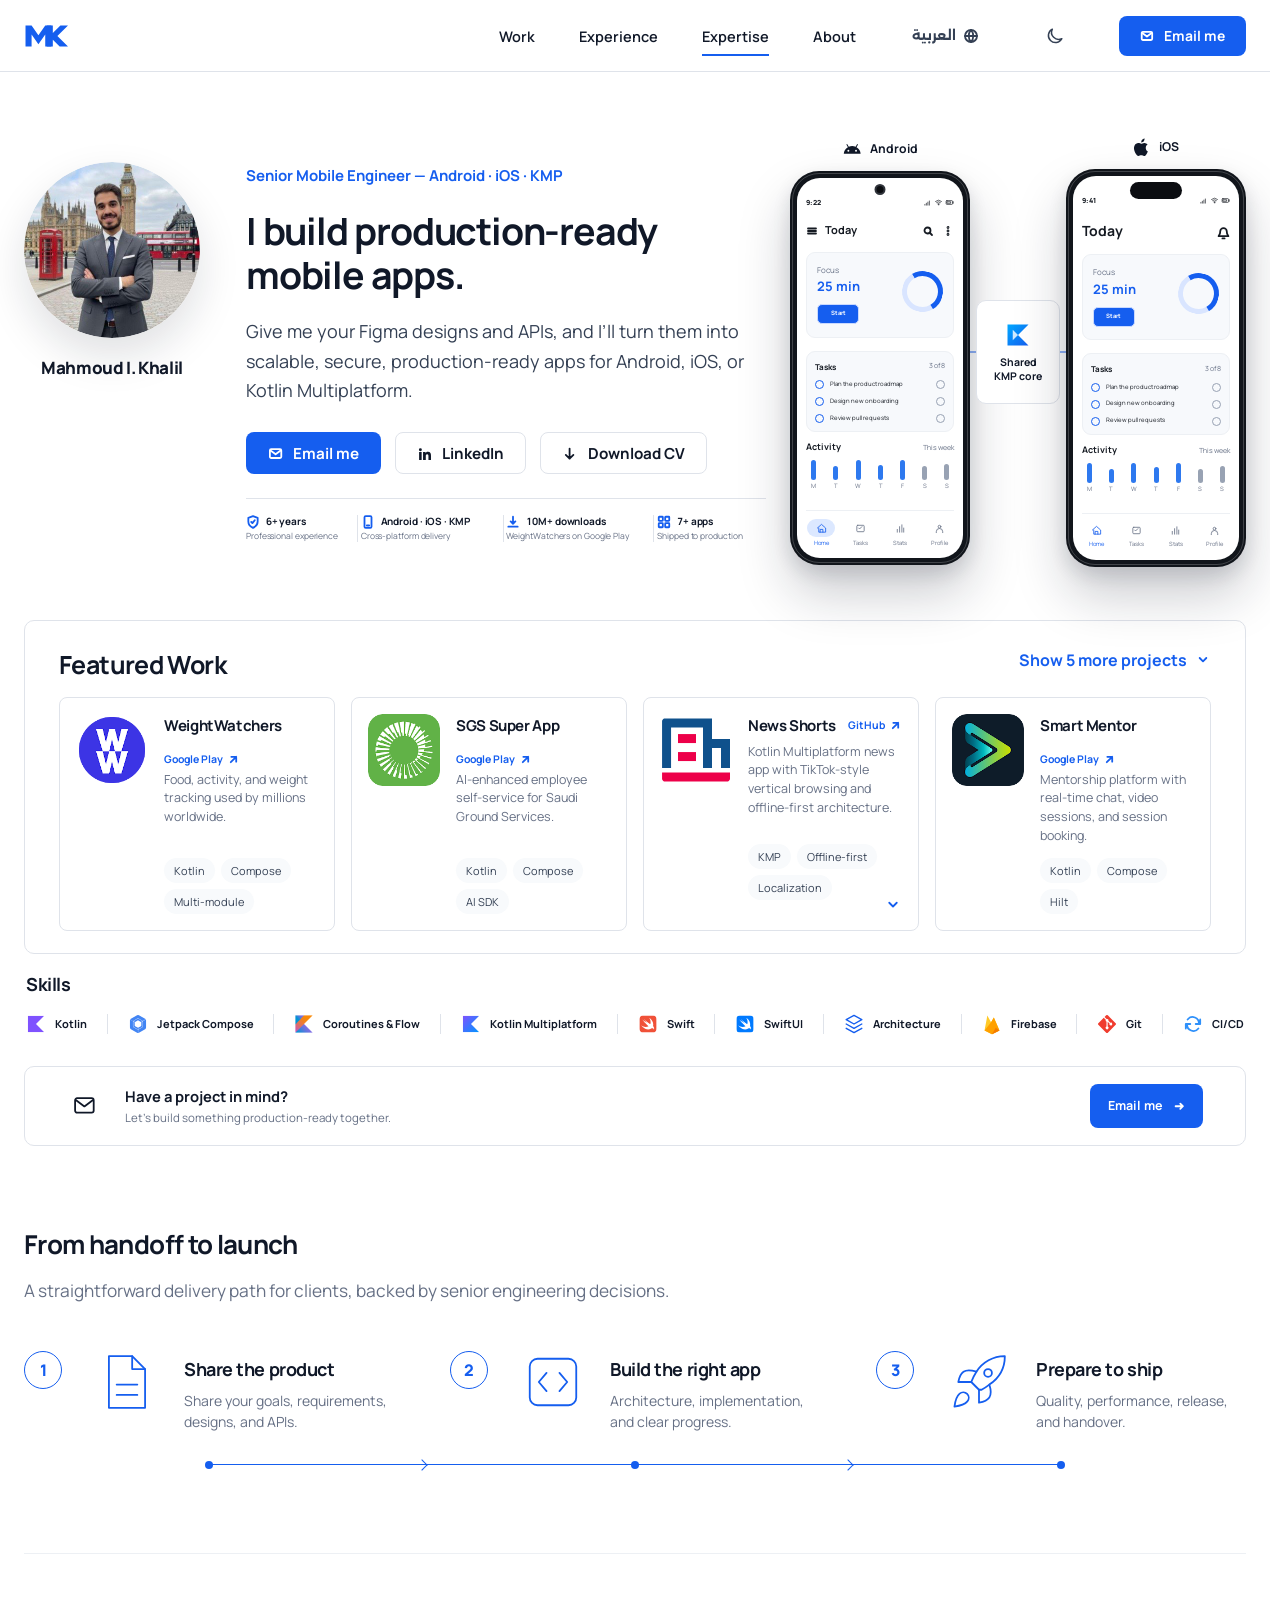
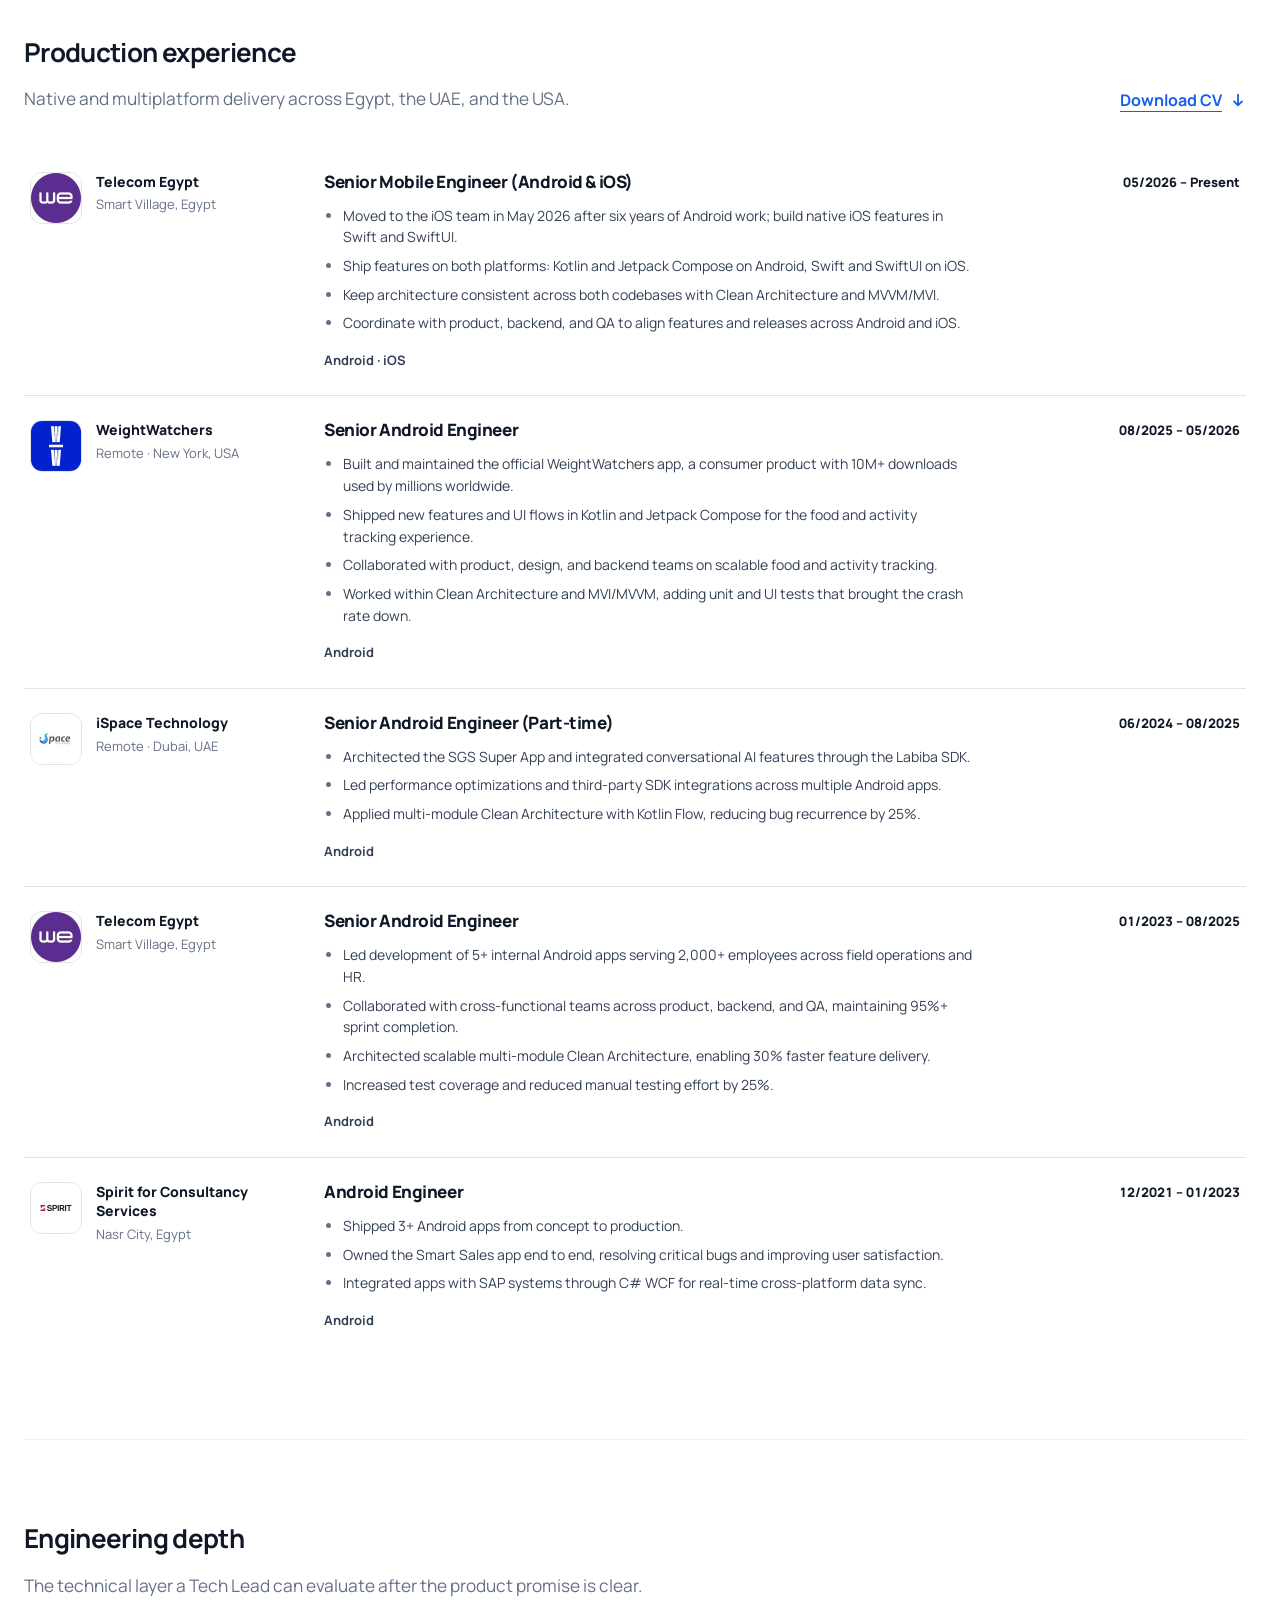
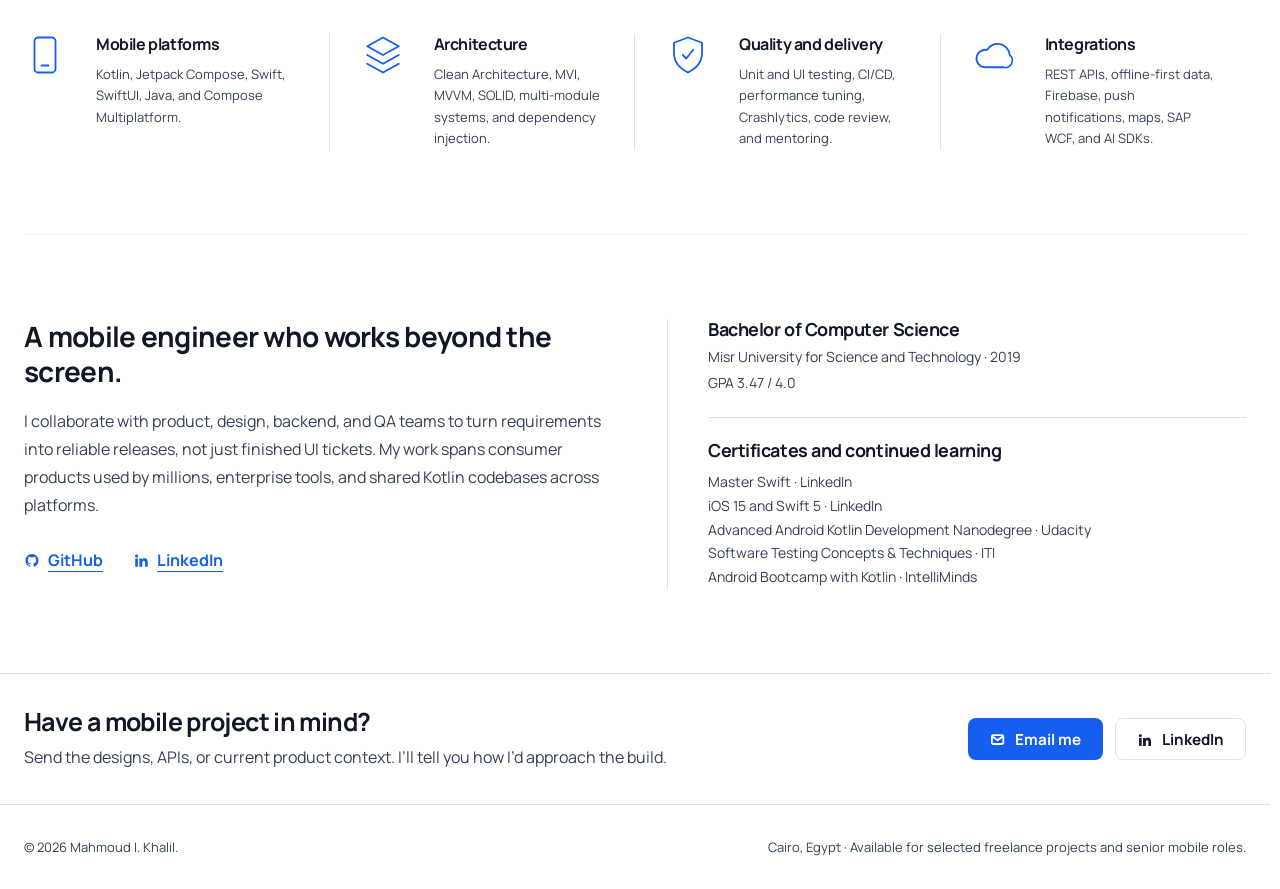
==== commit 8bde8d84: "feat: refine bilingual portfolio copy and controls" ====
--- a/index.html
+++ b/index.html
@@ -49,7 +49,7 @@
       }
     })();
   </script>
-  <link href="css/resume.css?v=61.0" rel="stylesheet">
+  <link href="css/resume.css?v=65.0" rel="stylesheet">
 
   <script type="application/ld+json">
   {
@@ -105,7 +105,6 @@
         <a class="language-switch" href="ar/index.html" hreflang="ar" lang="ar" dir="rtl" aria-label="View this page in Arabic" data-language-switch data-language-target="ar/index.html">
           <svg class="icon" viewBox="0 0 24 24" aria-hidden="true" fill="none" stroke="currentColor" stroke-width="1.8" stroke-linecap="round" stroke-linejoin="round"><circle cx="12" cy="12" r="9"/><path d="M3 12h18M12 3c2.25 2.45 3.4 5.45 3.4 9S14.25 18.55 12 21M12 3C9.75 5.45 8.6 8.45 8.6 12S9.75 18.55 12 21"/></svg>
           <span class="language-label-full">العربية</span>
-          <span class="language-label-short" aria-hidden="true">ع</span>
         </a>
         <button class="theme-toggle" type="button" aria-pressed="false" data-theme-toggle>
           <span class="sr-only" data-theme-label>Switch to dark mode</span>
@@ -138,7 +137,7 @@
           <div class="hero-message">
             <p class="role-line">Senior Mobile Engineer — Android · iOS · KMP</p>
             <h1 id="hero-title"><span>I build production-ready</span><span>mobile apps.</span></h1>
-            <p class="hero-lede">Give me your Figma designs and APIs, and I'll turn them into production-ready mobile apps using Kotlin, Jetpack Compose, Swift, SwiftUI, or Kotlin Multiplatform.</p>
+            <p class="hero-lede">Give me your Figma designs and APIs, and I’ll turn them into scalable, secure, production-ready apps for Android, iOS, or Kotlin Multiplatform.</p>
 
             <div class="hero-actions" aria-label="Contact Mahmoud">
               <a class="button button-primary" href="mailto:mahmoudibrahimabdulfattah@gmail.com">
--- a/css/resume.css
+++ b/css/resume.css
@@ -315,7 +315,9 @@
   transition: color .2s var(--ease), background-color .2s var(--ease), border-color .2s var(--ease);
 }
 
-.theme-toggle:hover {
+.theme-toggle:hover,
+.theme-toggle:focus-visible,
+.theme-toggle:active {
   color: var(--blue);
   background: var(--surface-soft);
   border-color: var(--line);
@@ -340,7 +342,9 @@
   transition: color .2s var(--ease), background-color .2s var(--ease), border-color .2s var(--ease);
 }
 
-.language-switch:hover {
+.language-switch:hover,
+.language-switch:focus-visible,
+.language-switch:active {
   color: var(--blue);
   background: var(--surface-soft);
   border-color: var(--line);
@@ -350,8 +354,6 @@
   width: 16px;
   height: 16px;
 }
-
-.language-label-short { display: none; }
 
 html[lang="en"] .language-switch[lang="ar"] {
   font-family: "Alexandria", sans-serif;
@@ -2225,7 +2227,10 @@
 
   .brand { min-height: 44px; }
 
-  .header-inner { position: relative; }
+  .header-inner {
+    --mobile-header-edge: max(16px, calc(50vw - 410px));
+    position: relative;
+  }
 
   .theme-toggle {
     width: 44px;
@@ -2234,10 +2239,13 @@
   }
 
   .language-switch {
-    width: 44px;
+    width: 92px;
     height: 44px;
     min-height: 44px;
-    padding: 0;
+    padding-inline: 10px;
+    gap: 6px;
+    font-size: .875rem;
+    white-space: nowrap;
   }
 
   .menu-toggle {
@@ -2281,12 +2289,22 @@
     position: fixed;
     z-index: 102;
     top: 14px;
-  }
-
-  html[dir="ltr"] .primary-nav > .language-switch { right: 120px; }
-  html[dir="ltr"] .primary-nav > .theme-toggle { right: 68px; }
-  html[dir="rtl"] .primary-nav > .language-switch { right: auto; left: 120px; }
-  html[dir="rtl"] .primary-nav > .theme-toggle { right: auto; left: 68px; }
+    inset-inline-start: auto;
+  }
+
+  .primary-nav > .theme-toggle {
+    inset-inline-end: calc(var(--mobile-header-edge) + 52px);
+  }
+
+  html[dir="ltr"] .primary-nav > .language-switch {
+    right: calc(var(--mobile-header-edge) + 104px);
+    left: auto;
+  }
+
+  html[dir="rtl"] .primary-nav > .language-switch {
+    right: auto;
+    left: calc(var(--mobile-header-edge) + 104px);
+  }
 
   .primary-nav > :not(.theme-toggle):not(.language-switch) {
     display: none;
@@ -2941,20 +2959,6 @@
   transform-origin: right;
 }
 
-html[dir="rtl"] .news-toggle .icon {
-  right: auto;
-  left: 16px;
-}
-
-html[dir="rtl"] .news-toggle[aria-expanded="true"] {
-  inset: auto auto 8px 8px;
-}
-
-html[dir="rtl"] .news-toggle[aria-expanded="true"] .icon {
-  right: auto;
-  left: 12px;
-}
-
 html[dir="rtl"] .expertise-columns article {
   border-right: 0;
   border-inline-end: 1px solid var(--line);
@@ -3038,18 +3042,6 @@
 }
 
 @media (max-width: 640px) {
-  .language-switch {
-    width: 44px;
-    gap: 0;
-  }
-
-  .language-switch .icon {
-    display: none;
-  }
-
-  .language-label-full { display: none; }
-  .language-label-short { display: inline; }
-
   .hero {
     padding-block: 24px 26px;
   }
@@ -3081,10 +3073,6 @@
     font-size: 15.5px;
     line-height: 1.55;
   }
-
-  html[lang="ar"] .hero-lede > span { display: block; }
-
-  html[lang="ar"] .hero-lede-stack { margin-top: 4px; }
 
   .proof-row small {
     overflow-wrap: anywhere;
